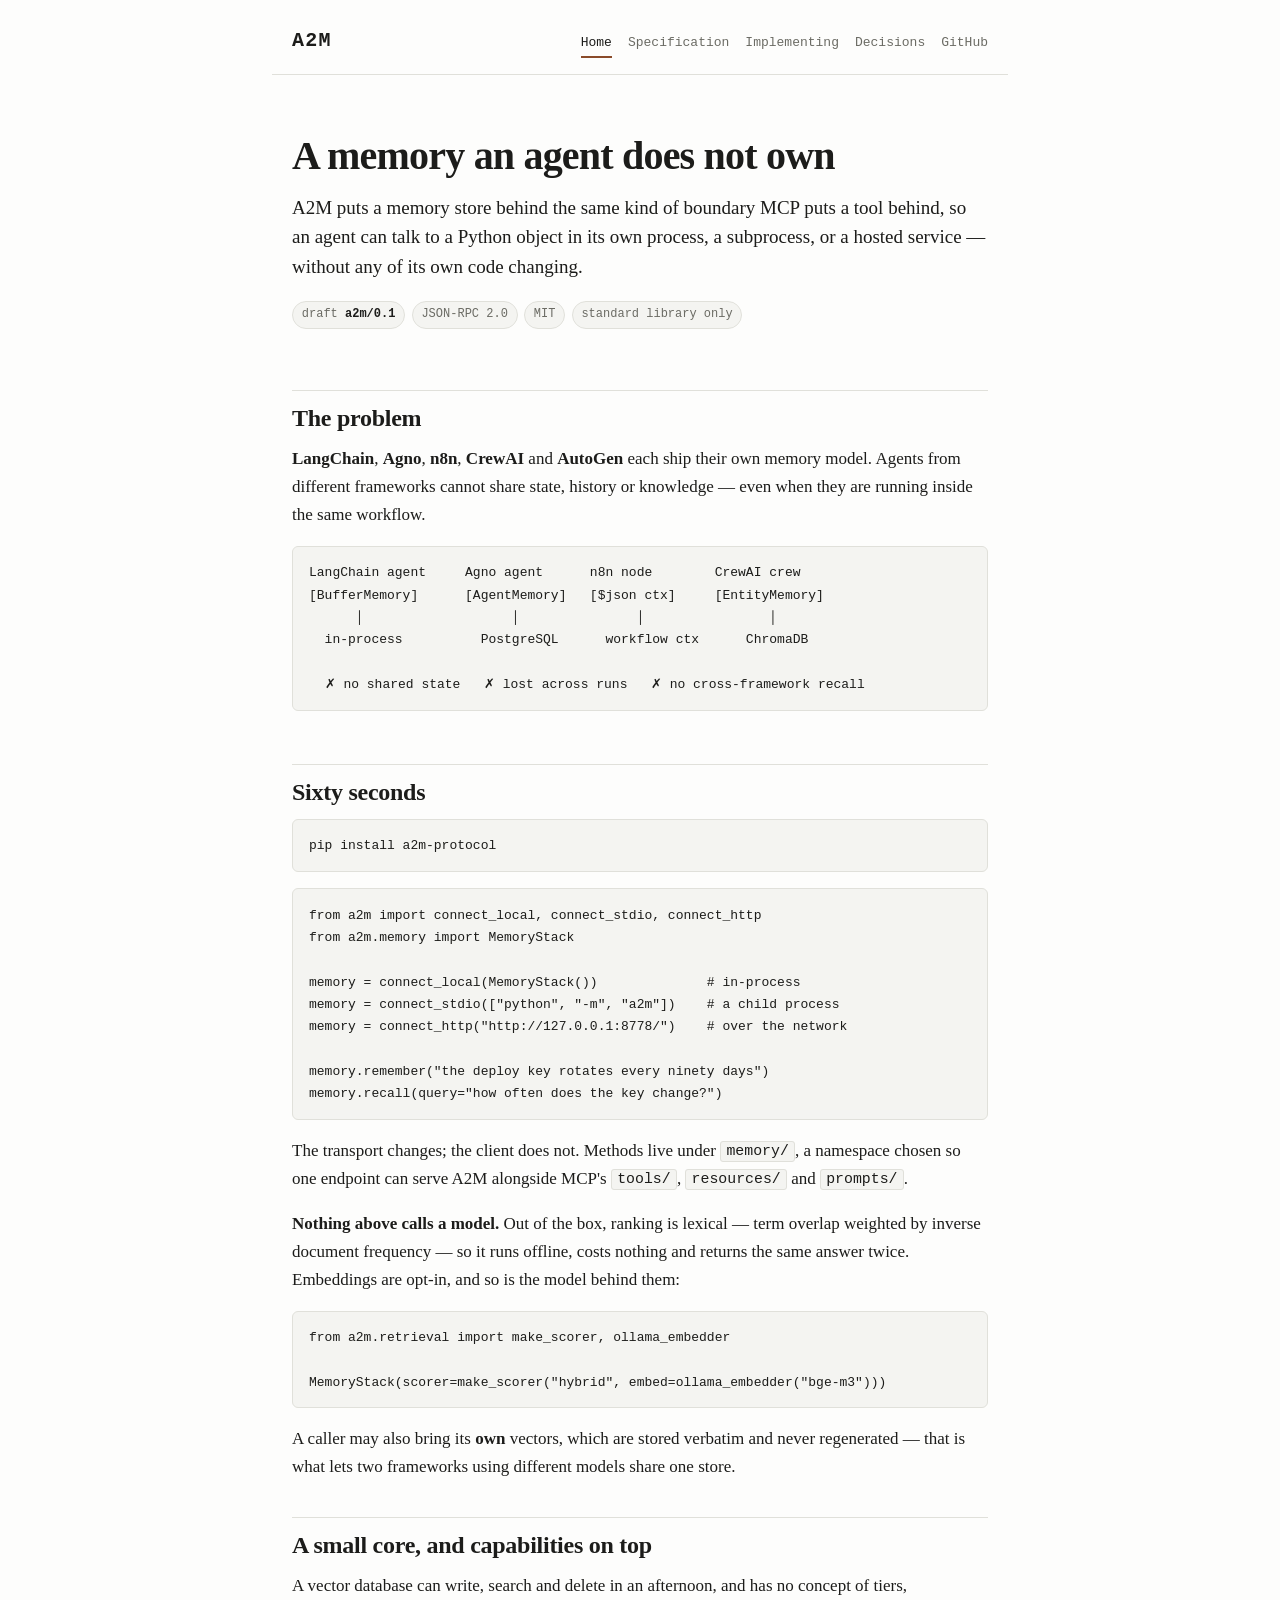
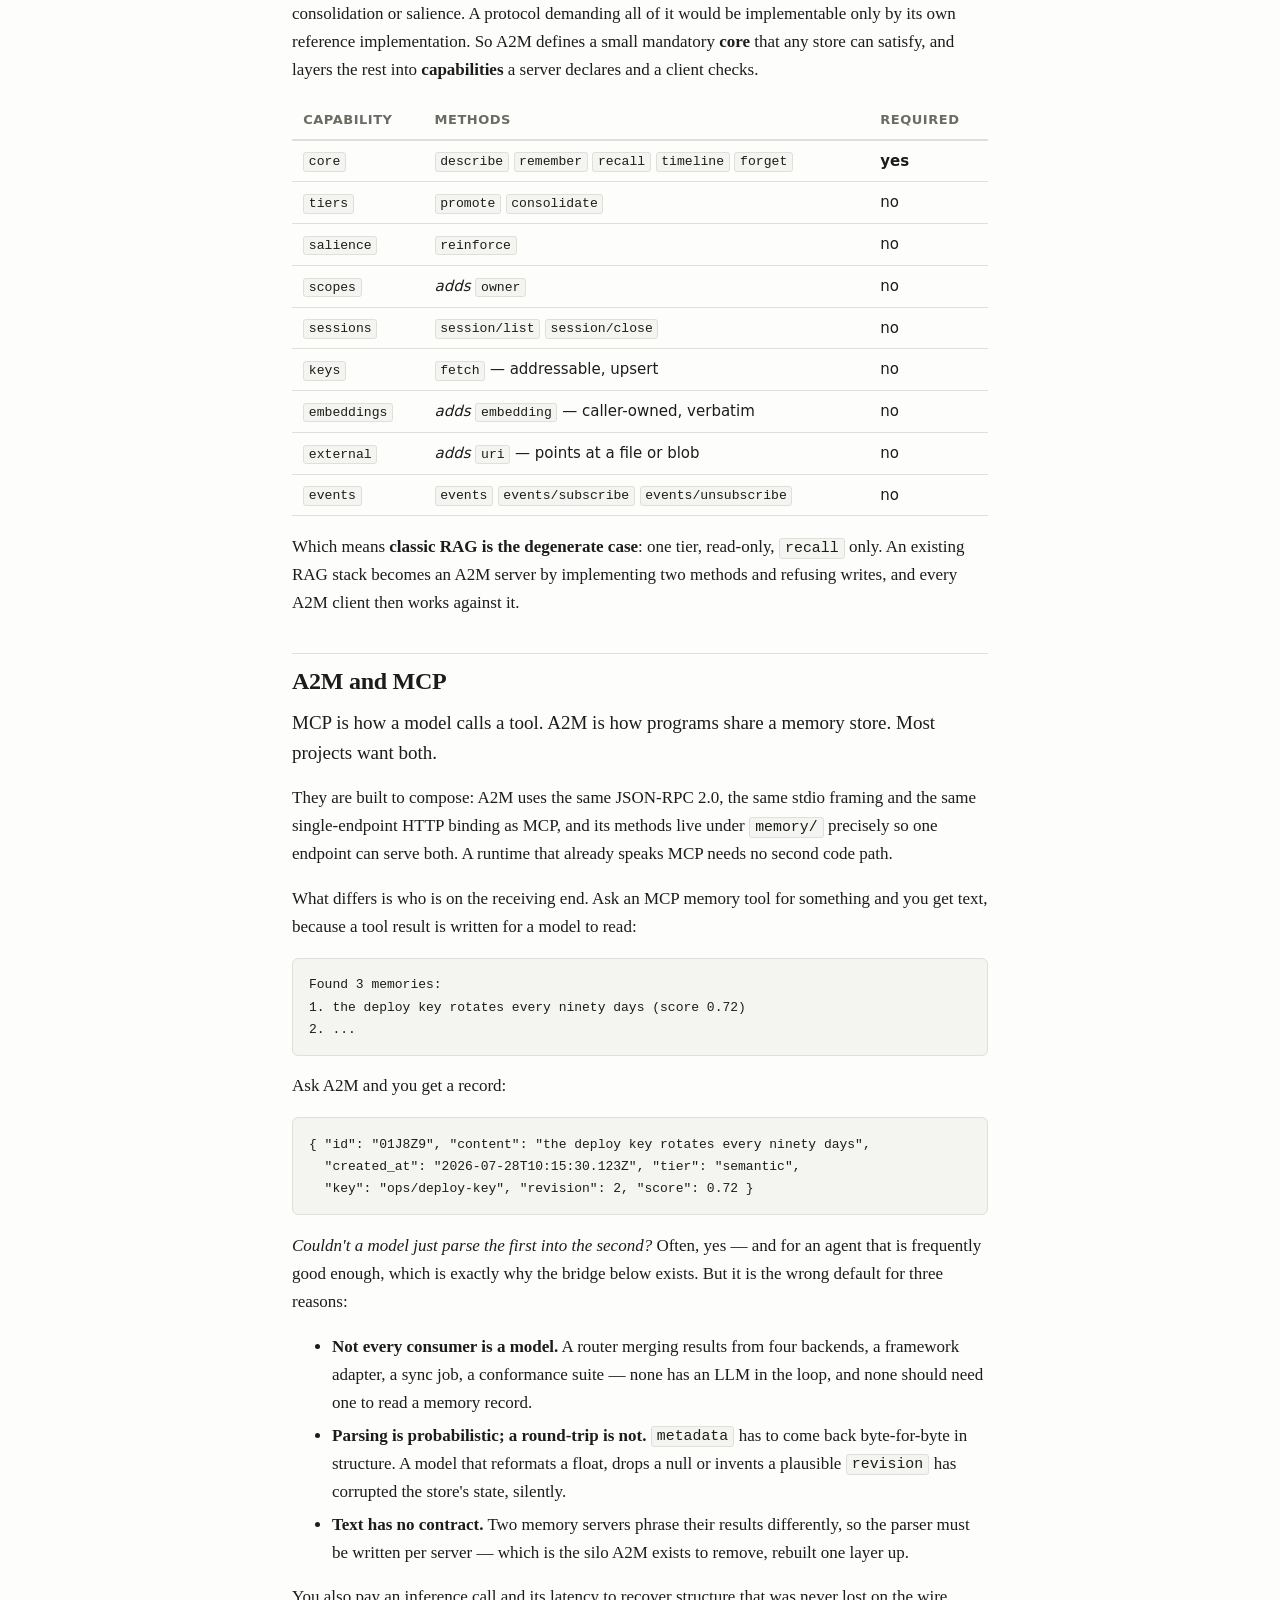
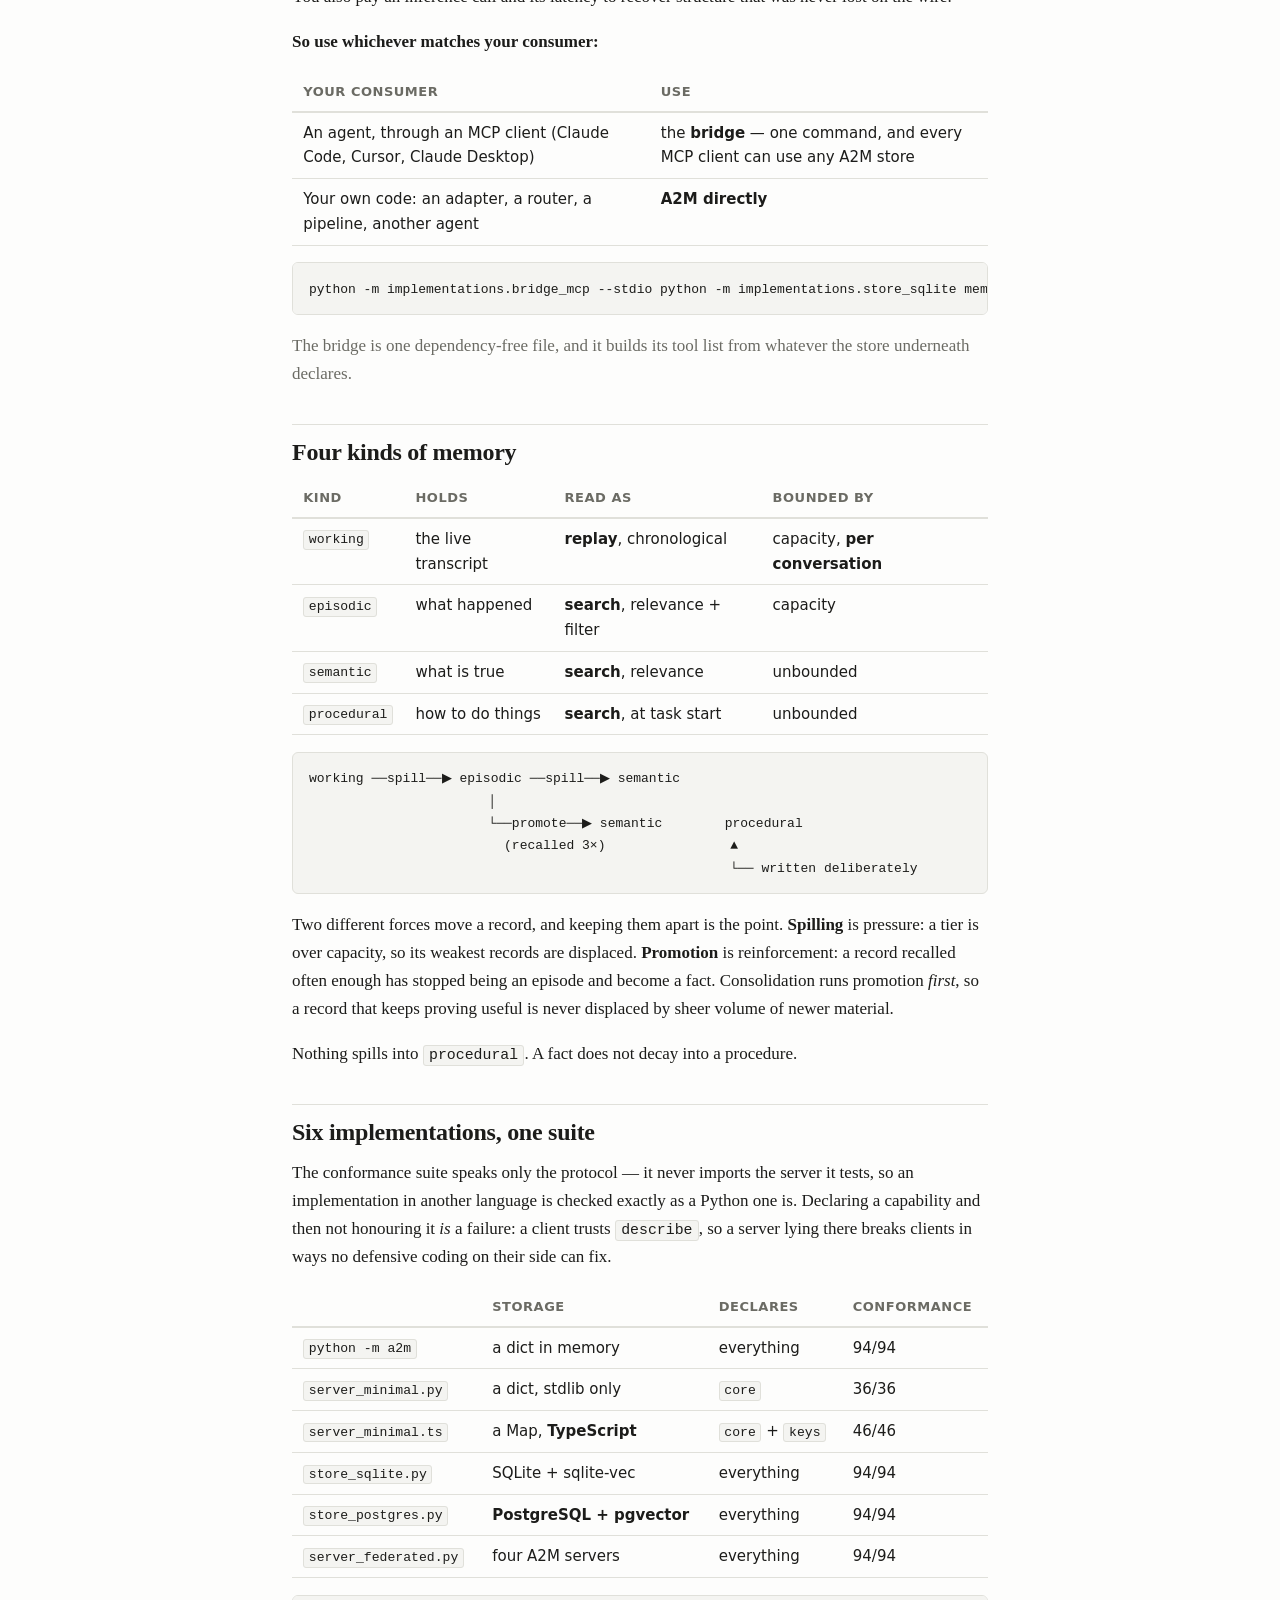
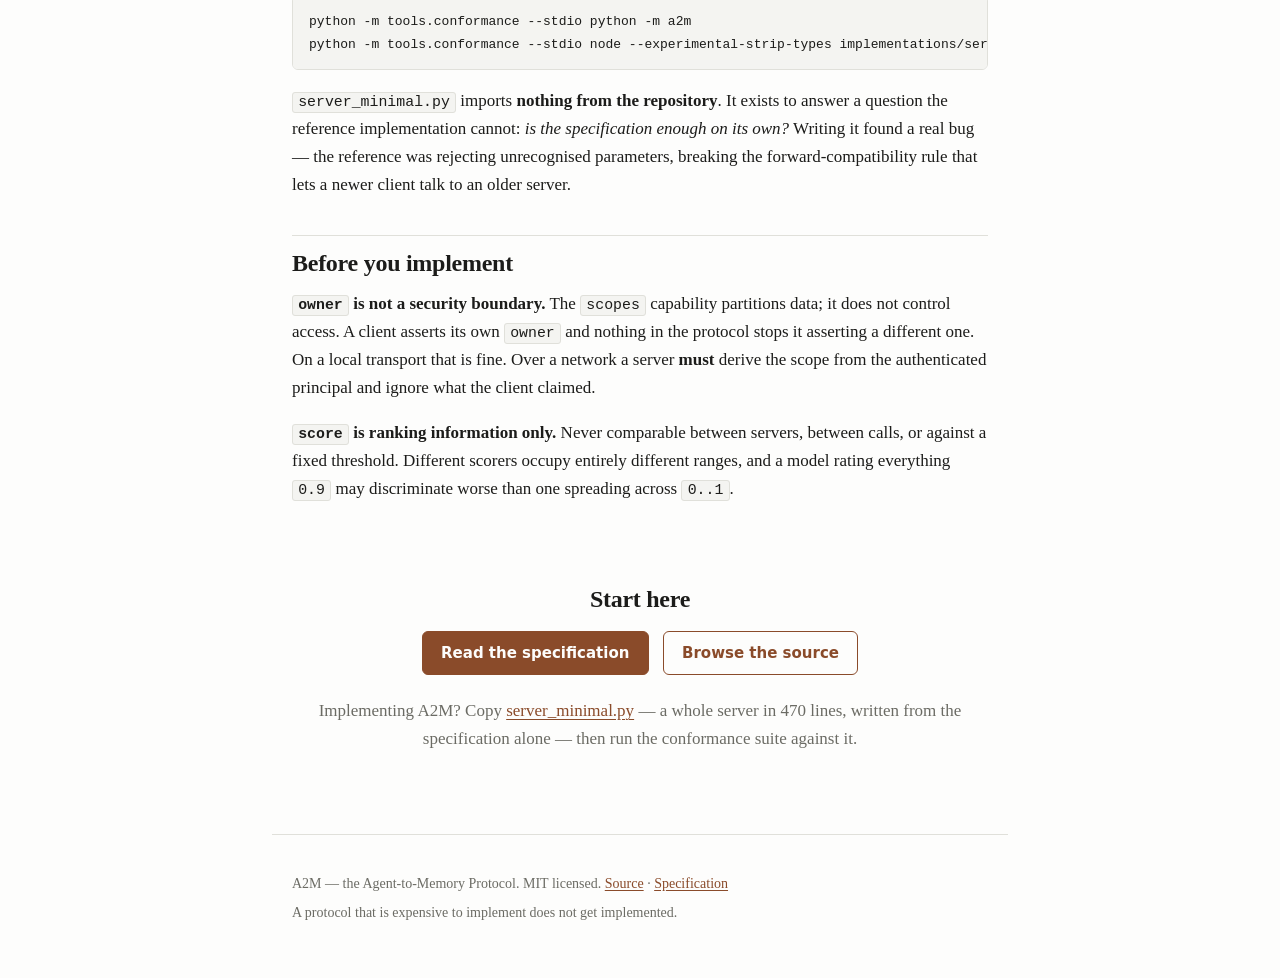
==== www/index.html @ d840d884 "Add the summarize capability: on-demand distillation that never deletes A store already rewrites rec" ====
<!doctype html>
<html lang="en">
<head>
<meta charset="utf-8">
<meta name="viewport" content="width=device-width, initial-scale=1">
<title>A2M — the Agent-to-Memory Protocol</title>
<meta name="description" content="An open protocol that lets agents from any framework share one memory store. JSON-RPC 2.0, in-process, stdio or HTTP. Standard library only.">
<meta property="og:title" content="A2M — the Agent-to-Memory Protocol">
<meta property="og:description" content="LangChain, Agno, n8n, CrewAI and AutoGen each ship their own memory model. A2M is one interface they can all read and write through.">
<meta property="og:type" content="website">
<link rel="stylesheet" href="style.css">
<link rel="icon" href="data:image/svg+xml,<svg xmlns='http://www.w3.org/2000/svg' viewBox='0 0 100 100'><text y='.9em' font-size='90'>&#129504;</text></svg>">
</head>
<body>
<header>
<a class="wordmark" href="index.html">A2M</a>
<nav>
<a href="index.html" class="here">Home</a>
<a href="spec.html">Specification</a>
<a href="implementing.html">Implementing</a>
<a href="decisions.html">Decisions</a>
<a href="https://github.com/dibenedetto/a2m-protocol">GitHub</a>
</nav>
</header>

<main>

<section class="hero">
<h1>A memory an agent does not own</h1>
<p class="lead">
A2M puts a memory store behind the same kind of boundary MCP puts a tool behind,
so an agent can talk to a Python object in its own process, a subprocess, or a
hosted service — without any of its own code changing.
</p>
<p class="badges">
<span class="badge">draft <strong>a2m/0.1</strong></span>
<span class="badge">JSON-RPC 2.0</span>
<span class="badge">MIT</span>
<span class="badge">standard library only</span>
</p>
</section>

<section>
<h2>The problem</h2>
<p>
<strong>LangChain</strong>, <strong>Agno</strong>, <strong>n8n</strong>,
<strong>CrewAI</strong> and <strong>AutoGen</strong> each ship their own memory
model. Agents from different frameworks cannot share state, history or
knowledge — even when they are running inside the same workflow.
</p>
<div class="scroll">
<pre><code>LangChain agent     Agno agent      n8n node        CrewAI crew
[BufferMemory]      [AgentMemory]   [$json ctx]     [EntityMemory]
      │                   │               │                │
  in-process          PostgreSQL      workflow ctx      ChromaDB

  ✗ no shared state   ✗ lost across runs   ✗ no cross-framework recall</code></pre>
</div>
</section>

<section>
<h2>Sixty seconds</h2>
<pre><code class="language-bash">pip install a2m-protocol</code></pre>
<pre><code class="language-python">from a2m import connect_local, connect_stdio, connect_http
from a2m.memory import MemoryStack

memory = connect_local(MemoryStack())              # in-process
memory = connect_stdio(["python", "-m", "a2m"])    # a child process
memory = connect_http("http://127.0.0.1:8778/")    # over the network

memory.remember("the deploy key rotates every ninety days")
memory.recall(query="how often does the key change?")</code></pre>
<p>
The transport changes; the client does not. Methods live under
<code>memory/</code>, a namespace chosen so one endpoint can serve A2M alongside
MCP's <code>tools/</code>, <code>resources/</code> and <code>prompts/</code>.
</p>
<p>
<strong>Nothing above calls a model.</strong> Out of the box, ranking is lexical
— term overlap weighted by inverse document frequency — so it runs offline,
costs nothing and returns the same answer twice. Embeddings are opt-in, and so
is the model behind them:
</p>
<pre><code class="language-python">from a2m.retrieval import make_scorer, ollama_embedder

MemoryStack(scorer=make_scorer("hybrid", embed=ollama_embedder("bge-m3")))</code></pre>
<p>
A caller may also bring its <strong>own</strong> vectors, which are stored
verbatim and never regenerated — that is what lets two frameworks using
different models share one store.
</p>
</section>

<section>
<h2>A small core, and capabilities on top</h2>
<p>
A vector database can write, search and delete in an afternoon, and has no
concept of tiers, consolidation or salience. A protocol demanding all of it
would be implementable only by its own reference implementation. So A2M defines
a small mandatory <strong>core</strong> that any store can satisfy, and layers
the rest into <strong>capabilities</strong> a server declares and a client
checks.
</p>
<div class="scroll">
<table>
<thead><tr><th>Capability</th><th>Methods</th><th>Required</th></tr></thead>
<tbody>
<tr><td><code>core</code></td><td><code>describe</code> <code>remember</code> <code>recall</code> <code>timeline</code> <code>forget</code></td><td><strong>yes</strong></td></tr>
<tr><td><code>tiers</code></td><td><code>promote</code> <code>consolidate</code></td><td>no</td></tr>
<tr><td><code>salience</code></td><td><code>reinforce</code></td><td>no</td></tr>
<tr><td><code>scopes</code></td><td><em>adds</em> <code>owner</code></td><td>no</td></tr>
<tr><td><code>sessions</code></td><td><code>session/list</code> <code>session/close</code></td><td>no</td></tr>
<tr><td><code>keys</code></td><td><code>fetch</code> — addressable, upsert</td><td>no</td></tr>
<tr><td><code>embeddings</code></td><td><em>adds</em> <code>embedding</code> — caller-owned, verbatim</td><td>no</td></tr>
<tr><td><code>external</code></td><td><em>adds</em> <code>uri</code> — points at a file or blob</td><td>no</td></tr>
<tr><td><code>events</code></td><td><code>events</code> <code>events/subscribe</code> <code>events/unsubscribe</code></td><td>no</td></tr>
</tbody>
</table>
</div>
<p>
Which means <strong>classic RAG is the degenerate case</strong>: one tier,
read-only, <code>recall</code> only. An existing RAG stack becomes an A2M server
by implementing two methods and refusing writes, and every A2M client then works
against it.
</p>
</section>

<section>
<h2>A2M and MCP</h2>
<p class="lead">
MCP is how a model calls a tool. A2M is how programs share a memory store. Most
projects want both.
</p>
<p>
They are built to compose: A2M uses the same JSON-RPC 2.0, the same stdio
framing and the same single-endpoint HTTP binding as MCP, and its methods live
under <code>memory/</code> precisely so one endpoint can serve both. A runtime
that already speaks MCP needs no second code path.
</p>
<p>
What differs is who is on the receiving end. Ask an MCP memory tool for
something and you get text, because a tool result is written for a model to
read:
</p>
<pre><code>Found 3 memories:
1. the deploy key rotates every ninety days (score 0.72)
2. ...</code></pre>
<p>Ask A2M and you get a record:</p>
<pre><code class="language-json">{ "id": "01J8Z9", "content": "the deploy key rotates every ninety days",
  "created_at": "2026-07-28T10:15:30.123Z", "tier": "semantic",
  "key": "ops/deploy-key", "revision": 2, "score": 0.72 }</code></pre>
<p>
<em>Couldn't a model just parse the first into the second?</em> Often, yes — and
for an agent that is frequently good enough, which is exactly why the bridge
below exists. But it is the wrong default for three reasons:
</p>
<ul>
<li><strong>Not every consumer is a model.</strong> A router merging results from
four backends, a framework adapter, a sync job, a conformance suite — none has an
LLM in the loop, and none should need one to read a memory record.</li>
<li><strong>Parsing is probabilistic; a round-trip is not.</strong>
<code>metadata</code> has to come back byte-for-byte in structure. A model that
reformats a float, drops a null or invents a plausible <code>revision</code> has
corrupted the store's state, silently.</li>
<li><strong>Text has no contract.</strong> Two memory servers phrase their
results differently, so the parser must be written per server — which is the silo
A2M exists to remove, rebuilt one layer up.</li>
</ul>
<p>
You also pay an inference call and its latency to recover structure that was
never lost on the wire.
</p>
<p><strong>So use whichever matches your consumer:</strong></p>
<div class="scroll">
<table>
<thead><tr><th>Your consumer</th><th>Use</th></tr></thead>
<tbody>
<tr><td>An agent, through an MCP client (Claude Code, Cursor, Claude Desktop)</td><td>the <strong>bridge</strong> — one command, and every MCP client can use any A2M store</td></tr>
<tr><td>Your own code: an adapter, a router, a pipeline, another agent</td><td><strong>A2M directly</strong></td></tr>
</tbody>
</table>
</div>
<pre><code class="language-bash">python -m implementations.bridge_mcp --stdio python -m implementations.store_sqlite memory.db</code></pre>
<p class="muted">
The bridge is one dependency-free file, and it builds its tool list from
whatever the store underneath declares.
</p>
</section>

<section>
<h2>Four kinds of memory</h2>
<div class="scroll">
<table>
<thead><tr><th>Kind</th><th>Holds</th><th>Read as</th><th>Bounded by</th></tr></thead>
<tbody>
<tr><td><code>working</code></td><td>the live transcript</td><td><strong>replay</strong>, chronological</td><td>capacity, <strong>per conversation</strong></td></tr>
<tr><td><code>episodic</code></td><td>what happened</td><td><strong>search</strong>, relevance + filter</td><td>capacity</td></tr>
<tr><td><code>semantic</code></td><td>what is true</td><td><strong>search</strong>, relevance</td><td>unbounded</td></tr>
<tr><td><code>procedural</code></td><td>how to do things</td><td><strong>search</strong>, at task start</td><td>unbounded</td></tr>
</tbody>
</table>
</div>
<pre><code>working ──spill──▶ episodic ──spill──▶ semantic
                       │
                       └──promote──▶ semantic        procedural
                         (recalled 3×)                ▲
                                                      └── written deliberately</code></pre>
<p>
Two different forces move a record, and keeping them apart is the point.
<strong>Spilling</strong> is pressure: a tier is over capacity, so its weakest
records are displaced. <strong>Promotion</strong> is reinforcement: a record
recalled often enough has stopped being an episode and become a fact.
Consolidation runs promotion <em>first</em>, so a record that keeps proving
useful is never displaced by sheer volume of newer material.
</p>
<p>
Nothing spills into <code>procedural</code>. A fact does not decay into a
procedure.
</p>
</section>

<section>
<h2>Six implementations, one suite</h2>
<p>
The conformance suite speaks only the protocol — it never imports the server it
tests, so an implementation in another language is checked exactly as a Python
one is. Declaring a capability and then not honouring it <em>is</em> a failure:
a client trusts <code>describe</code>, so a server lying there breaks clients in
ways no defensive coding on their side can fix.
</p>
<div class="scroll">
<table>
<thead><tr><th></th><th>storage</th><th>declares</th><th>conformance</th></tr></thead>
<tbody>
<tr><td><code>python -m a2m</code></td><td>a dict in memory</td><td>everything</td><td>94/94</td></tr>
<tr><td><code>server_minimal.py</code></td><td>a dict, stdlib only</td><td><code>core</code></td><td>36/36</td></tr>
<tr><td><code>server_minimal.ts</code></td><td>a Map, <strong>TypeScript</strong></td><td><code>core</code> + <code>keys</code></td><td>46/46</td></tr>
<tr><td><code>store_sqlite.py</code></td><td>SQLite + sqlite-vec</td><td>everything</td><td>94/94</td></tr>
<tr><td><code>store_postgres.py</code></td><td><strong>PostgreSQL + pgvector</strong></td><td>everything</td><td>94/94</td></tr>
<tr><td><code>server_federated.py</code></td><td>four A2M servers</td><td>everything</td><td>94/94</td></tr>
</tbody>
</table>
</div>
<pre><code class="language-bash">python -m tools.conformance --stdio python -m a2m
python -m tools.conformance --stdio node --experimental-strip-types implementations/server_minimal.ts</code></pre>
<p>
<code>server_minimal.py</code> imports <strong>nothing from the
repository</strong>. It exists to answer a question the reference implementation
cannot: <em>is the specification enough on its own?</em> Writing it found a real
bug — the reference was rejecting unrecognised parameters, breaking the
forward-compatibility rule that lets a newer client talk to an older server.
</p>
</section>

<section>
<h2>Before you implement</h2>
<p>
<strong><code>owner</code> is not a security boundary.</strong> The
<code>scopes</code> capability partitions data; it does not control access. A
client asserts its own <code>owner</code> and nothing in the protocol stops it
asserting a different one. On a local transport that is fine. Over a network a
server <strong>must</strong> derive the scope from the authenticated principal
and ignore what the client claimed.
</p>
<p>
<strong><code>score</code> is ranking information only.</strong> Never
comparable between servers, between calls, or against a fixed threshold.
Different scorers occupy entirely different ranges, and a model rating
everything <code>0.9</code> may discriminate worse than one spreading across
<code>0..1</code>.
</p>
</section>

<section class="cta">
<h2>Start here</h2>
<p>
<a class="button" href="spec.html">Read the specification</a>
<a class="button secondary" href="https://github.com/dibenedetto/a2m-protocol">Browse the source</a>
</p>
<p class="muted">
Implementing A2M? Copy
<a href="https://github.com/dibenedetto/a2m-protocol/blob/main/implementations/server_minimal.py">server_minimal.py</a>
— a whole server in 470 lines, written from the specification alone — then run
the conformance suite against it.
</p>
</section>

</main>

<footer>
<p>A2M — the Agent-to-Memory Protocol. MIT licensed.
<a href="https://github.com/dibenedetto/a2m-protocol">Source</a> ·
<a href="spec.html">Specification</a></p>
<p class="muted">A protocol that is expensive to implement does not get implemented.</p>
</footer>
</body>
</html>
---- www/style.css ----
/* A2M — one stylesheet, no framework, no build step.
   Light and dark both first-class: the reader's system preference decides. */

:root {
	--bg        : #fdfdfc;
	--surface   : #f4f4f1;
	--text      : #1c1c1a;
	--muted     : #6b6b64;
	--rule      : #e0e0da;
	--accent    : #8a4b2a;
	--accent-bg : #f6ede6;
	--code-bg   : #f4f4f1;
	--measure   : 46rem;
}

@media (prefers-color-scheme: dark) {
	:root {
		--bg        : #14140f;
		--surface   : #1e1e1a;
		--text      : #e8e6df;
		--muted     : #9a978c;
		--rule      : #33322c;
		--accent    : #e0a077;
		--accent-bg : #2a201a;
		--code-bg   : #1a1a16;
	}
}

* { box-sizing: border-box; }

html { -webkit-text-size-adjust: 100%; }

body {
	margin           : 0;
	background       : var(--bg);
	color            : var(--text);
	font-family      : ui-serif, Georgia, "Iowan Old Style", "Times New Roman", serif;
	font-size        : 1.0625rem;
	line-height      : 1.65;
	overflow-wrap    : break-word;
}

/* ---------------------------------------------------------------- chrome */

header {
	display          : flex;
	flex-wrap        : wrap;
	gap              : 0.5rem 1.5rem;
	align-items      : baseline;
	justify-content  : space-between;
	max-width        : var(--measure);
	margin           : 0 auto;
	padding          : 1.5rem 1.25rem 1rem;
	border-bottom    : 1px solid var(--rule);
}

.wordmark {
	font-family      : ui-monospace, SFMono-Regular, "SF Mono", Menlo, Consolas, monospace;
	font-size        : 1.25rem;
	font-weight      : 700;
	letter-spacing   : 0.06em;
	color            : var(--text);
	text-decoration  : none;
}

header nav {
	display          : flex;
	flex-wrap        : wrap;
	gap              : 0 1rem;
	font-family      : ui-monospace, SFMono-Regular, "SF Mono", Menlo, Consolas, monospace;
	font-size        : 0.8125rem;
}

header nav a {
	color            : var(--muted);
	text-decoration  : none;
	padding-bottom   : 0.15rem;
	border-bottom    : 2px solid transparent;
}

header nav a:hover  { color: var(--text); }
header nav a.here   { color: var(--text); border-bottom-color: var(--accent); }

main {
	max-width        : var(--measure);
	margin           : 0 auto;
	padding          : 2rem 1.25rem 4rem;
}

footer {
	max-width        : var(--measure);
	margin           : 0 auto;
	padding          : 2rem 1.25rem 3rem;
	border-top       : 1px solid var(--rule);
	font-size        : 0.875rem;
	color            : var(--muted);
}

footer p { margin: 0.35rem 0; }

/* ------------------------------------------------------------- typography */

h1, h2, h3, h4, h5, h6 {
	line-height      : 1.25;
	font-weight      : 650;
	margin           : 2.25rem 0 0.75rem;
	letter-spacing   : -0.011em;
}

h1 { font-size: 2.125rem; margin-top: 0.5rem; letter-spacing: -0.02em; }
h2 { font-size: 1.5rem;  padding-top: 0.75rem; border-top: 1px solid var(--rule); }
h3 { font-size: 1.1875rem; }
h4, h5, h6 { font-size: 1.0625rem; }

/* The specification opens with an h1 and then h2s; a rule above the very first
   one would sit immediately under the page title. */
main > h2:first-of-type { border-top: none; padding-top: 0; }

p, ul, ol, blockquote, pre, .scroll { margin: 0 0 1.05rem; }

a { color: var(--accent); text-decoration-thickness: 1px; text-underline-offset: 0.15em; }
a:hover { text-decoration-thickness: 2px; }

strong { font-weight: 650; }

.muted { color: var(--muted); }

/* An unobtrusive per-heading anchor, revealed on hover. */
.anchor {
	float            : left;
	width            : 1.1rem;
	margin-left      : -1.1rem;
	color            : var(--rule);
	text-decoration  : none;
	opacity          : 0;
	font-weight      : 400;
}

h1:hover .anchor, h2:hover .anchor, h3:hover .anchor,
h4:hover .anchor, h5:hover .anchor, h6:hover .anchor { opacity: 1; }

blockquote {
	margin           : 1.25rem 0;
	padding          : 0.6rem 1rem;
	background       : var(--accent-bg);
	border-left      : 3px solid var(--accent);
	border-radius    : 0 4px 4px 0;
}

blockquote p:last-child { margin-bottom: 0; }

hr { border: none; border-top: 1px solid var(--rule); margin: 2.5rem 0; }

li { margin: 0.3rem 0; }

/* -------------------------------------------------------------- code */

code, kbd, pre {
	font-family      : ui-monospace, SFMono-Regular, "SF Mono", Menlo, Consolas, monospace;
	font-size        : 0.875em;
}

code {
	background       : var(--code-bg);
	padding          : 0.1em 0.35em;
	border-radius    : 3px;
	border           : 1px solid var(--rule);
}

pre {
	background       : var(--code-bg);
	border           : 1px solid var(--rule);
	border-radius    : 6px;
	padding          : 0.9rem 1rem;
	overflow-x       : auto;
	line-height      : 1.5;
}

pre code {
	background       : none;
	border           : none;
	padding          : 0;
	font-size        : 0.8125rem;
	white-space      : pre;
}

/* ------------------------------------------------------------- tables */

/* Wide content scrolls inside its own box; the page never scrolls sideways. */
.scroll { overflow-x: auto; }

table {
	border-collapse  : collapse;
	width            : 100%;
	font-size        : 0.9375rem;
	font-family      : system-ui, -apple-system, "Segoe UI", sans-serif;
}

th, td {
	text-align       : left;
	padding          : 0.5rem 0.7rem;
	border-bottom    : 1px solid var(--rule);
	vertical-align   : top;
}

th {
	font-weight      : 600;
	font-size        : 0.8125rem;
	text-transform   : uppercase;
	letter-spacing   : 0.04em;
	color            : var(--muted);
	border-bottom    : 2px solid var(--rule);
	white-space      : nowrap;
}

tbody tr:hover { background: var(--surface); }

/* ---------------------------------------------------------- home page */

.hero { padding: 1rem 0 0.5rem; }

.hero h1 { font-size: 2.5rem; }

.lead {
	font-size        : 1.1875rem;
	line-height      : 1.55;
	color            : var(--text);
}

.badges { display: flex; flex-wrap: wrap; gap: 0.4rem; margin-top: 1.25rem; }

.badge {
	font-family      : ui-monospace, SFMono-Regular, "SF Mono", Menlo, Consolas, monospace;
	font-size        : 0.75rem;
	padding          : 0.2rem 0.55rem;
	border           : 1px solid var(--rule);
	border-radius    : 999px;
	background       : var(--surface);
	color            : var(--muted);
}

.badge strong { color: var(--text); font-weight: 600; }

section { margin-bottom: 1rem; }

.cta { text-align: center; padding-top: 1rem; }
.cta h2 { border-top: none; }

.button {
	display          : inline-block;
	margin           : 0.3rem;
	padding          : 0.55rem 1.15rem;
	border-radius    : 6px;
	background       : var(--accent);
	color            : var(--bg);
	font-family      : system-ui, -apple-system, "Segoe UI", sans-serif;
	font-size        : 0.9375rem;
	font-weight      : 600;
	text-decoration  : none;
	border           : 1px solid var(--accent);
}

.button:hover { opacity: 0.9; }

.button.secondary { background: transparent; color: var(--accent); }

@media (max-width: 34rem) {
	body     { font-size: 1rem; }
	.hero h1 { font-size: 1.875rem; }
	.lead    { font-size: 1.0625rem; }
	header   { padding-top: 1rem; }
}
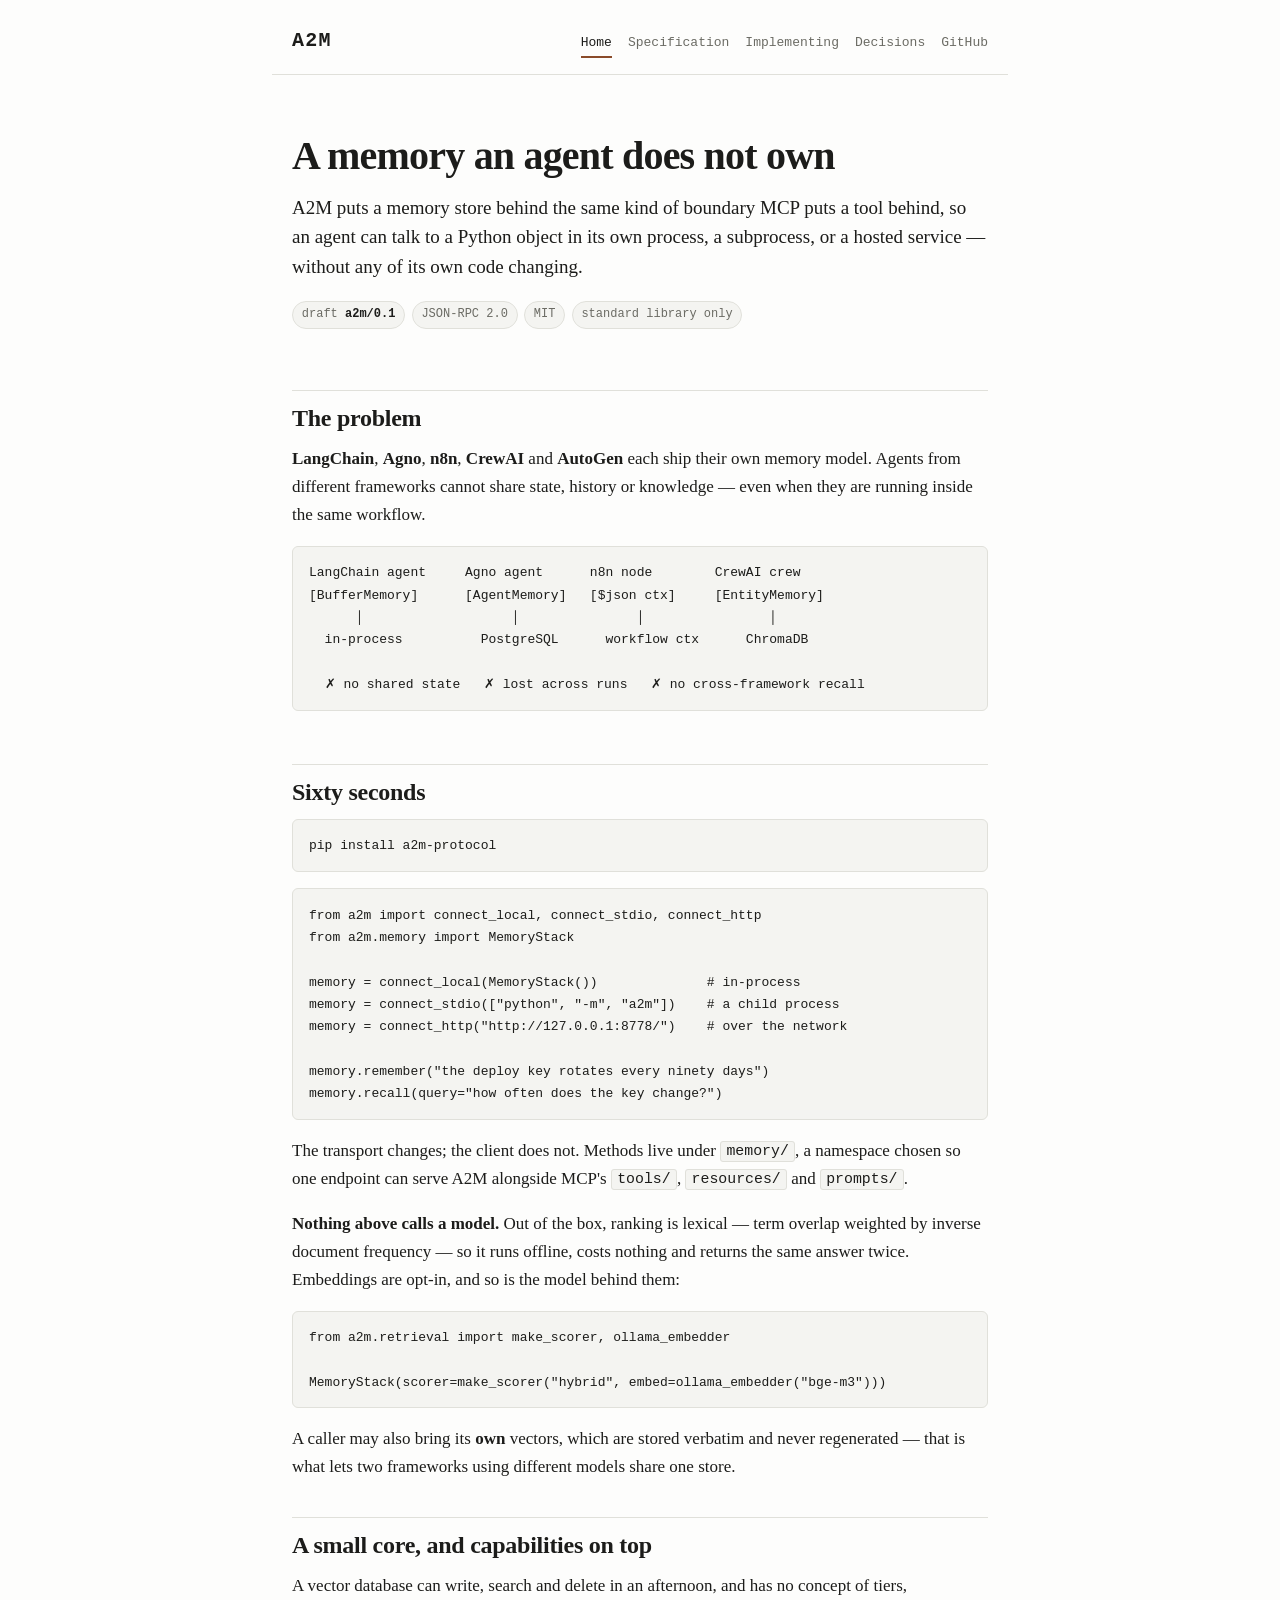
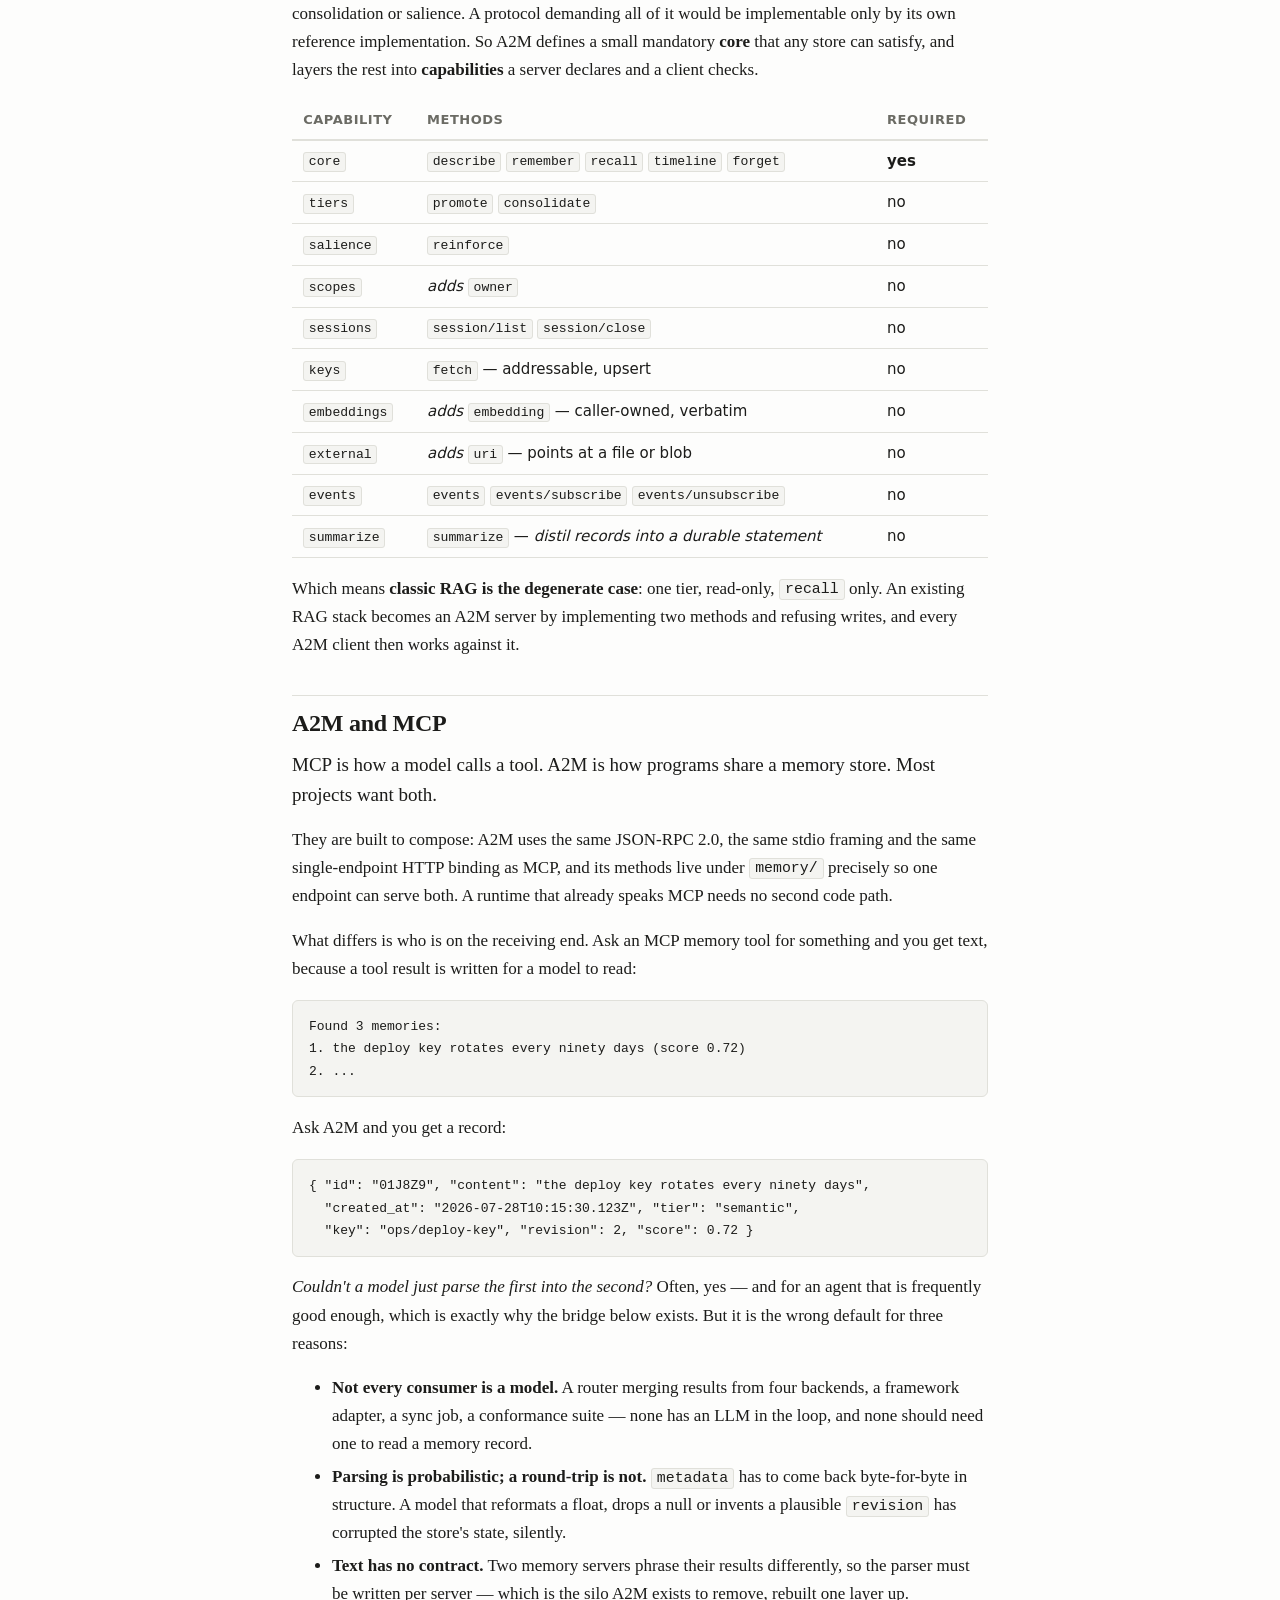
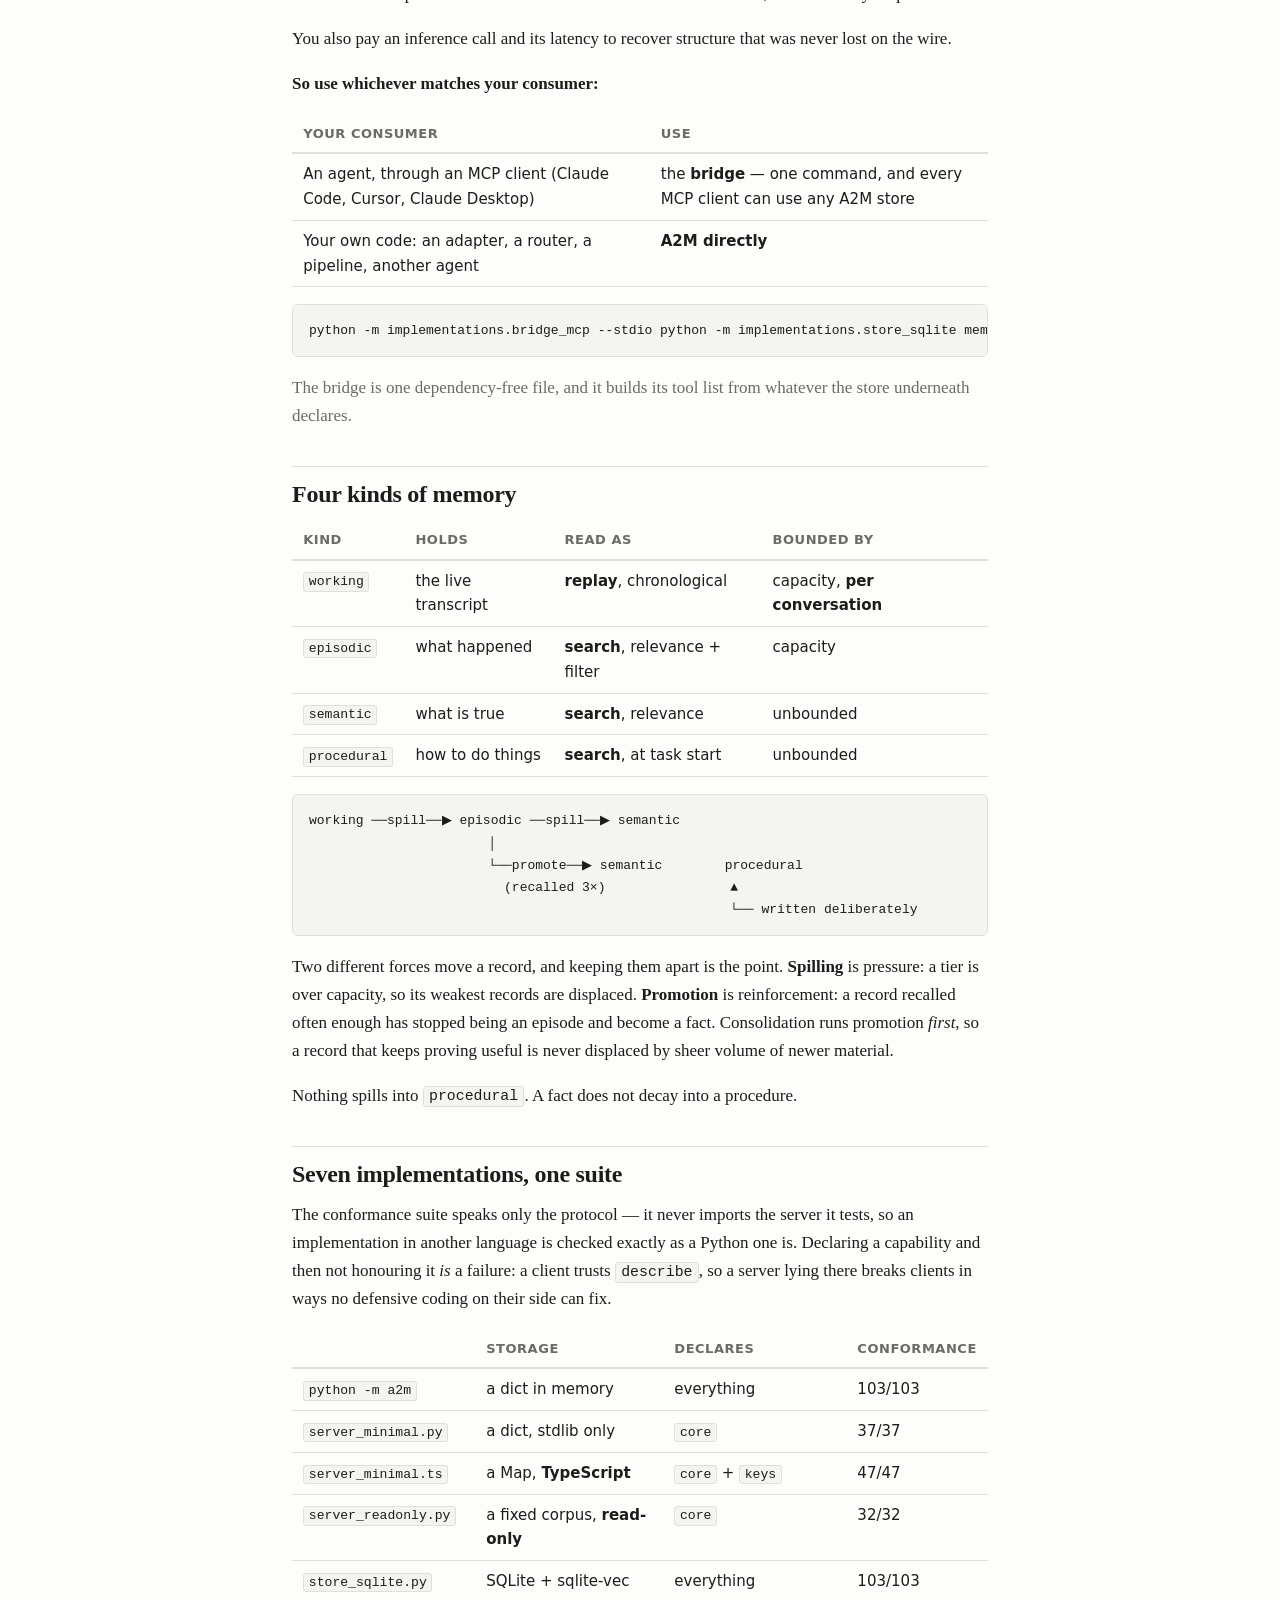
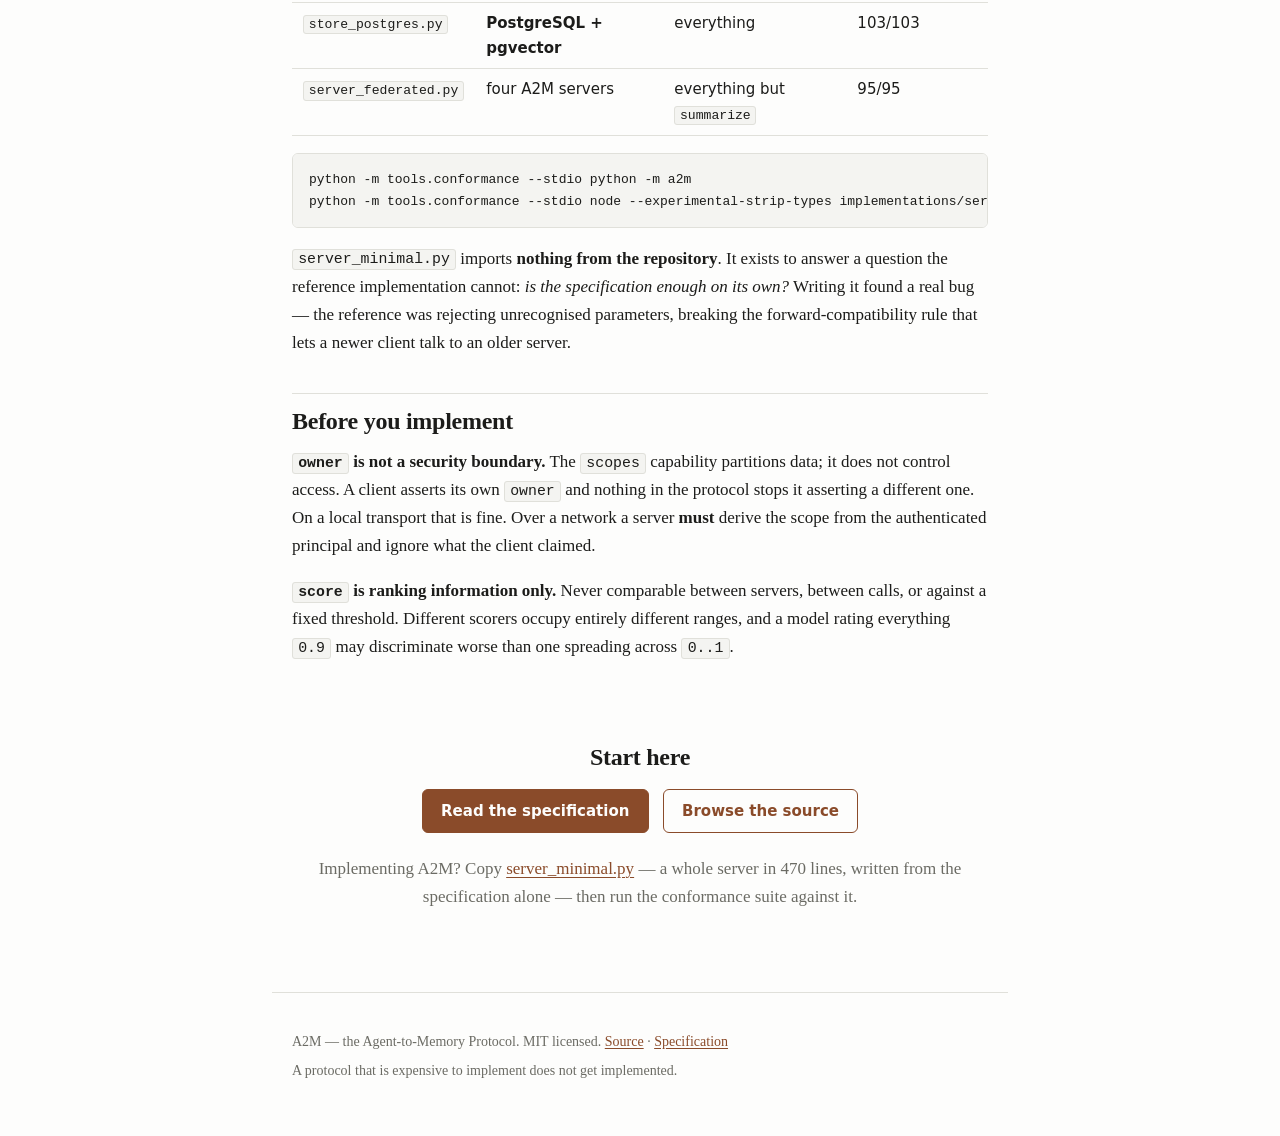
==== commit c583298d: "Extend the demo, add the LLM-wiki example, correct two README claims The demo is the first thing any" ====
--- a/www/index.html
+++ b/www/index.html
@@ -1,297 +1,299 @@
-<!doctype html>
-<html lang="en">
-<head>
-<meta charset="utf-8">
-<meta name="viewport" content="width=device-width, initial-scale=1">
-<title>A2M — the Agent-to-Memory Protocol</title>
-<meta name="description" content="An open protocol that lets agents from any framework share one memory store. JSON-RPC 2.0, in-process, stdio or HTTP. Standard library only.">
-<meta property="og:title" content="A2M — the Agent-to-Memory Protocol">
-<meta property="og:description" content="LangChain, Agno, n8n, CrewAI and AutoGen each ship their own memory model. A2M is one interface they can all read and write through.">
-<meta property="og:type" content="website">
-<link rel="stylesheet" href="style.css">
-<link rel="icon" href="data:image/svg+xml,<svg xmlns='http://www.w3.org/2000/svg' viewBox='0 0 100 100'><text y='.9em' font-size='90'>&#129504;</text></svg>">
-</head>
-<body>
-<header>
-<a class="wordmark" href="index.html">A2M</a>
-<nav>
-<a href="index.html" class="here">Home</a>
-<a href="spec.html">Specification</a>
-<a href="implementing.html">Implementing</a>
-<a href="decisions.html">Decisions</a>
-<a href="https://github.com/dibenedetto/a2m-protocol">GitHub</a>
-</nav>
-</header>
-
-<main>
-
-<section class="hero">
-<h1>A memory an agent does not own</h1>
-<p class="lead">
-A2M puts a memory store behind the same kind of boundary MCP puts a tool behind,
-so an agent can talk to a Python object in its own process, a subprocess, or a
-hosted service — without any of its own code changing.
-</p>
-<p class="badges">
-<span class="badge">draft <strong>a2m/0.1</strong></span>
-<span class="badge">JSON-RPC 2.0</span>
-<span class="badge">MIT</span>
-<span class="badge">standard library only</span>
-</p>
-</section>
-
-<section>
-<h2>The problem</h2>
-<p>
-<strong>LangChain</strong>, <strong>Agno</strong>, <strong>n8n</strong>,
-<strong>CrewAI</strong> and <strong>AutoGen</strong> each ship their own memory
-model. Agents from different frameworks cannot share state, history or
-knowledge — even when they are running inside the same workflow.
-</p>
-<div class="scroll">
-<pre><code>LangChain agent     Agno agent      n8n node        CrewAI crew
-[BufferMemory]      [AgentMemory]   [$json ctx]     [EntityMemory]
-      │                   │               │                │
-  in-process          PostgreSQL      workflow ctx      ChromaDB
-
-  ✗ no shared state   ✗ lost across runs   ✗ no cross-framework recall</code></pre>
-</div>
-</section>
-
-<section>
-<h2>Sixty seconds</h2>
-<pre><code class="language-bash">pip install a2m-protocol</code></pre>
-<pre><code class="language-python">from a2m import connect_local, connect_stdio, connect_http
-from a2m.memory import MemoryStack
-
-memory = connect_local(MemoryStack())              # in-process
-memory = connect_stdio(["python", "-m", "a2m"])    # a child process
-memory = connect_http("http://127.0.0.1:8778/")    # over the network
-
-memory.remember("the deploy key rotates every ninety days")
-memory.recall(query="how often does the key change?")</code></pre>
-<p>
-The transport changes; the client does not. Methods live under
-<code>memory/</code>, a namespace chosen so one endpoint can serve A2M alongside
-MCP's <code>tools/</code>, <code>resources/</code> and <code>prompts/</code>.
-</p>
-<p>
-<strong>Nothing above calls a model.</strong> Out of the box, ranking is lexical
-— term overlap weighted by inverse document frequency — so it runs offline,
-costs nothing and returns the same answer twice. Embeddings are opt-in, and so
-is the model behind them:
-</p>
-<pre><code class="language-python">from a2m.retrieval import make_scorer, ollama_embedder
-
-MemoryStack(scorer=make_scorer("hybrid", embed=ollama_embedder("bge-m3")))</code></pre>
-<p>
-A caller may also bring its <strong>own</strong> vectors, which are stored
-verbatim and never regenerated — that is what lets two frameworks using
-different models share one store.
-</p>
-</section>
-
-<section>
-<h2>A small core, and capabilities on top</h2>
-<p>
-A vector database can write, search and delete in an afternoon, and has no
-concept of tiers, consolidation or salience. A protocol demanding all of it
-would be implementable only by its own reference implementation. So A2M defines
-a small mandatory <strong>core</strong> that any store can satisfy, and layers
-the rest into <strong>capabilities</strong> a server declares and a client
-checks.
-</p>
-<div class="scroll">
-<table>
-<thead><tr><th>Capability</th><th>Methods</th><th>Required</th></tr></thead>
-<tbody>
-<tr><td><code>core</code></td><td><code>describe</code> <code>remember</code> <code>recall</code> <code>timeline</code> <code>forget</code></td><td><strong>yes</strong></td></tr>
-<tr><td><code>tiers</code></td><td><code>promote</code> <code>consolidate</code></td><td>no</td></tr>
-<tr><td><code>salience</code></td><td><code>reinforce</code></td><td>no</td></tr>
-<tr><td><code>scopes</code></td><td><em>adds</em> <code>owner</code></td><td>no</td></tr>
-<tr><td><code>sessions</code></td><td><code>session/list</code> <code>session/close</code></td><td>no</td></tr>
-<tr><td><code>keys</code></td><td><code>fetch</code> — addressable, upsert</td><td>no</td></tr>
-<tr><td><code>embeddings</code></td><td><em>adds</em> <code>embedding</code> — caller-owned, verbatim</td><td>no</td></tr>
-<tr><td><code>external</code></td><td><em>adds</em> <code>uri</code> — points at a file or blob</td><td>no</td></tr>
-<tr><td><code>events</code></td><td><code>events</code> <code>events/subscribe</code> <code>events/unsubscribe</code></td><td>no</td></tr>
-</tbody>
-</table>
-</div>
-<p>
-Which means <strong>classic RAG is the degenerate case</strong>: one tier,
-read-only, <code>recall</code> only. An existing RAG stack becomes an A2M server
-by implementing two methods and refusing writes, and every A2M client then works
-against it.
-</p>
-</section>
-
-<section>
-<h2>A2M and MCP</h2>
-<p class="lead">
-MCP is how a model calls a tool. A2M is how programs share a memory store. Most
-projects want both.
-</p>
-<p>
-They are built to compose: A2M uses the same JSON-RPC 2.0, the same stdio
-framing and the same single-endpoint HTTP binding as MCP, and its methods live
-under <code>memory/</code> precisely so one endpoint can serve both. A runtime
-that already speaks MCP needs no second code path.
-</p>
-<p>
-What differs is who is on the receiving end. Ask an MCP memory tool for
-something and you get text, because a tool result is written for a model to
-read:
-</p>
-<pre><code>Found 3 memories:
-1. the deploy key rotates every ninety days (score 0.72)
-2. ...</code></pre>
-<p>Ask A2M and you get a record:</p>
-<pre><code class="language-json">{ "id": "01J8Z9", "content": "the deploy key rotates every ninety days",
-  "created_at": "2026-07-28T10:15:30.123Z", "tier": "semantic",
-  "key": "ops/deploy-key", "revision": 2, "score": 0.72 }</code></pre>
-<p>
-<em>Couldn't a model just parse the first into the second?</em> Often, yes — and
-for an agent that is frequently good enough, which is exactly why the bridge
-below exists. But it is the wrong default for three reasons:
-</p>
-<ul>
-<li><strong>Not every consumer is a model.</strong> A router merging results from
-four backends, a framework adapter, a sync job, a conformance suite — none has an
-LLM in the loop, and none should need one to read a memory record.</li>
-<li><strong>Parsing is probabilistic; a round-trip is not.</strong>
-<code>metadata</code> has to come back byte-for-byte in structure. A model that
-reformats a float, drops a null or invents a plausible <code>revision</code> has
-corrupted the store's state, silently.</li>
-<li><strong>Text has no contract.</strong> Two memory servers phrase their
-results differently, so the parser must be written per server — which is the silo
-A2M exists to remove, rebuilt one layer up.</li>
-</ul>
-<p>
-You also pay an inference call and its latency to recover structure that was
-never lost on the wire.
-</p>
-<p><strong>So use whichever matches your consumer:</strong></p>
-<div class="scroll">
-<table>
-<thead><tr><th>Your consumer</th><th>Use</th></tr></thead>
-<tbody>
-<tr><td>An agent, through an MCP client (Claude Code, Cursor, Claude Desktop)</td><td>the <strong>bridge</strong> — one command, and every MCP client can use any A2M store</td></tr>
-<tr><td>Your own code: an adapter, a router, a pipeline, another agent</td><td><strong>A2M directly</strong></td></tr>
-</tbody>
-</table>
-</div>
-<pre><code class="language-bash">python -m implementations.bridge_mcp --stdio python -m implementations.store_sqlite memory.db</code></pre>
-<p class="muted">
-The bridge is one dependency-free file, and it builds its tool list from
-whatever the store underneath declares.
-</p>
-</section>
-
-<section>
-<h2>Four kinds of memory</h2>
-<div class="scroll">
-<table>
-<thead><tr><th>Kind</th><th>Holds</th><th>Read as</th><th>Bounded by</th></tr></thead>
-<tbody>
-<tr><td><code>working</code></td><td>the live transcript</td><td><strong>replay</strong>, chronological</td><td>capacity, <strong>per conversation</strong></td></tr>
-<tr><td><code>episodic</code></td><td>what happened</td><td><strong>search</strong>, relevance + filter</td><td>capacity</td></tr>
-<tr><td><code>semantic</code></td><td>what is true</td><td><strong>search</strong>, relevance</td><td>unbounded</td></tr>
-<tr><td><code>procedural</code></td><td>how to do things</td><td><strong>search</strong>, at task start</td><td>unbounded</td></tr>
-</tbody>
-</table>
-</div>
-<pre><code>working ──spill──▶ episodic ──spill──▶ semantic
-                       │
-                       └──promote──▶ semantic        procedural
-                         (recalled 3×)                ▲
-                                                      └── written deliberately</code></pre>
-<p>
-Two different forces move a record, and keeping them apart is the point.
-<strong>Spilling</strong> is pressure: a tier is over capacity, so its weakest
-records are displaced. <strong>Promotion</strong> is reinforcement: a record
-recalled often enough has stopped being an episode and become a fact.
-Consolidation runs promotion <em>first</em>, so a record that keeps proving
-useful is never displaced by sheer volume of newer material.
-</p>
-<p>
-Nothing spills into <code>procedural</code>. A fact does not decay into a
-procedure.
-</p>
-</section>
-
-<section>
-<h2>Six implementations, one suite</h2>
-<p>
-The conformance suite speaks only the protocol — it never imports the server it
-tests, so an implementation in another language is checked exactly as a Python
-one is. Declaring a capability and then not honouring it <em>is</em> a failure:
-a client trusts <code>describe</code>, so a server lying there breaks clients in
-ways no defensive coding on their side can fix.
-</p>
-<div class="scroll">
-<table>
-<thead><tr><th></th><th>storage</th><th>declares</th><th>conformance</th></tr></thead>
-<tbody>
-<tr><td><code>python -m a2m</code></td><td>a dict in memory</td><td>everything</td><td>94/94</td></tr>
-<tr><td><code>server_minimal.py</code></td><td>a dict, stdlib only</td><td><code>core</code></td><td>36/36</td></tr>
-<tr><td><code>server_minimal.ts</code></td><td>a Map, <strong>TypeScript</strong></td><td><code>core</code> + <code>keys</code></td><td>46/46</td></tr>
-<tr><td><code>store_sqlite.py</code></td><td>SQLite + sqlite-vec</td><td>everything</td><td>94/94</td></tr>
-<tr><td><code>store_postgres.py</code></td><td><strong>PostgreSQL + pgvector</strong></td><td>everything</td><td>94/94</td></tr>
-<tr><td><code>server_federated.py</code></td><td>four A2M servers</td><td>everything</td><td>94/94</td></tr>
-</tbody>
-</table>
-</div>
-<pre><code class="language-bash">python -m tools.conformance --stdio python -m a2m
-python -m tools.conformance --stdio node --experimental-strip-types implementations/server_minimal.ts</code></pre>
-<p>
-<code>server_minimal.py</code> imports <strong>nothing from the
-repository</strong>. It exists to answer a question the reference implementation
-cannot: <em>is the specification enough on its own?</em> Writing it found a real
-bug — the reference was rejecting unrecognised parameters, breaking the
-forward-compatibility rule that lets a newer client talk to an older server.
-</p>
-</section>
-
-<section>
-<h2>Before you implement</h2>
-<p>
-<strong><code>owner</code> is not a security boundary.</strong> The
-<code>scopes</code> capability partitions data; it does not control access. A
-client asserts its own <code>owner</code> and nothing in the protocol stops it
-asserting a different one. On a local transport that is fine. Over a network a
-server <strong>must</strong> derive the scope from the authenticated principal
-and ignore what the client claimed.
-</p>
-<p>
-<strong><code>score</code> is ranking information only.</strong> Never
-comparable between servers, between calls, or against a fixed threshold.
-Different scorers occupy entirely different ranges, and a model rating
-everything <code>0.9</code> may discriminate worse than one spreading across
-<code>0..1</code>.
-</p>
-</section>
-
-<section class="cta">
-<h2>Start here</h2>
-<p>
-<a class="button" href="spec.html">Read the specification</a>
-<a class="button secondary" href="https://github.com/dibenedetto/a2m-protocol">Browse the source</a>
-</p>
-<p class="muted">
-Implementing A2M? Copy
-<a href="https://github.com/dibenedetto/a2m-protocol/blob/main/implementations/server_minimal.py">server_minimal.py</a>
-— a whole server in 470 lines, written from the specification alone — then run
-the conformance suite against it.
-</p>
-</section>
-
-</main>
-
-<footer>
-<p>A2M — the Agent-to-Memory Protocol. MIT licensed.
-<a href="https://github.com/dibenedetto/a2m-protocol">Source</a> ·
-<a href="spec.html">Specification</a></p>
-<p class="muted">A protocol that is expensive to implement does not get implemented.</p>
-</footer>
-</body>
-</html>
+<!doctype html>
+<html lang="en">
+<head>
+<meta charset="utf-8">
+<meta name="viewport" content="width=device-width, initial-scale=1">
+<title>A2M — the Agent-to-Memory Protocol</title>
+<meta name="description" content="An open protocol that lets agents from any framework share one memory store. JSON-RPC 2.0, in-process, stdio or HTTP. Standard library only.">
+<meta property="og:title" content="A2M — the Agent-to-Memory Protocol">
+<meta property="og:description" content="LangChain, Agno, n8n, CrewAI and AutoGen each ship their own memory model. A2M is one interface they can all read and write through.">
+<meta property="og:type" content="website">
+<link rel="stylesheet" href="style.css">
+<link rel="icon" href="data:image/svg+xml,<svg xmlns='http://www.w3.org/2000/svg' viewBox='0 0 100 100'><text y='.9em' font-size='90'>&#129504;</text></svg>">
+</head>
+<body>
+<header>
+<a class="wordmark" href="index.html">A2M</a>
+<nav>
+<a href="index.html" class="here">Home</a>
+<a href="spec.html">Specification</a>
+<a href="implementing.html">Implementing</a>
+<a href="decisions.html">Decisions</a>
+<a href="https://github.com/dibenedetto/a2m-protocol">GitHub</a>
+</nav>
+</header>
+
+<main>
+
+<section class="hero">
+<h1>A memory an agent does not own</h1>
+<p class="lead">
+A2M puts a memory store behind the same kind of boundary MCP puts a tool behind,
+so an agent can talk to a Python object in its own process, a subprocess, or a
+hosted service — without any of its own code changing.
+</p>
+<p class="badges">
+<span class="badge">draft <strong>a2m/0.1</strong></span>
+<span class="badge">JSON-RPC 2.0</span>
+<span class="badge">MIT</span>
+<span class="badge">standard library only</span>
+</p>
+</section>
+
+<section>
+<h2>The problem</h2>
+<p>
+<strong>LangChain</strong>, <strong>Agno</strong>, <strong>n8n</strong>,
+<strong>CrewAI</strong> and <strong>AutoGen</strong> each ship their own memory
+model. Agents from different frameworks cannot share state, history or
+knowledge — even when they are running inside the same workflow.
+</p>
+<div class="scroll">
+<pre><code>LangChain agent     Agno agent      n8n node        CrewAI crew
+[BufferMemory]      [AgentMemory]   [$json ctx]     [EntityMemory]
+      │                   │               │                │
+  in-process          PostgreSQL      workflow ctx      ChromaDB
+
+  ✗ no shared state   ✗ lost across runs   ✗ no cross-framework recall</code></pre>
+</div>
+</section>
+
+<section>
+<h2>Sixty seconds</h2>
+<pre><code class="language-bash">pip install a2m-protocol</code></pre>
+<pre><code class="language-python">from a2m import connect_local, connect_stdio, connect_http
+from a2m.memory import MemoryStack
+
+memory = connect_local(MemoryStack())              # in-process
+memory = connect_stdio(["python", "-m", "a2m"])    # a child process
+memory = connect_http("http://127.0.0.1:8778/")    # over the network
+
+memory.remember("the deploy key rotates every ninety days")
+memory.recall(query="how often does the key change?")</code></pre>
+<p>
+The transport changes; the client does not. Methods live under
+<code>memory/</code>, a namespace chosen so one endpoint can serve A2M alongside
+MCP's <code>tools/</code>, <code>resources/</code> and <code>prompts/</code>.
+</p>
+<p>
+<strong>Nothing above calls a model.</strong> Out of the box, ranking is lexical
+— term overlap weighted by inverse document frequency — so it runs offline,
+costs nothing and returns the same answer twice. Embeddings are opt-in, and so
+is the model behind them:
+</p>
+<pre><code class="language-python">from a2m.retrieval import make_scorer, ollama_embedder
+
+MemoryStack(scorer=make_scorer("hybrid", embed=ollama_embedder("bge-m3")))</code></pre>
+<p>
+A caller may also bring its <strong>own</strong> vectors, which are stored
+verbatim and never regenerated — that is what lets two frameworks using
+different models share one store.
+</p>
+</section>
+
+<section>
+<h2>A small core, and capabilities on top</h2>
+<p>
+A vector database can write, search and delete in an afternoon, and has no
+concept of tiers, consolidation or salience. A protocol demanding all of it
+would be implementable only by its own reference implementation. So A2M defines
+a small mandatory <strong>core</strong> that any store can satisfy, and layers
+the rest into <strong>capabilities</strong> a server declares and a client
+checks.
+</p>
+<div class="scroll">
+<table>
+<thead><tr><th>Capability</th><th>Methods</th><th>Required</th></tr></thead>
+<tbody>
+<tr><td><code>core</code></td><td><code>describe</code> <code>remember</code> <code>recall</code> <code>timeline</code> <code>forget</code></td><td><strong>yes</strong></td></tr>
+<tr><td><code>tiers</code></td><td><code>promote</code> <code>consolidate</code></td><td>no</td></tr>
+<tr><td><code>salience</code></td><td><code>reinforce</code></td><td>no</td></tr>
+<tr><td><code>scopes</code></td><td><em>adds</em> <code>owner</code></td><td>no</td></tr>
+<tr><td><code>sessions</code></td><td><code>session/list</code> <code>session/close</code></td><td>no</td></tr>
+<tr><td><code>keys</code></td><td><code>fetch</code> — addressable, upsert</td><td>no</td></tr>
+<tr><td><code>embeddings</code></td><td><em>adds</em> <code>embedding</code> — caller-owned, verbatim</td><td>no</td></tr>
+<tr><td><code>external</code></td><td><em>adds</em> <code>uri</code> — points at a file or blob</td><td>no</td></tr>
+<tr><td><code>events</code></td><td><code>events</code> <code>events/subscribe</code> <code>events/unsubscribe</code></td><td>no</td></tr>
+<tr><td><code>summarize</code></td><td><code>summarize</code> — <em>distil records into a durable statement</em></td><td>no</td></tr>
+</tbody>
+</table>
+</div>
+<p>
+Which means <strong>classic RAG is the degenerate case</strong>: one tier,
+read-only, <code>recall</code> only. An existing RAG stack becomes an A2M server
+by implementing two methods and refusing writes, and every A2M client then works
+against it.
+</p>
+</section>
+
+<section>
+<h2>A2M and MCP</h2>
+<p class="lead">
+MCP is how a model calls a tool. A2M is how programs share a memory store. Most
+projects want both.
+</p>
+<p>
+They are built to compose: A2M uses the same JSON-RPC 2.0, the same stdio
+framing and the same single-endpoint HTTP binding as MCP, and its methods live
+under <code>memory/</code> precisely so one endpoint can serve both. A runtime
+that already speaks MCP needs no second code path.
+</p>
+<p>
+What differs is who is on the receiving end. Ask an MCP memory tool for
+something and you get text, because a tool result is written for a model to
+read:
+</p>
+<pre><code>Found 3 memories:
+1. the deploy key rotates every ninety days (score 0.72)
+2. ...</code></pre>
+<p>Ask A2M and you get a record:</p>
+<pre><code class="language-json">{ "id": "01J8Z9", "content": "the deploy key rotates every ninety days",
+  "created_at": "2026-07-28T10:15:30.123Z", "tier": "semantic",
+  "key": "ops/deploy-key", "revision": 2, "score": 0.72 }</code></pre>
+<p>
+<em>Couldn't a model just parse the first into the second?</em> Often, yes — and
+for an agent that is frequently good enough, which is exactly why the bridge
+below exists. But it is the wrong default for three reasons:
+</p>
+<ul>
+<li><strong>Not every consumer is a model.</strong> A router merging results from
+four backends, a framework adapter, a sync job, a conformance suite — none has an
+LLM in the loop, and none should need one to read a memory record.</li>
+<li><strong>Parsing is probabilistic; a round-trip is not.</strong>
+<code>metadata</code> has to come back byte-for-byte in structure. A model that
+reformats a float, drops a null or invents a plausible <code>revision</code> has
+corrupted the store's state, silently.</li>
+<li><strong>Text has no contract.</strong> Two memory servers phrase their
+results differently, so the parser must be written per server — which is the silo
+A2M exists to remove, rebuilt one layer up.</li>
+</ul>
+<p>
+You also pay an inference call and its latency to recover structure that was
+never lost on the wire.
+</p>
+<p><strong>So use whichever matches your consumer:</strong></p>
+<div class="scroll">
+<table>
+<thead><tr><th>Your consumer</th><th>Use</th></tr></thead>
+<tbody>
+<tr><td>An agent, through an MCP client (Claude Code, Cursor, Claude Desktop)</td><td>the <strong>bridge</strong> — one command, and every MCP client can use any A2M store</td></tr>
+<tr><td>Your own code: an adapter, a router, a pipeline, another agent</td><td><strong>A2M directly</strong></td></tr>
+</tbody>
+</table>
+</div>
+<pre><code class="language-bash">python -m implementations.bridge_mcp --stdio python -m implementations.store_sqlite memory.db</code></pre>
+<p class="muted">
+The bridge is one dependency-free file, and it builds its tool list from
+whatever the store underneath declares.
+</p>
+</section>
+
+<section>
+<h2>Four kinds of memory</h2>
+<div class="scroll">
+<table>
+<thead><tr><th>Kind</th><th>Holds</th><th>Read as</th><th>Bounded by</th></tr></thead>
+<tbody>
+<tr><td><code>working</code></td><td>the live transcript</td><td><strong>replay</strong>, chronological</td><td>capacity, <strong>per conversation</strong></td></tr>
+<tr><td><code>episodic</code></td><td>what happened</td><td><strong>search</strong>, relevance + filter</td><td>capacity</td></tr>
+<tr><td><code>semantic</code></td><td>what is true</td><td><strong>search</strong>, relevance</td><td>unbounded</td></tr>
+<tr><td><code>procedural</code></td><td>how to do things</td><td><strong>search</strong>, at task start</td><td>unbounded</td></tr>
+</tbody>
+</table>
+</div>
+<pre><code>working ──spill──▶ episodic ──spill──▶ semantic
+                       │
+                       └──promote──▶ semantic        procedural
+                         (recalled 3×)                ▲
+                                                      └── written deliberately</code></pre>
+<p>
+Two different forces move a record, and keeping them apart is the point.
+<strong>Spilling</strong> is pressure: a tier is over capacity, so its weakest
+records are displaced. <strong>Promotion</strong> is reinforcement: a record
+recalled often enough has stopped being an episode and become a fact.
+Consolidation runs promotion <em>first</em>, so a record that keeps proving
+useful is never displaced by sheer volume of newer material.
+</p>
+<p>
+Nothing spills into <code>procedural</code>. A fact does not decay into a
+procedure.
+</p>
+</section>
+
+<section>
+<h2>Seven implementations, one suite</h2>
+<p>
+The conformance suite speaks only the protocol — it never imports the server it
+tests, so an implementation in another language is checked exactly as a Python
+one is. Declaring a capability and then not honouring it <em>is</em> a failure:
+a client trusts <code>describe</code>, so a server lying there breaks clients in
+ways no defensive coding on their side can fix.
+</p>
+<div class="scroll">
+<table>
+<thead><tr><th></th><th>storage</th><th>declares</th><th>conformance</th></tr></thead>
+<tbody>
+<tr><td><code>python -m a2m</code></td><td>a dict in memory</td><td>everything</td><td>103/103</td></tr>
+<tr><td><code>server_minimal.py</code></td><td>a dict, stdlib only</td><td><code>core</code></td><td>37/37</td></tr>
+<tr><td><code>server_minimal.ts</code></td><td>a Map, <strong>TypeScript</strong></td><td><code>core</code> + <code>keys</code></td><td>47/47</td></tr>
+<tr><td><code>server_readonly.py</code></td><td>a fixed corpus, <strong>read-only</strong></td><td><code>core</code></td><td>32/32</td></tr>
+<tr><td><code>store_sqlite.py</code></td><td>SQLite + sqlite-vec</td><td>everything</td><td>103/103</td></tr>
+<tr><td><code>store_postgres.py</code></td><td><strong>PostgreSQL + pgvector</strong></td><td>everything</td><td>103/103</td></tr>
+<tr><td><code>server_federated.py</code></td><td>four A2M servers</td><td>everything but <code>summarize</code></td><td>95/95</td></tr>
+</tbody>
+</table>
+</div>
+<pre><code class="language-bash">python -m tools.conformance --stdio python -m a2m
+python -m tools.conformance --stdio node --experimental-strip-types implementations/server_minimal.ts</code></pre>
+<p>
+<code>server_minimal.py</code> imports <strong>nothing from the
+repository</strong>. It exists to answer a question the reference implementation
+cannot: <em>is the specification enough on its own?</em> Writing it found a real
+bug — the reference was rejecting unrecognised parameters, breaking the
+forward-compatibility rule that lets a newer client talk to an older server.
+</p>
+</section>
+
+<section>
+<h2>Before you implement</h2>
+<p>
+<strong><code>owner</code> is not a security boundary.</strong> The
+<code>scopes</code> capability partitions data; it does not control access. A
+client asserts its own <code>owner</code> and nothing in the protocol stops it
+asserting a different one. On a local transport that is fine. Over a network a
+server <strong>must</strong> derive the scope from the authenticated principal
+and ignore what the client claimed.
+</p>
+<p>
+<strong><code>score</code> is ranking information only.</strong> Never
+comparable between servers, between calls, or against a fixed threshold.
+Different scorers occupy entirely different ranges, and a model rating
+everything <code>0.9</code> may discriminate worse than one spreading across
+<code>0..1</code>.
+</p>
+</section>
+
+<section class="cta">
+<h2>Start here</h2>
+<p>
+<a class="button" href="spec.html">Read the specification</a>
+<a class="button secondary" href="https://github.com/dibenedetto/a2m-protocol">Browse the source</a>
+</p>
+<p class="muted">
+Implementing A2M? Copy
+<a href="https://github.com/dibenedetto/a2m-protocol/blob/main/implementations/server_minimal.py">server_minimal.py</a>
+— a whole server in 470 lines, written from the specification alone — then run
+the conformance suite against it.
+</p>
+</section>
+
+</main>
+
+<footer>
+<p>A2M — the Agent-to-Memory Protocol. MIT licensed.
+<a href="https://github.com/dibenedetto/a2m-protocol">Source</a> ·
+<a href="spec.html">Specification</a></p>
+<p class="muted">A protocol that is expensive to implement does not get implemented.</p>
+</footer>
+</body>
+</html>
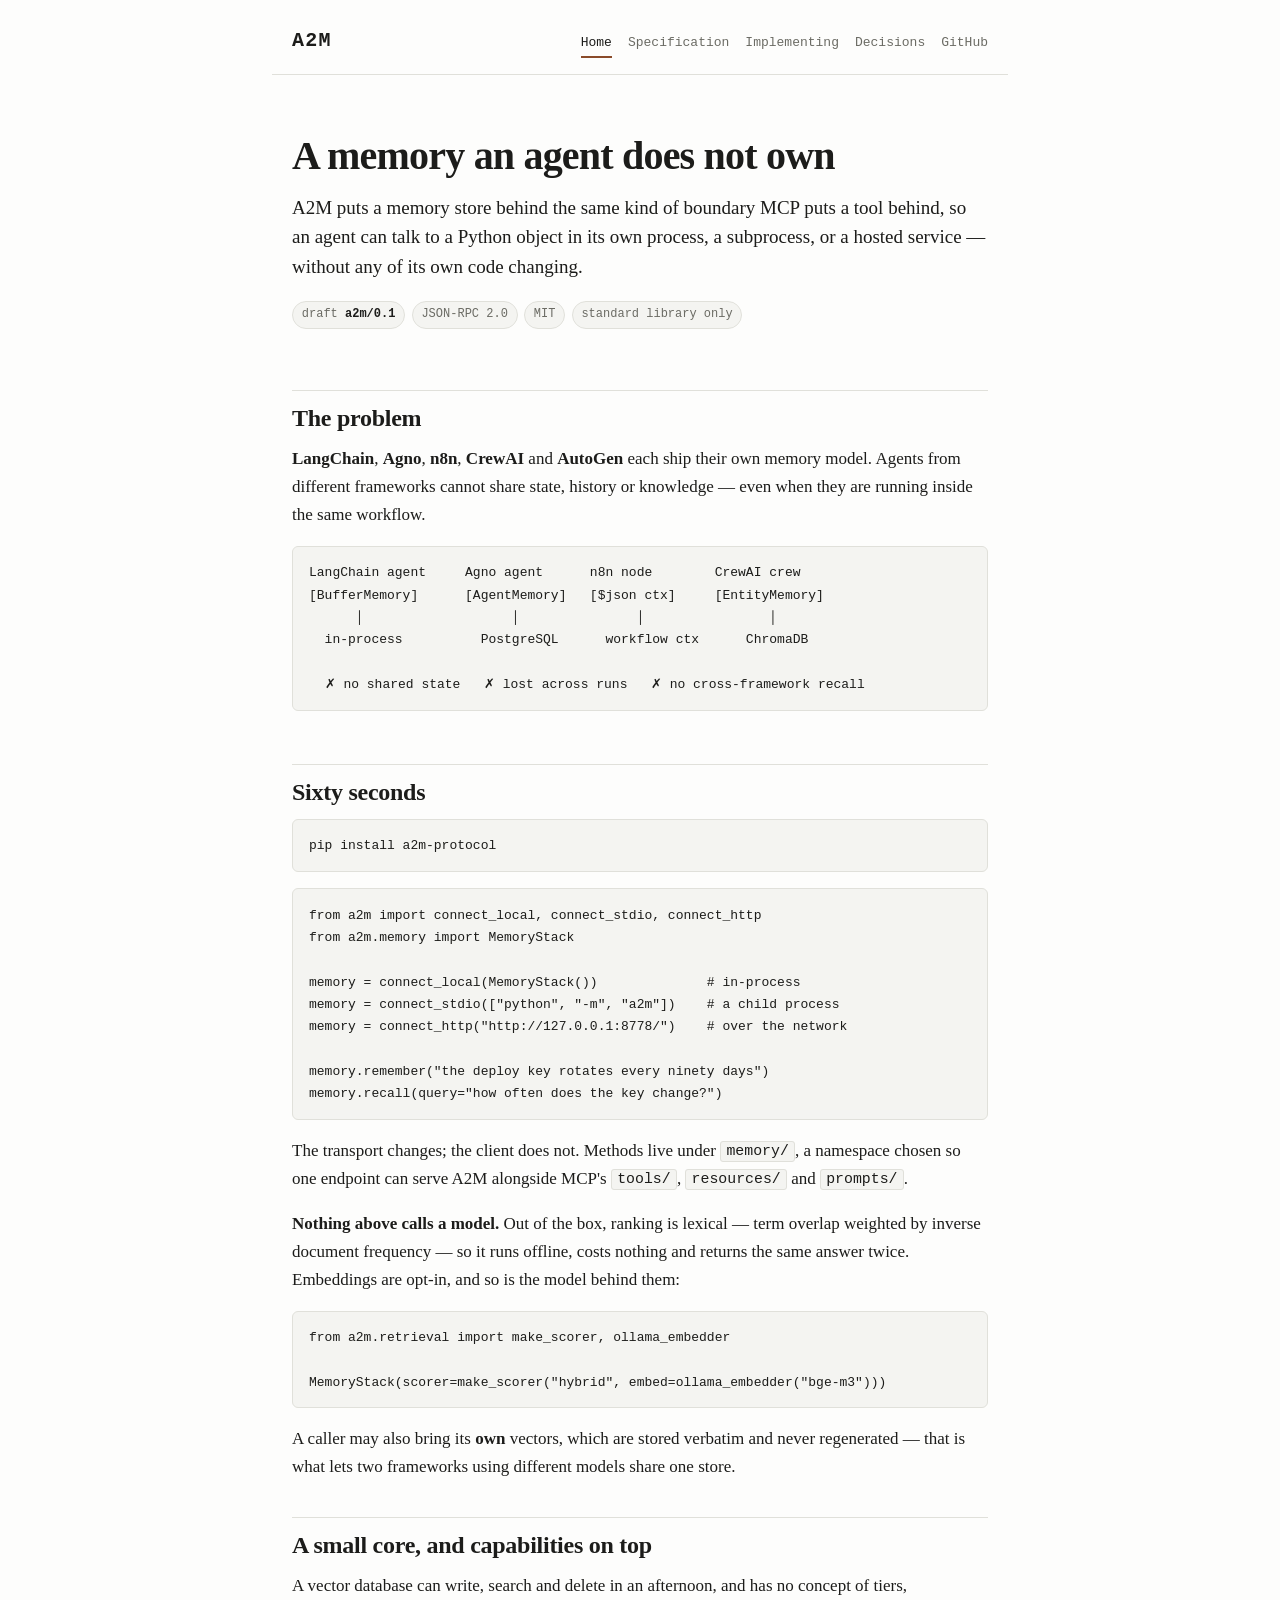
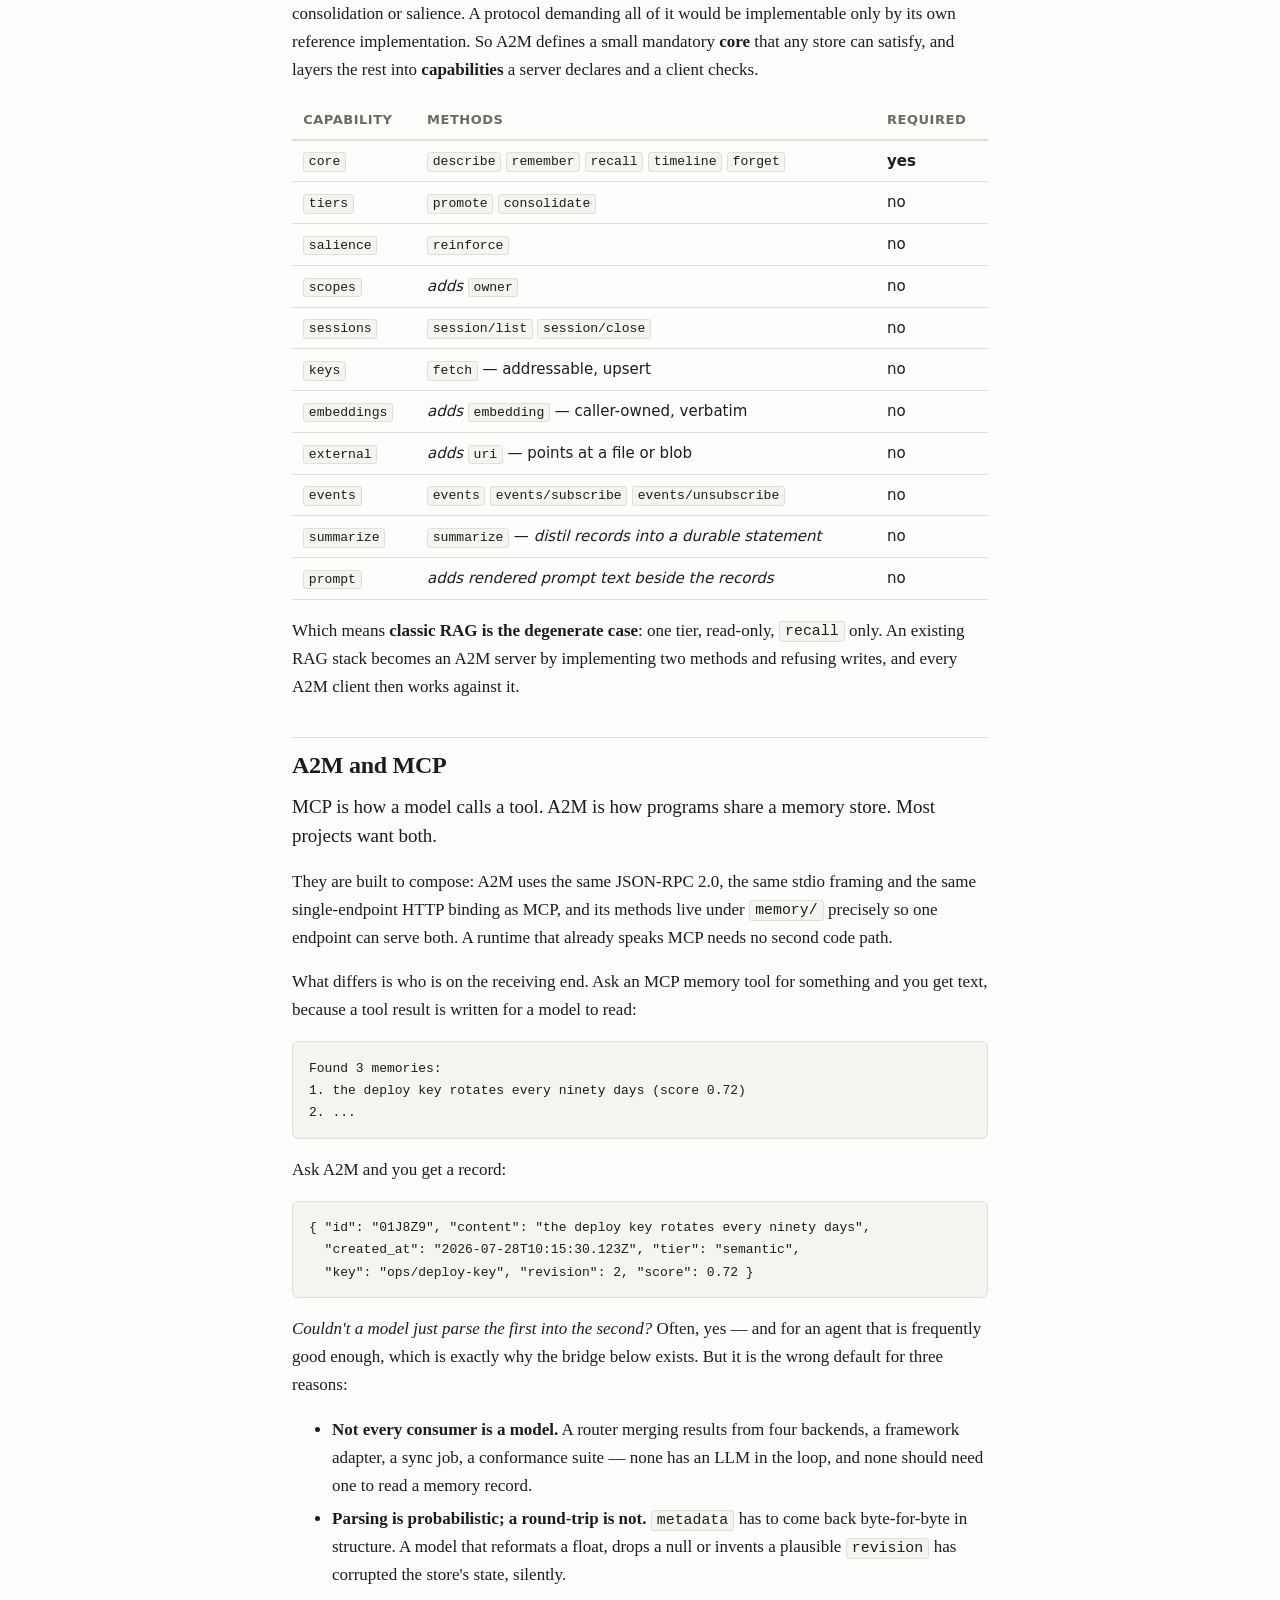
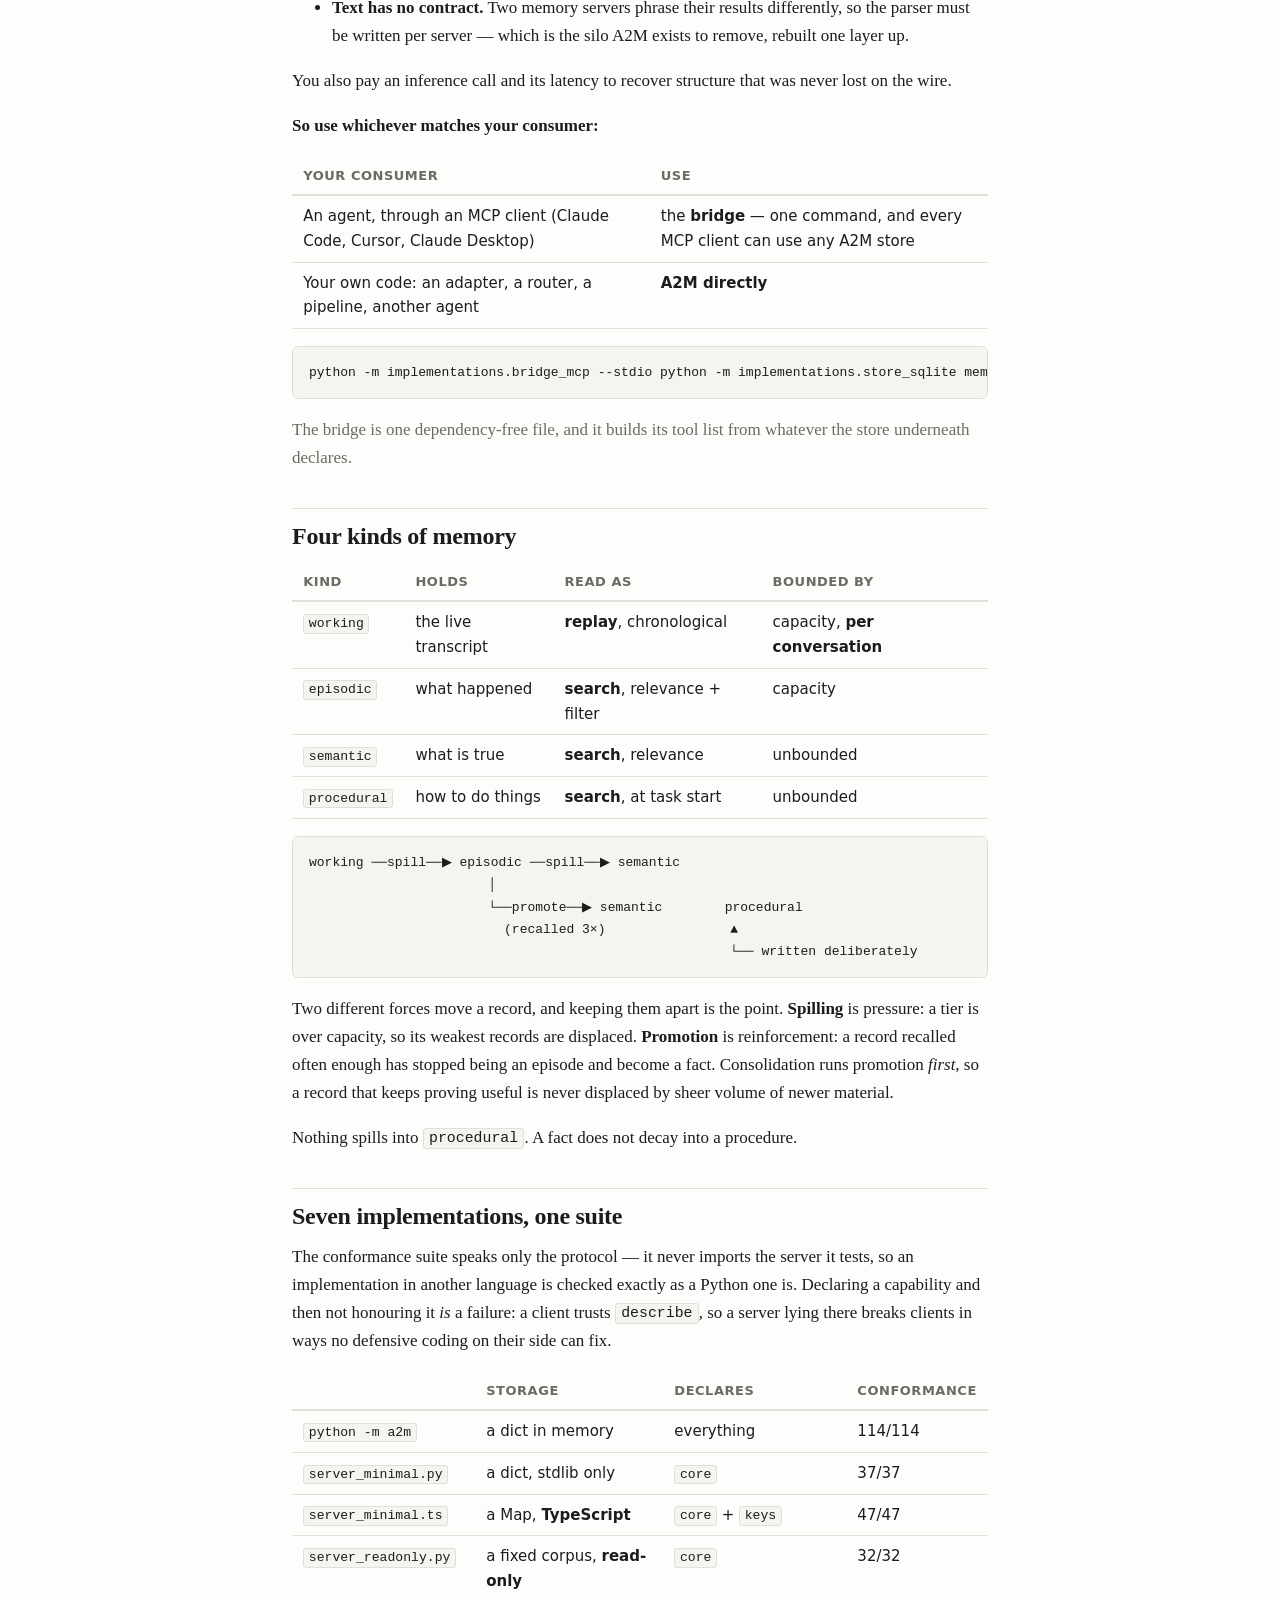
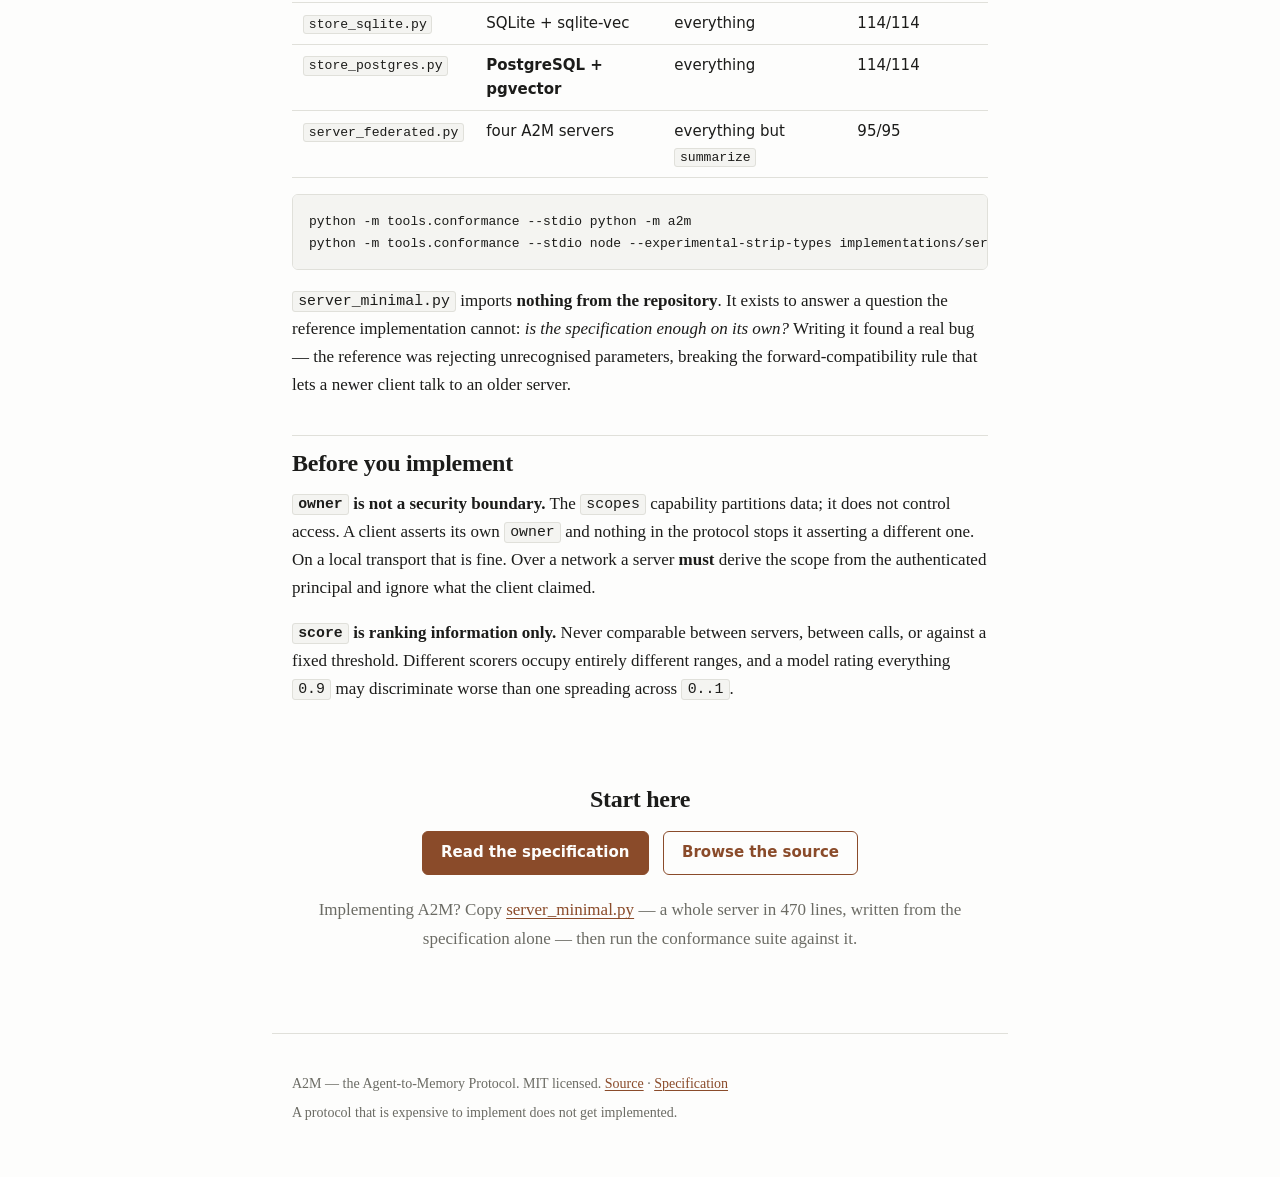
==== commit 53cbc116: "Test framework interop for real, and render prompts in the protocol Two gaps, both named by Marco, b" ====
--- a/www/index.html
+++ b/www/index.html
@@ -115,6 +115,7 @@
 <tr><td><code>external</code></td><td><em>adds</em> <code>uri</code> — points at a file or blob</td><td>no</td></tr>
 <tr><td><code>events</code></td><td><code>events</code> <code>events/subscribe</code> <code>events/unsubscribe</code></td><td>no</td></tr>
 <tr><td><code>summarize</code></td><td><code>summarize</code> — <em>distil records into a durable statement</em></td><td>no</td></tr>
+<tr><td><code>prompt</code></td><td><em>adds rendered prompt text beside the records</em></td><td>no</td></tr>
 </tbody>
 </table>
 </div>
@@ -233,12 +234,12 @@
 <table>
 <thead><tr><th></th><th>storage</th><th>declares</th><th>conformance</th></tr></thead>
 <tbody>
-<tr><td><code>python -m a2m</code></td><td>a dict in memory</td><td>everything</td><td>103/103</td></tr>
+<tr><td><code>python -m a2m</code></td><td>a dict in memory</td><td>everything</td><td>114/114</td></tr>
 <tr><td><code>server_minimal.py</code></td><td>a dict, stdlib only</td><td><code>core</code></td><td>37/37</td></tr>
 <tr><td><code>server_minimal.ts</code></td><td>a Map, <strong>TypeScript</strong></td><td><code>core</code> + <code>keys</code></td><td>47/47</td></tr>
 <tr><td><code>server_readonly.py</code></td><td>a fixed corpus, <strong>read-only</strong></td><td><code>core</code></td><td>32/32</td></tr>
-<tr><td><code>store_sqlite.py</code></td><td>SQLite + sqlite-vec</td><td>everything</td><td>103/103</td></tr>
-<tr><td><code>store_postgres.py</code></td><td><strong>PostgreSQL + pgvector</strong></td><td>everything</td><td>103/103</td></tr>
+<tr><td><code>store_sqlite.py</code></td><td>SQLite + sqlite-vec</td><td>everything</td><td>114/114</td></tr>
+<tr><td><code>store_postgres.py</code></td><td><strong>PostgreSQL + pgvector</strong></td><td>everything</td><td>114/114</td></tr>
 <tr><td><code>server_federated.py</code></td><td>four A2M servers</td><td>everything but <code>summarize</code></td><td>95/95</td></tr>
 </tbody>
 </table>
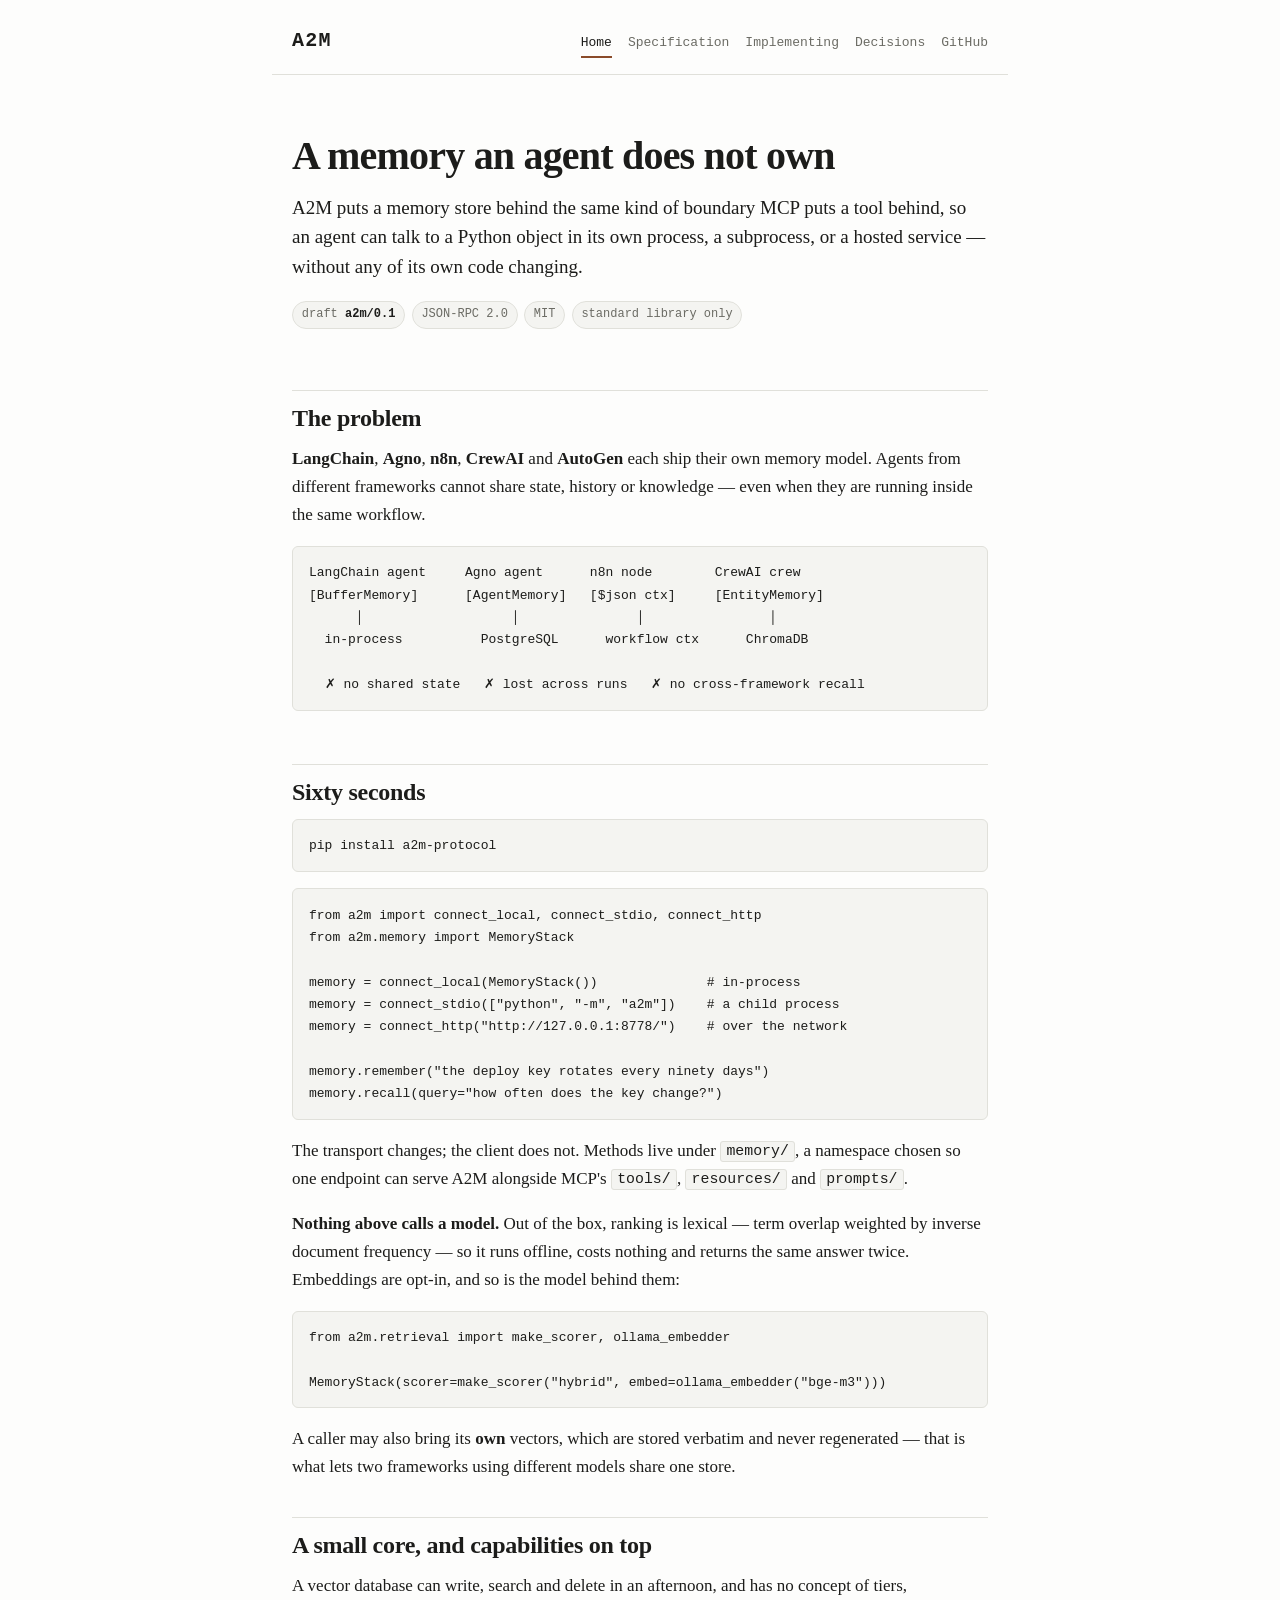
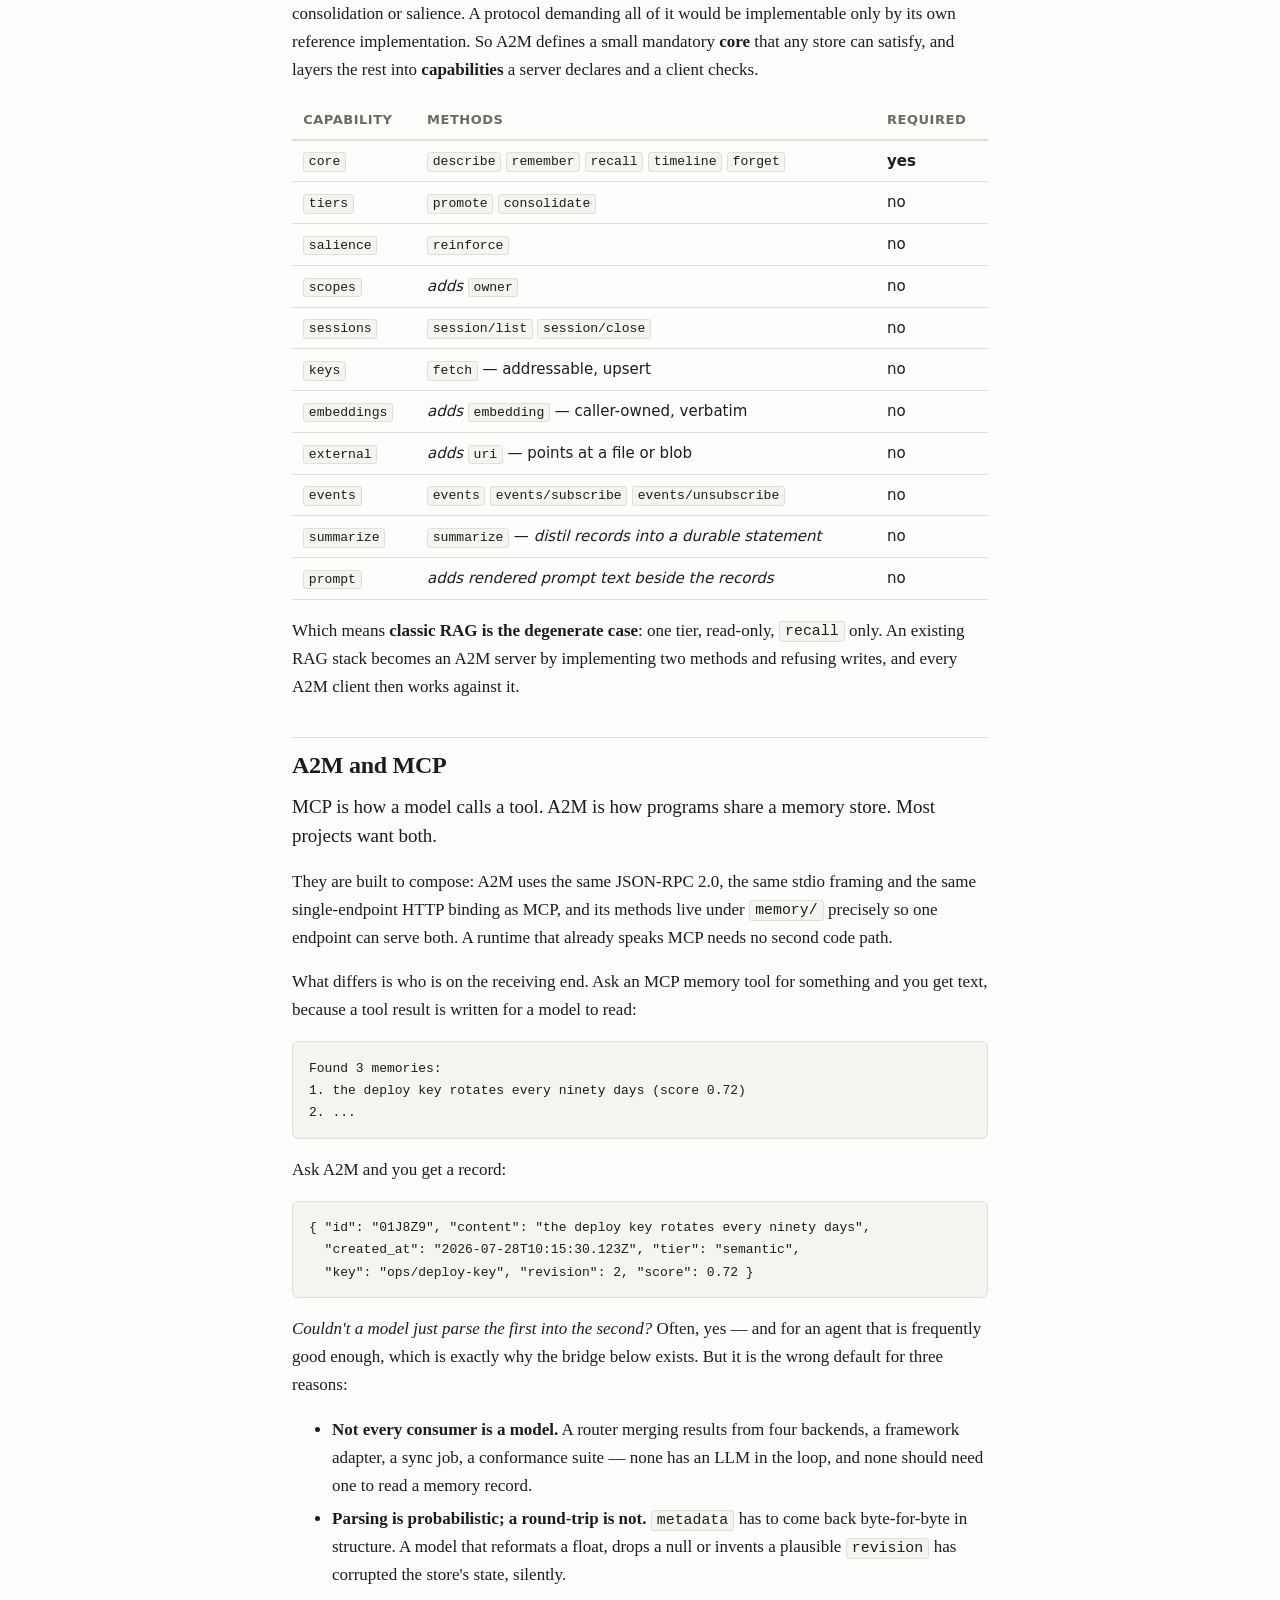
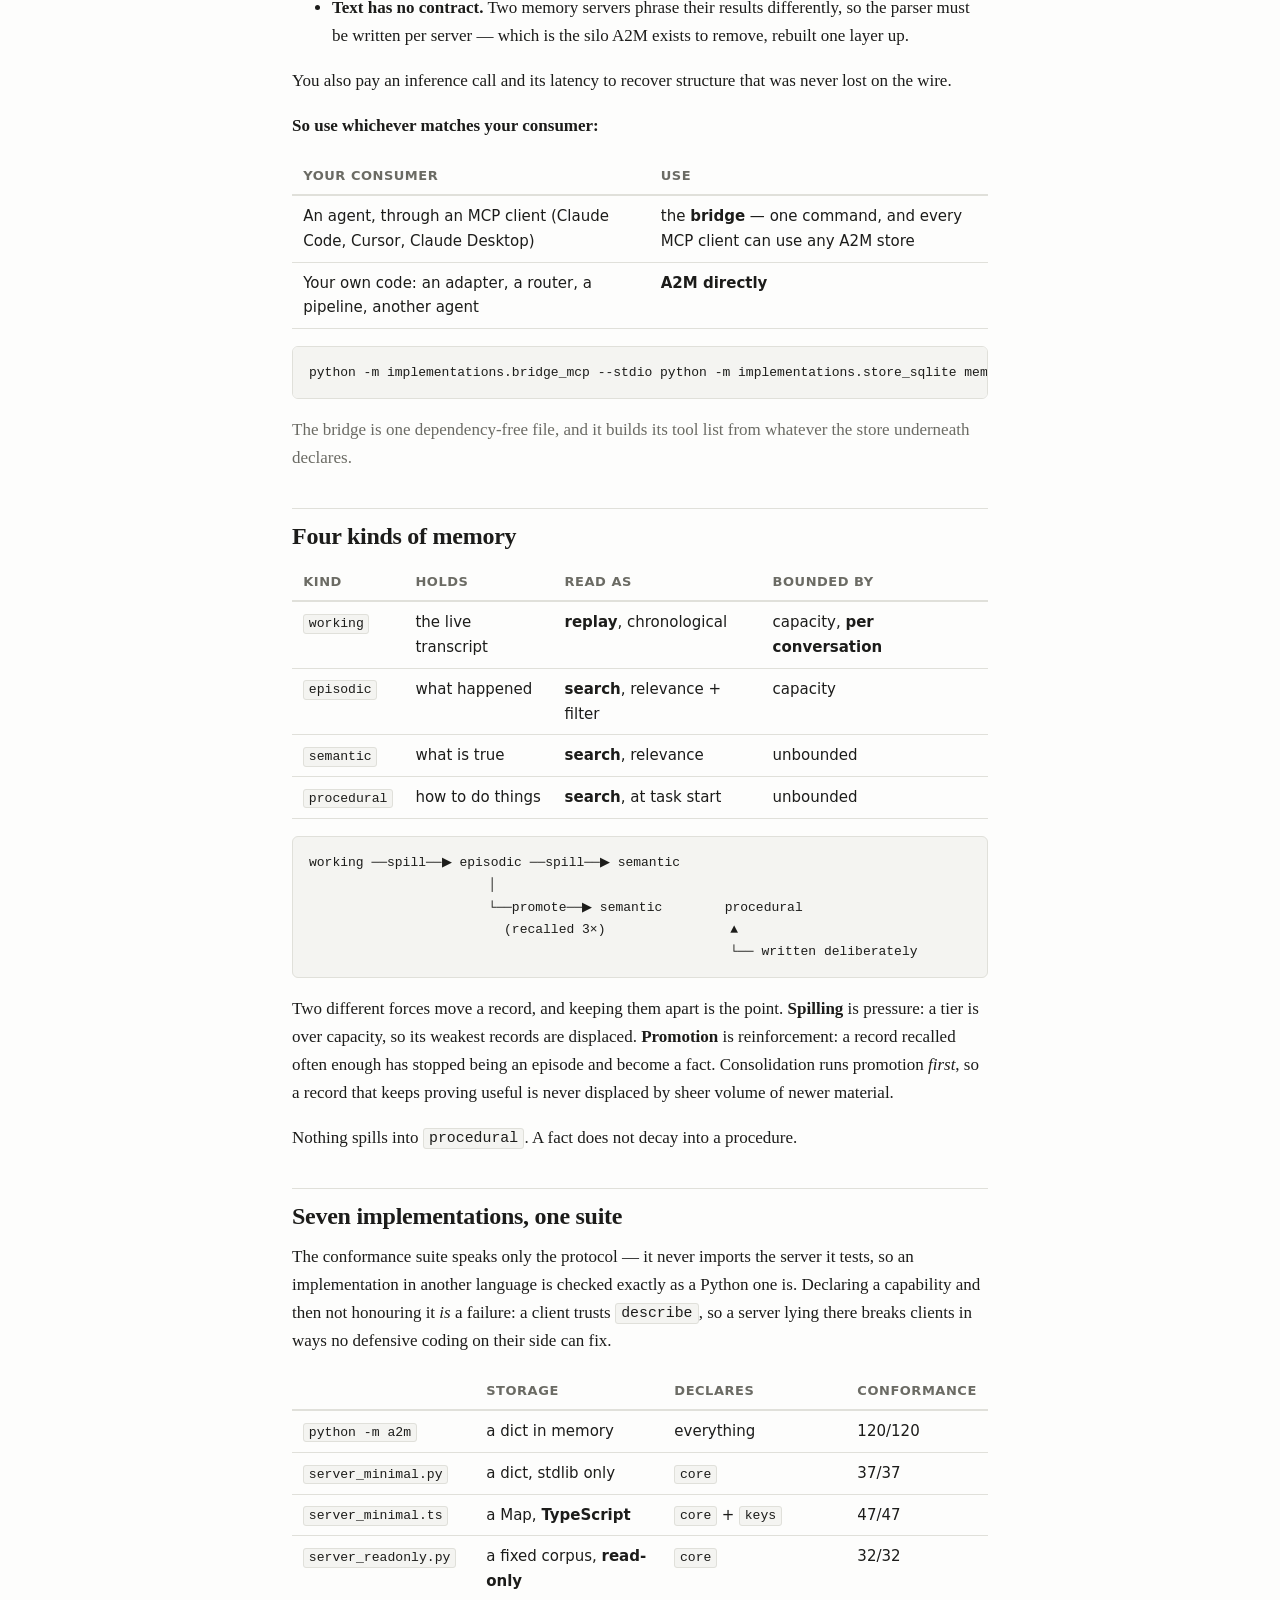
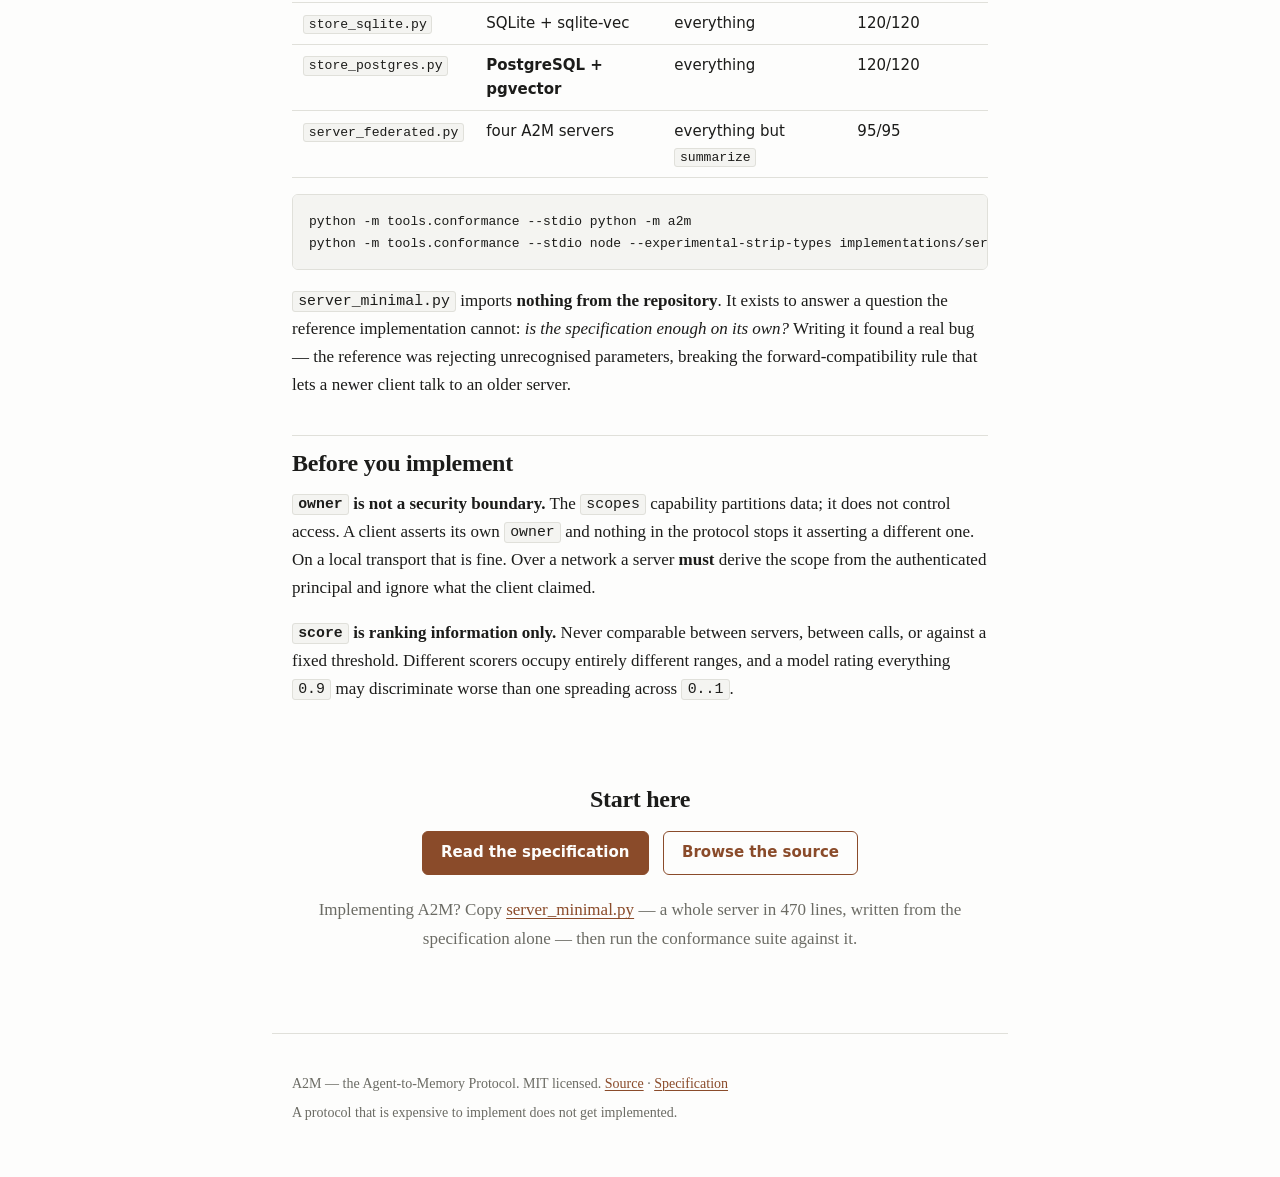
==== commit 91caaf40: "Separate how a prompt is built from what it looks like Marco's point: the prompt capability should s" ====
--- a/www/index.html
+++ b/www/index.html
@@ -234,12 +234,12 @@
 <table>
 <thead><tr><th></th><th>storage</th><th>declares</th><th>conformance</th></tr></thead>
 <tbody>
-<tr><td><code>python -m a2m</code></td><td>a dict in memory</td><td>everything</td><td>114/114</td></tr>
+<tr><td><code>python -m a2m</code></td><td>a dict in memory</td><td>everything</td><td>120/120</td></tr>
 <tr><td><code>server_minimal.py</code></td><td>a dict, stdlib only</td><td><code>core</code></td><td>37/37</td></tr>
 <tr><td><code>server_minimal.ts</code></td><td>a Map, <strong>TypeScript</strong></td><td><code>core</code> + <code>keys</code></td><td>47/47</td></tr>
 <tr><td><code>server_readonly.py</code></td><td>a fixed corpus, <strong>read-only</strong></td><td><code>core</code></td><td>32/32</td></tr>
-<tr><td><code>store_sqlite.py</code></td><td>SQLite + sqlite-vec</td><td>everything</td><td>114/114</td></tr>
-<tr><td><code>store_postgres.py</code></td><td><strong>PostgreSQL + pgvector</strong></td><td>everything</td><td>114/114</td></tr>
+<tr><td><code>store_sqlite.py</code></td><td>SQLite + sqlite-vec</td><td>everything</td><td>120/120</td></tr>
+<tr><td><code>store_postgres.py</code></td><td><strong>PostgreSQL + pgvector</strong></td><td>everything</td><td>120/120</td></tr>
 <tr><td><code>server_federated.py</code></td><td>four A2M servers</td><td>everything but <code>summarize</code></td><td>95/95</td></tr>
 </tbody>
 </table>
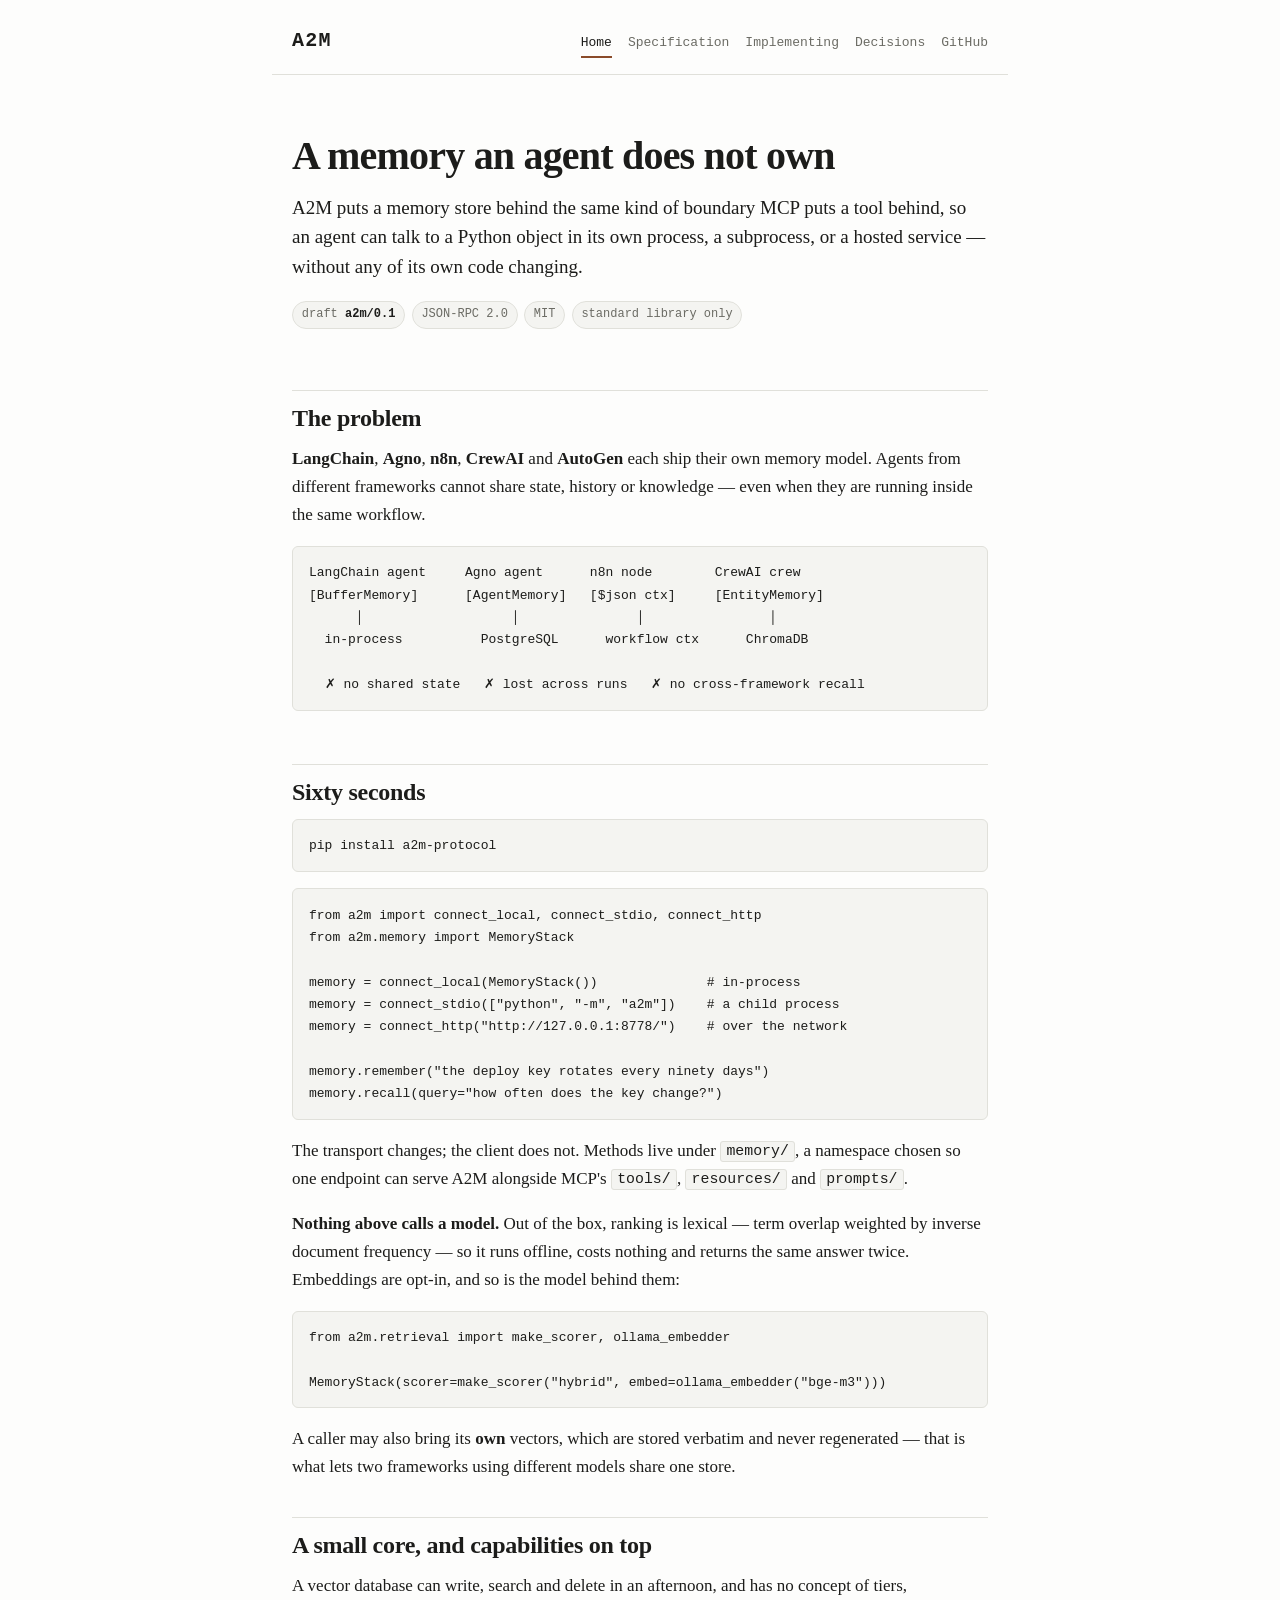
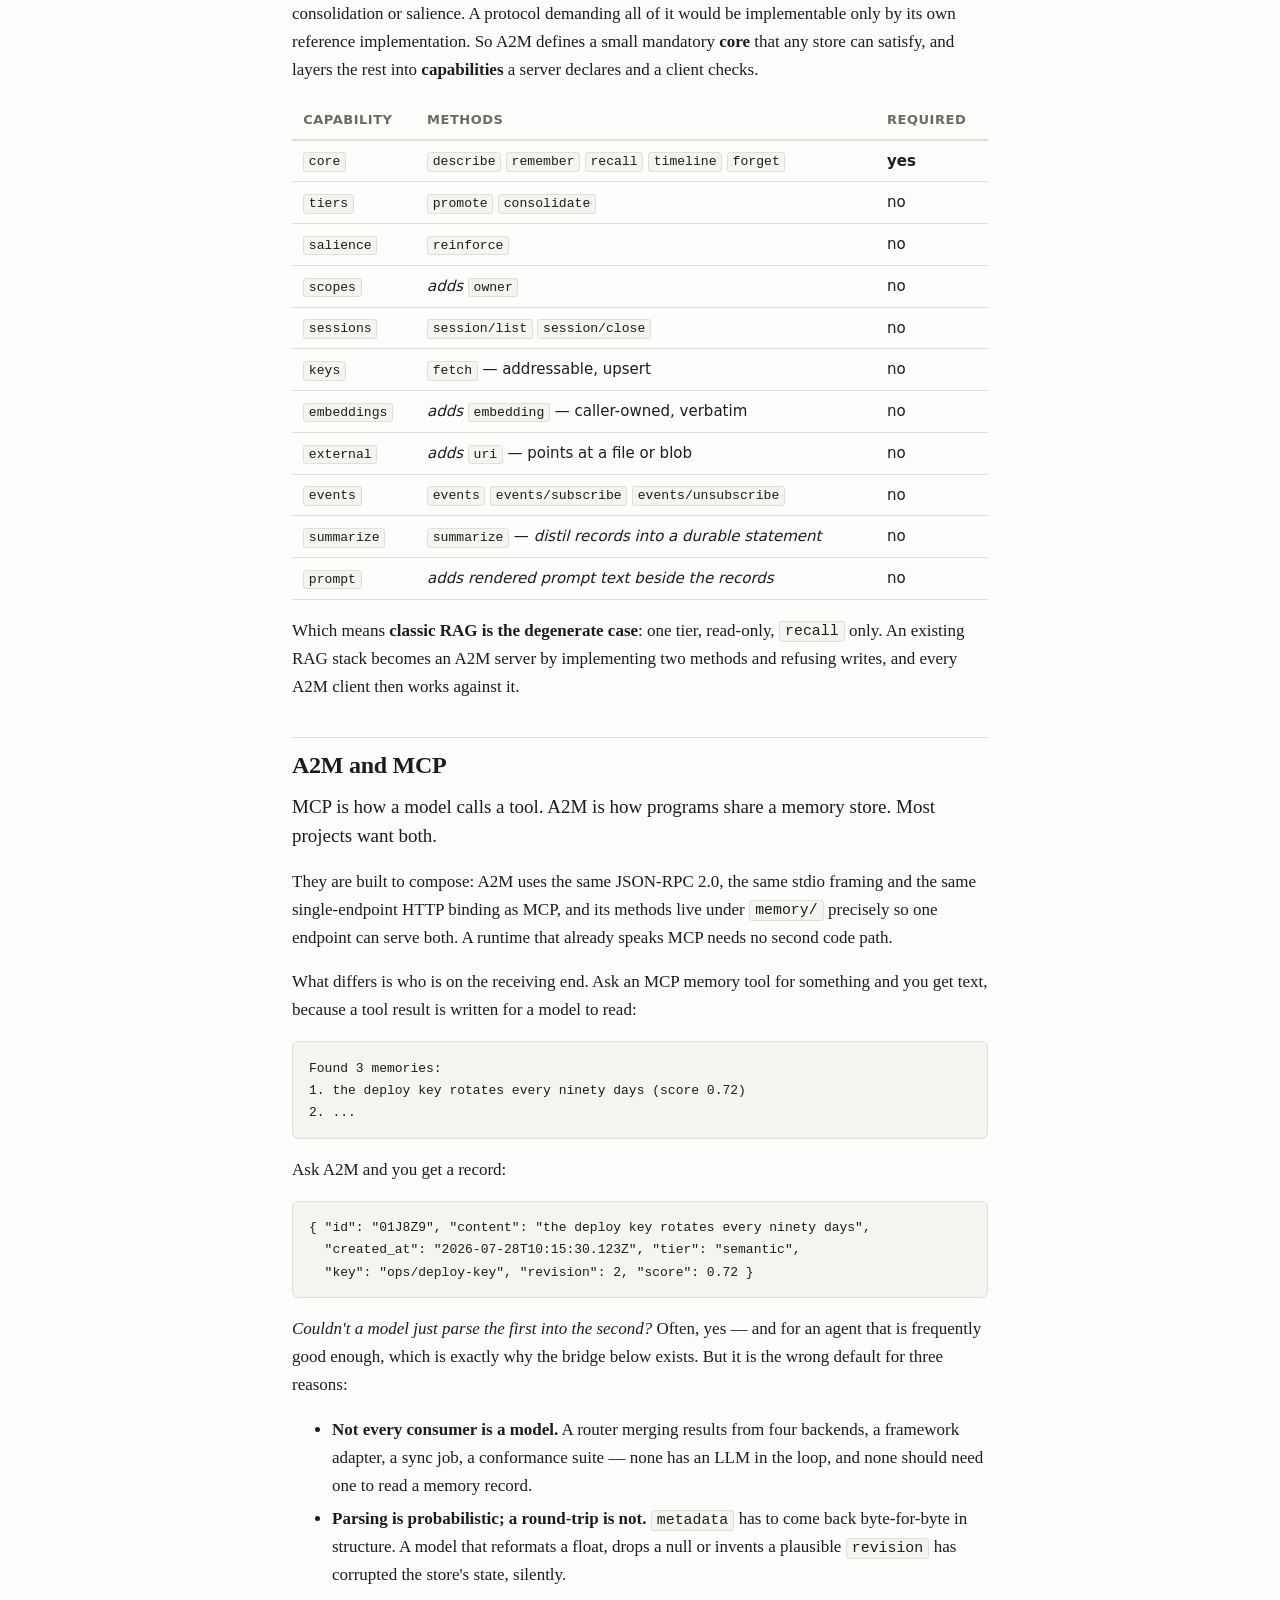
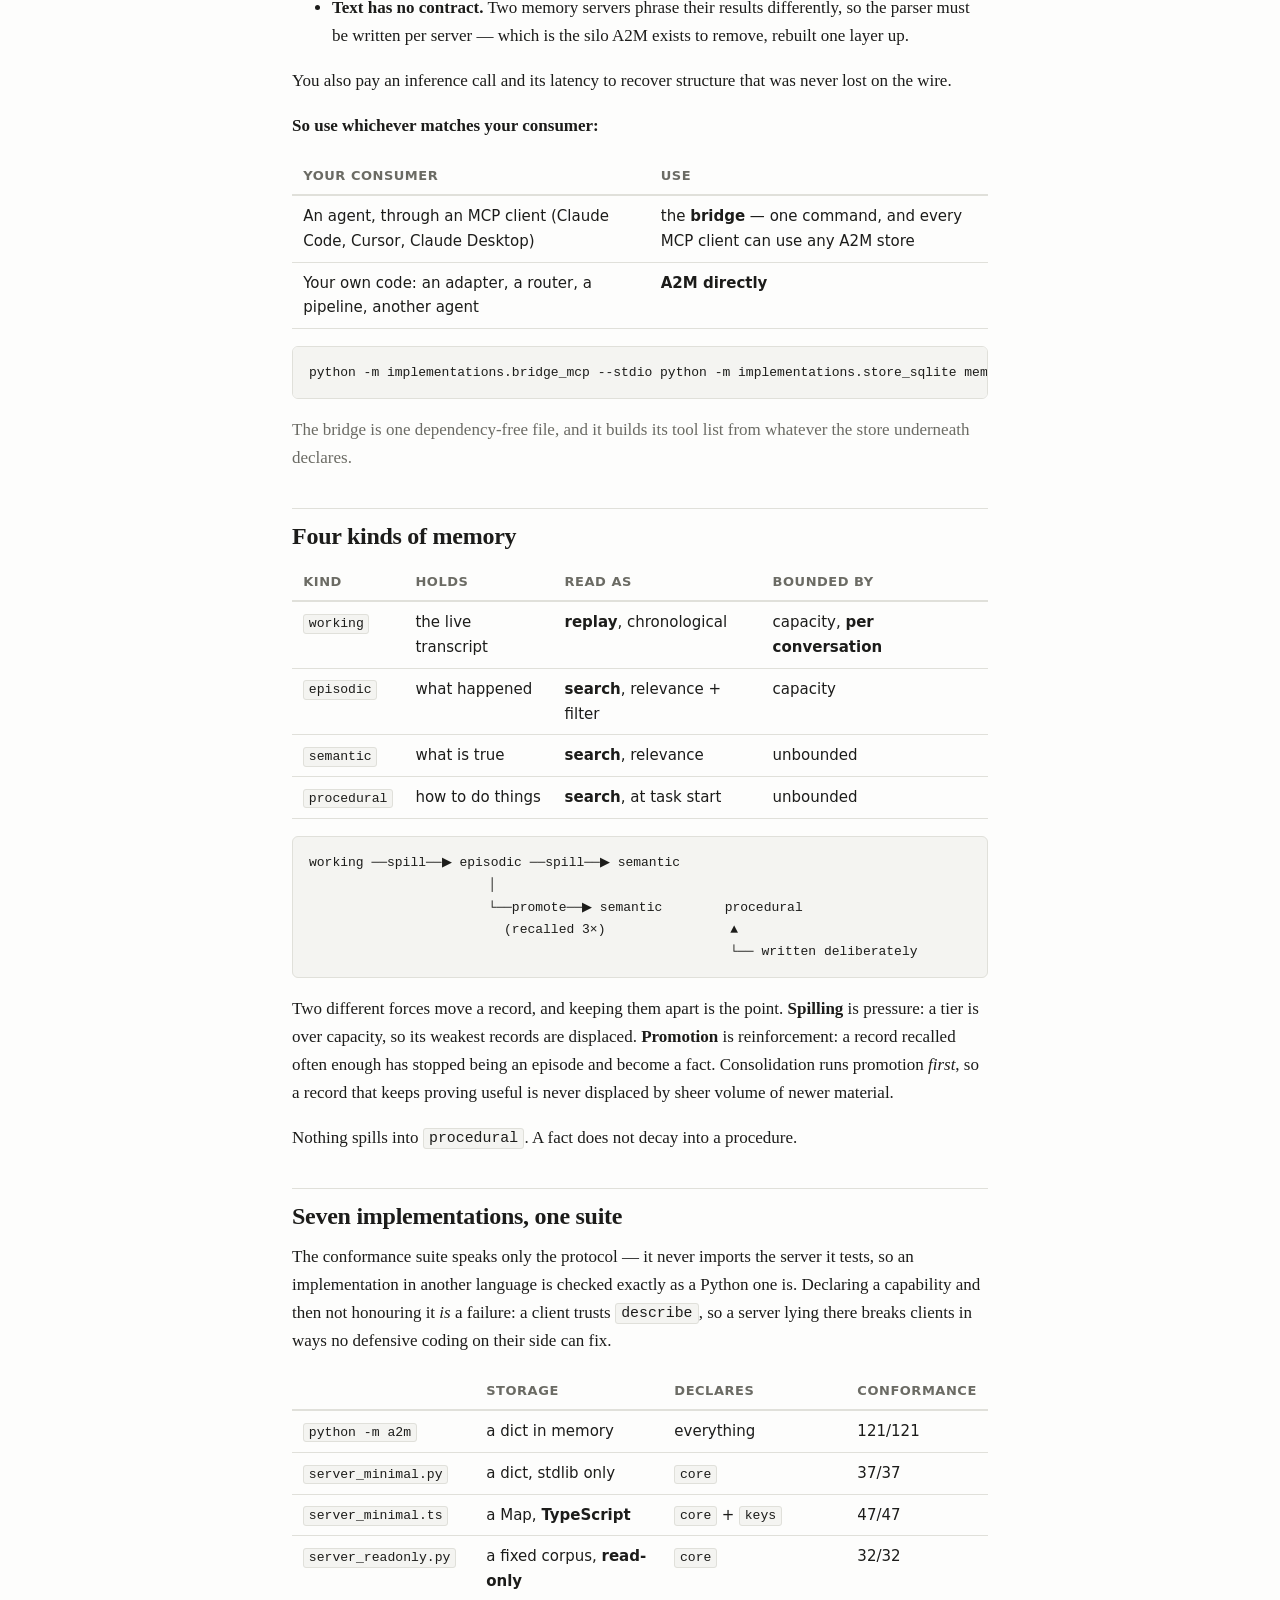
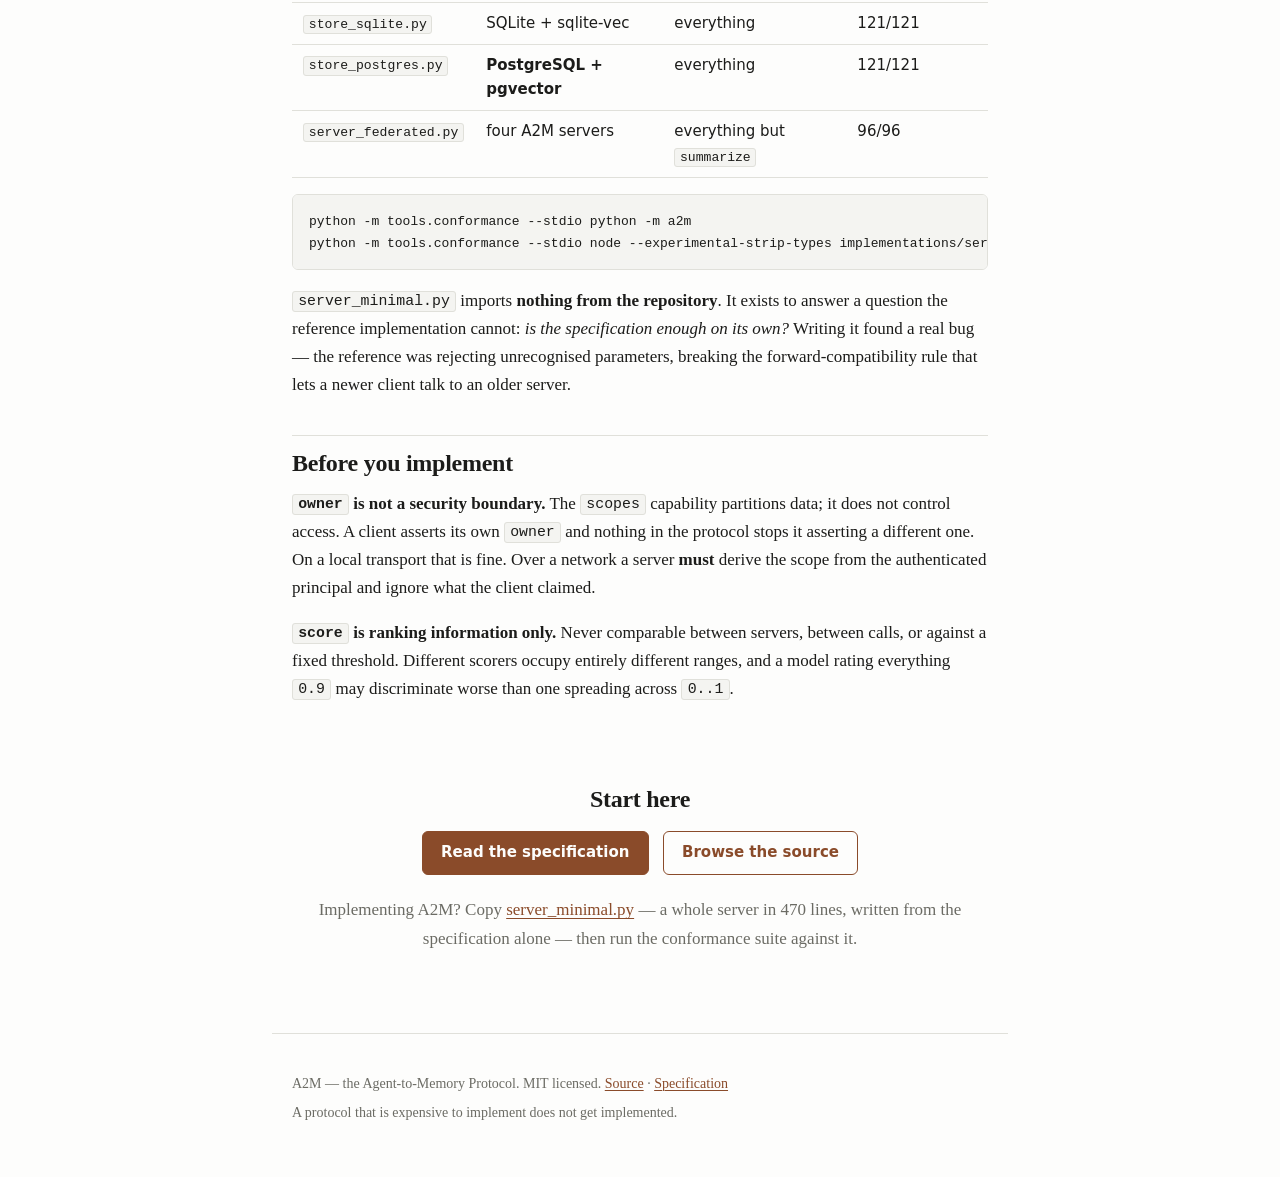
==== commit a21e7d3f: "Make the metric real: implement dot and l2, and check the declared one `describe.embeddings.metric` " ====
--- a/www/index.html
+++ b/www/index.html
@@ -234,13 +234,13 @@
 <table>
 <thead><tr><th></th><th>storage</th><th>declares</th><th>conformance</th></tr></thead>
 <tbody>
-<tr><td><code>python -m a2m</code></td><td>a dict in memory</td><td>everything</td><td>120/120</td></tr>
+<tr><td><code>python -m a2m</code></td><td>a dict in memory</td><td>everything</td><td>121/121</td></tr>
 <tr><td><code>server_minimal.py</code></td><td>a dict, stdlib only</td><td><code>core</code></td><td>37/37</td></tr>
 <tr><td><code>server_minimal.ts</code></td><td>a Map, <strong>TypeScript</strong></td><td><code>core</code> + <code>keys</code></td><td>47/47</td></tr>
 <tr><td><code>server_readonly.py</code></td><td>a fixed corpus, <strong>read-only</strong></td><td><code>core</code></td><td>32/32</td></tr>
-<tr><td><code>store_sqlite.py</code></td><td>SQLite + sqlite-vec</td><td>everything</td><td>120/120</td></tr>
-<tr><td><code>store_postgres.py</code></td><td><strong>PostgreSQL + pgvector</strong></td><td>everything</td><td>120/120</td></tr>
-<tr><td><code>server_federated.py</code></td><td>four A2M servers</td><td>everything but <code>summarize</code></td><td>95/95</td></tr>
+<tr><td><code>store_sqlite.py</code></td><td>SQLite + sqlite-vec</td><td>everything</td><td>121/121</td></tr>
+<tr><td><code>store_postgres.py</code></td><td><strong>PostgreSQL + pgvector</strong></td><td>everything</td><td>121/121</td></tr>
+<tr><td><code>server_federated.py</code></td><td>four A2M servers</td><td>everything but <code>summarize</code></td><td>96/96</td></tr>
 </tbody>
 </table>
 </div>
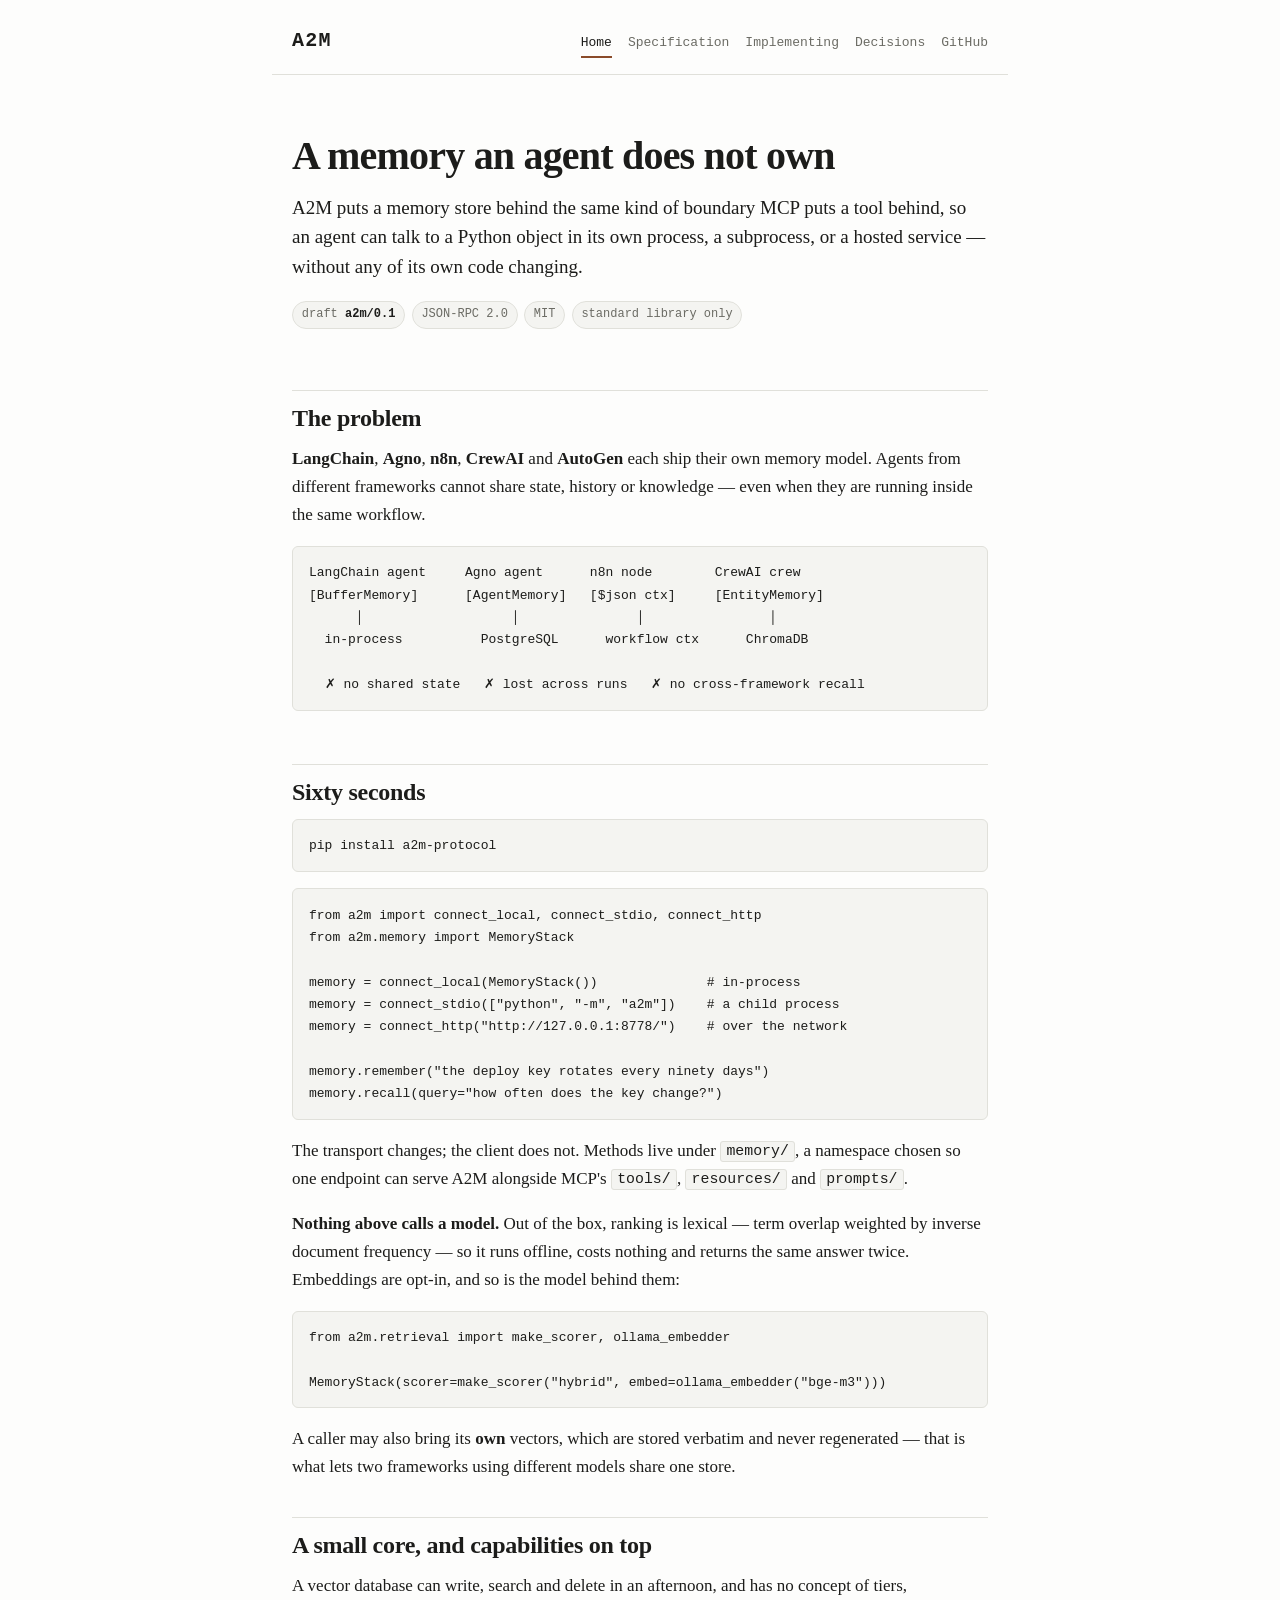
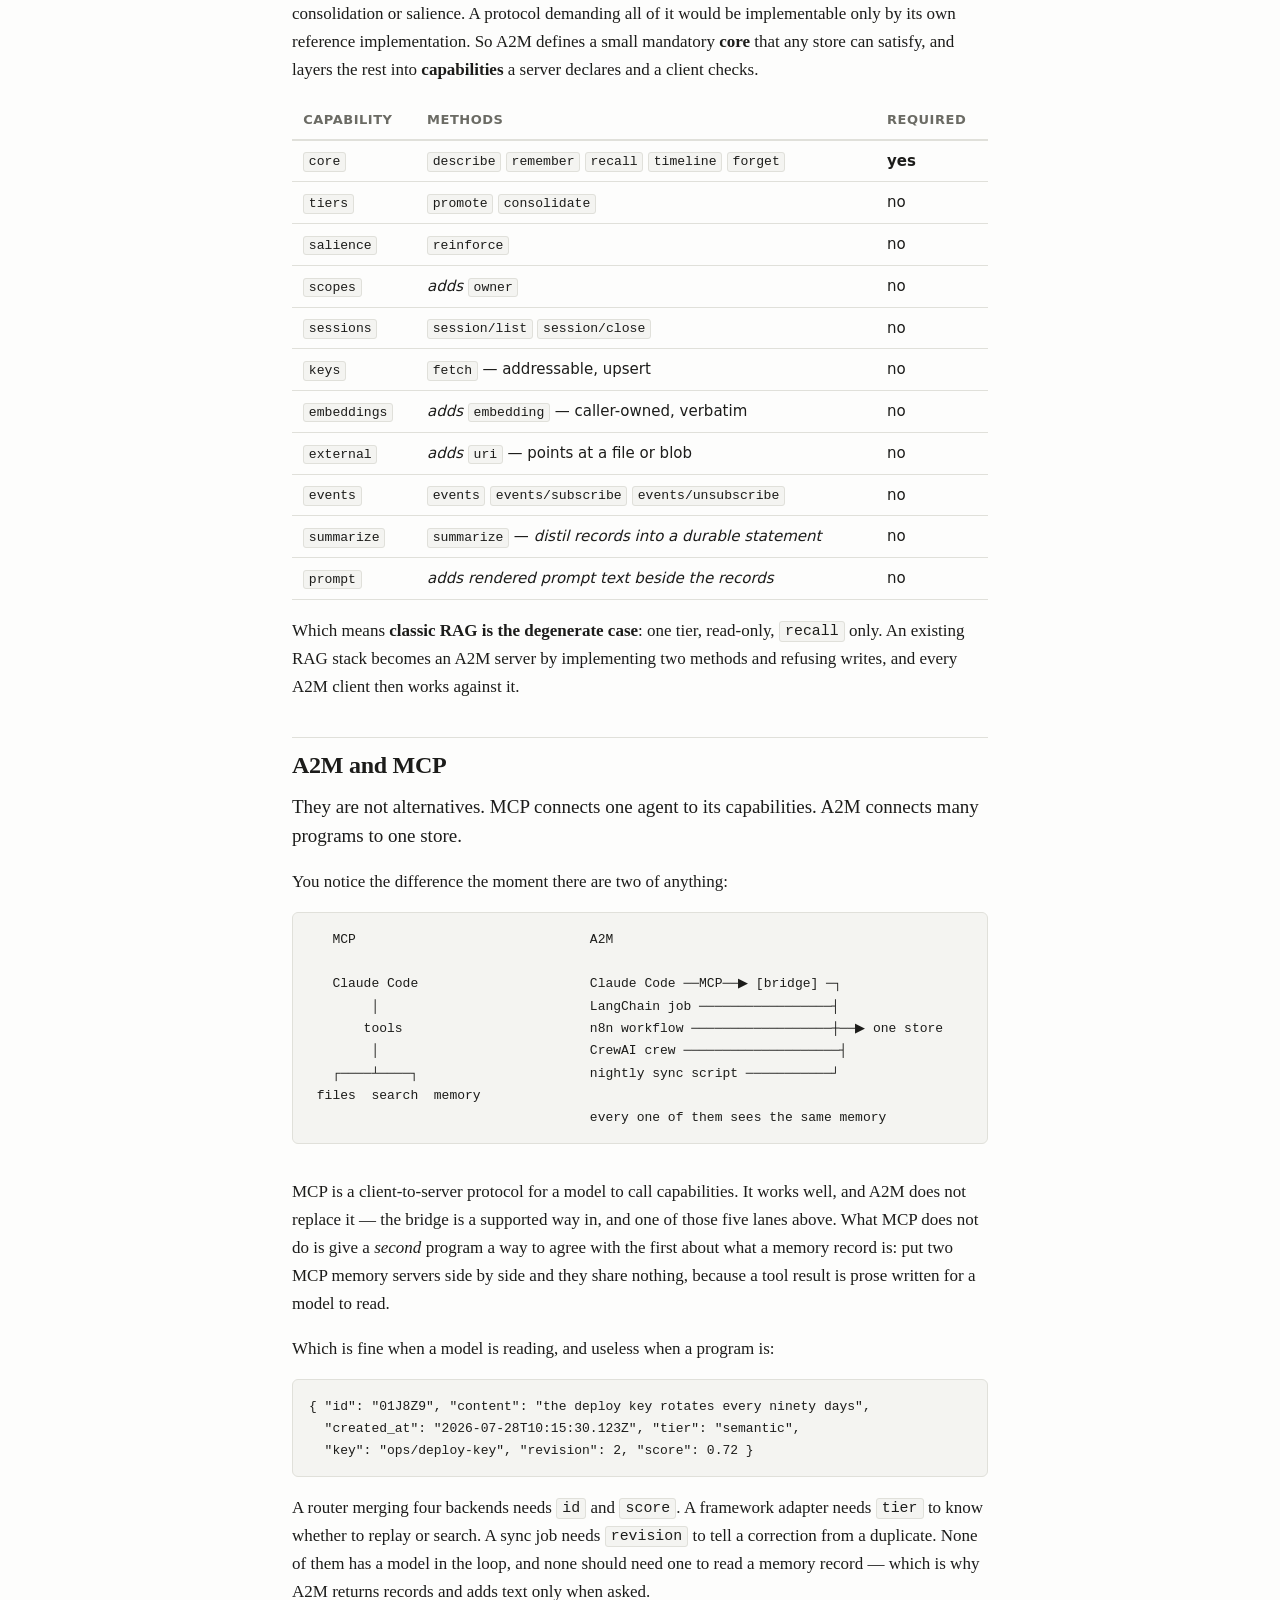
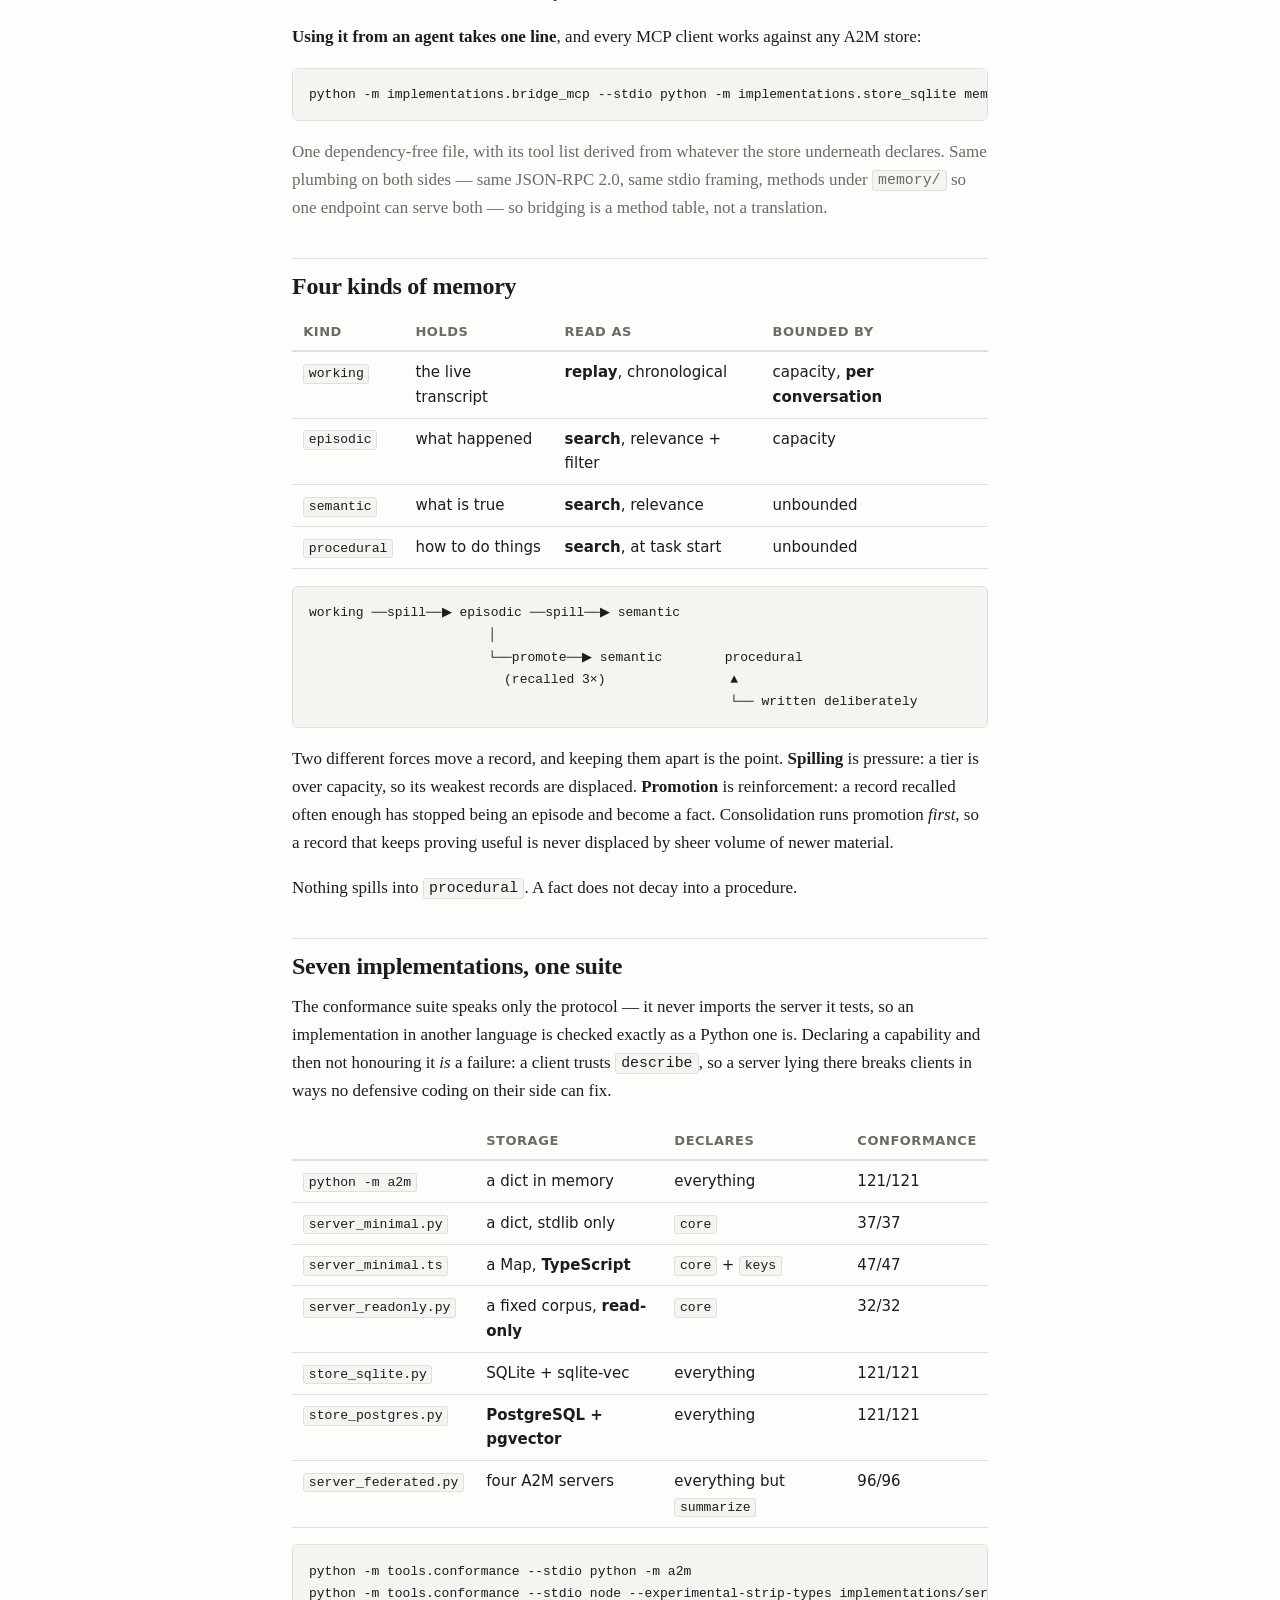
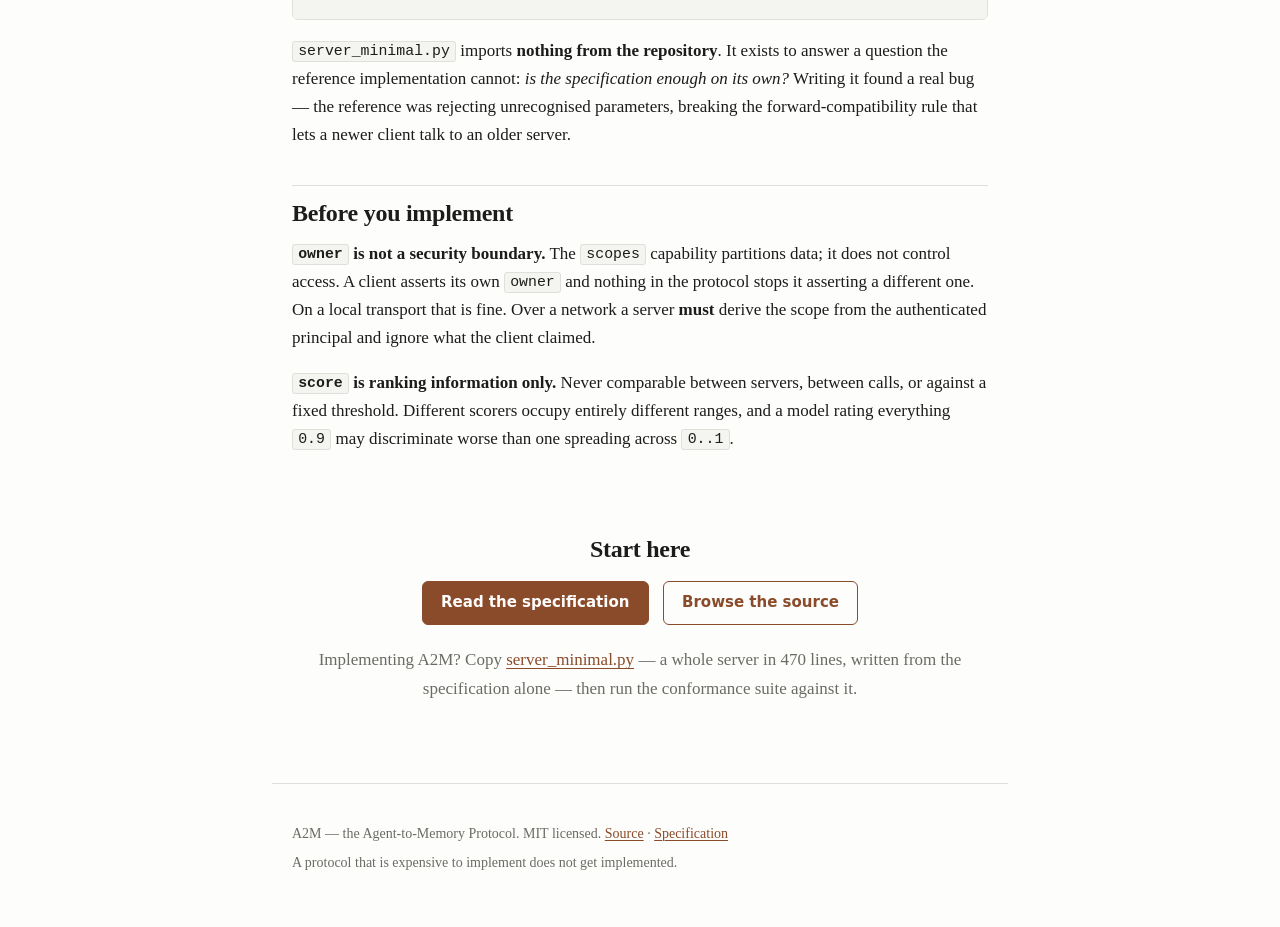
==== commit 3173613e: "Report the metric menu, cover Agno's other store, and reposition A2M-and-MCP Three issues Marco rais" ====
--- a/www/index.html
+++ b/www/index.html
@@ -130,62 +130,48 @@
 <section>
 <h2>A2M and MCP</h2>
 <p class="lead">
-MCP is how a model calls a tool. A2M is how programs share a memory store. Most
-projects want both.
-</p>
-<p>
-They are built to compose: A2M uses the same JSON-RPC 2.0, the same stdio
-framing and the same single-endpoint HTTP binding as MCP, and its methods live
-under <code>memory/</code> precisely so one endpoint can serve both. A runtime
-that already speaks MCP needs no second code path.
-</p>
-<p>
-What differs is who is on the receiving end. Ask an MCP memory tool for
-something and you get text, because a tool result is written for a model to
-read:
-</p>
-<pre><code>Found 3 memories:
-1. the deploy key rotates every ninety days (score 0.72)
-2. ...</code></pre>
-<p>Ask A2M and you get a record:</p>
+They are not alternatives. MCP connects one agent to its capabilities. A2M
+connects many programs to one store.
+</p>
+<p>You notice the difference the moment there are two of anything:</p>
+<div class="scroll">
+<pre><code>   MCP                              A2M
+
+   Claude Code                      Claude Code ──MCP──▶ [bridge] ─┐
+        │                           LangChain job ─────────────────┤
+       tools                        n8n workflow ──────────────────┼──▶ one store
+        │                           CrewAI crew ────────────────────┤
+   ┌────┴────┐                      nightly sync script ───────────┘
+ files  search  memory
+                                    every one of them sees the same memory</code></pre>
+</div>
+<p>
+MCP is a client-to-server protocol for a model to call capabilities. It works
+well, and A2M does not replace it — the bridge is a supported way in, and one of
+those five lanes above. What MCP does not do is give a <em>second</em> program a
+way to agree with the first about what a memory record is: put two MCP memory
+servers side by side and they share nothing, because a tool result is prose
+written for a model to read.
+</p>
+<p>Which is fine when a model is reading, and useless when a program is:</p>
 <pre><code class="language-json">{ "id": "01J8Z9", "content": "the deploy key rotates every ninety days",
   "created_at": "2026-07-28T10:15:30.123Z", "tier": "semantic",
   "key": "ops/deploy-key", "revision": 2, "score": 0.72 }</code></pre>
 <p>
-<em>Couldn't a model just parse the first into the second?</em> Often, yes — and
-for an agent that is frequently good enough, which is exactly why the bridge
-below exists. But it is the wrong default for three reasons:
-</p>
-<ul>
-<li><strong>Not every consumer is a model.</strong> A router merging results from
-four backends, a framework adapter, a sync job, a conformance suite — none has an
-LLM in the loop, and none should need one to read a memory record.</li>
-<li><strong>Parsing is probabilistic; a round-trip is not.</strong>
-<code>metadata</code> has to come back byte-for-byte in structure. A model that
-reformats a float, drops a null or invents a plausible <code>revision</code> has
-corrupted the store's state, silently.</li>
-<li><strong>Text has no contract.</strong> Two memory servers phrase their
-results differently, so the parser must be written per server — which is the silo
-A2M exists to remove, rebuilt one layer up.</li>
-</ul>
-<p>
-You also pay an inference call and its latency to recover structure that was
-never lost on the wire.
-</p>
-<p><strong>So use whichever matches your consumer:</strong></p>
-<div class="scroll">
-<table>
-<thead><tr><th>Your consumer</th><th>Use</th></tr></thead>
-<tbody>
-<tr><td>An agent, through an MCP client (Claude Code, Cursor, Claude Desktop)</td><td>the <strong>bridge</strong> — one command, and every MCP client can use any A2M store</td></tr>
-<tr><td>Your own code: an adapter, a router, a pipeline, another agent</td><td><strong>A2M directly</strong></td></tr>
-</tbody>
-</table>
-</div>
+A router merging four backends needs <code>id</code> and <code>score</code>. A
+framework adapter needs <code>tier</code> to know whether to replay or search. A
+sync job needs <code>revision</code> to tell a correction from a duplicate. None
+of them has a model in the loop, and none should need one to read a memory
+record — which is why A2M returns records and adds text only when asked.
+</p>
+<p><strong>Using it from an agent takes one line</strong>, and every MCP client
+works against any A2M store:</p>
 <pre><code class="language-bash">python -m implementations.bridge_mcp --stdio python -m implementations.store_sqlite memory.db</code></pre>
 <p class="muted">
-The bridge is one dependency-free file, and it builds its tool list from
-whatever the store underneath declares.
+One dependency-free file, with its tool list derived from whatever the store
+underneath declares. Same plumbing on both sides — same JSON-RPC 2.0, same stdio
+framing, methods under <code>memory/</code> so one endpoint can serve both — so
+bridging is a method table, not a translation.
 </p>
 </section>
 
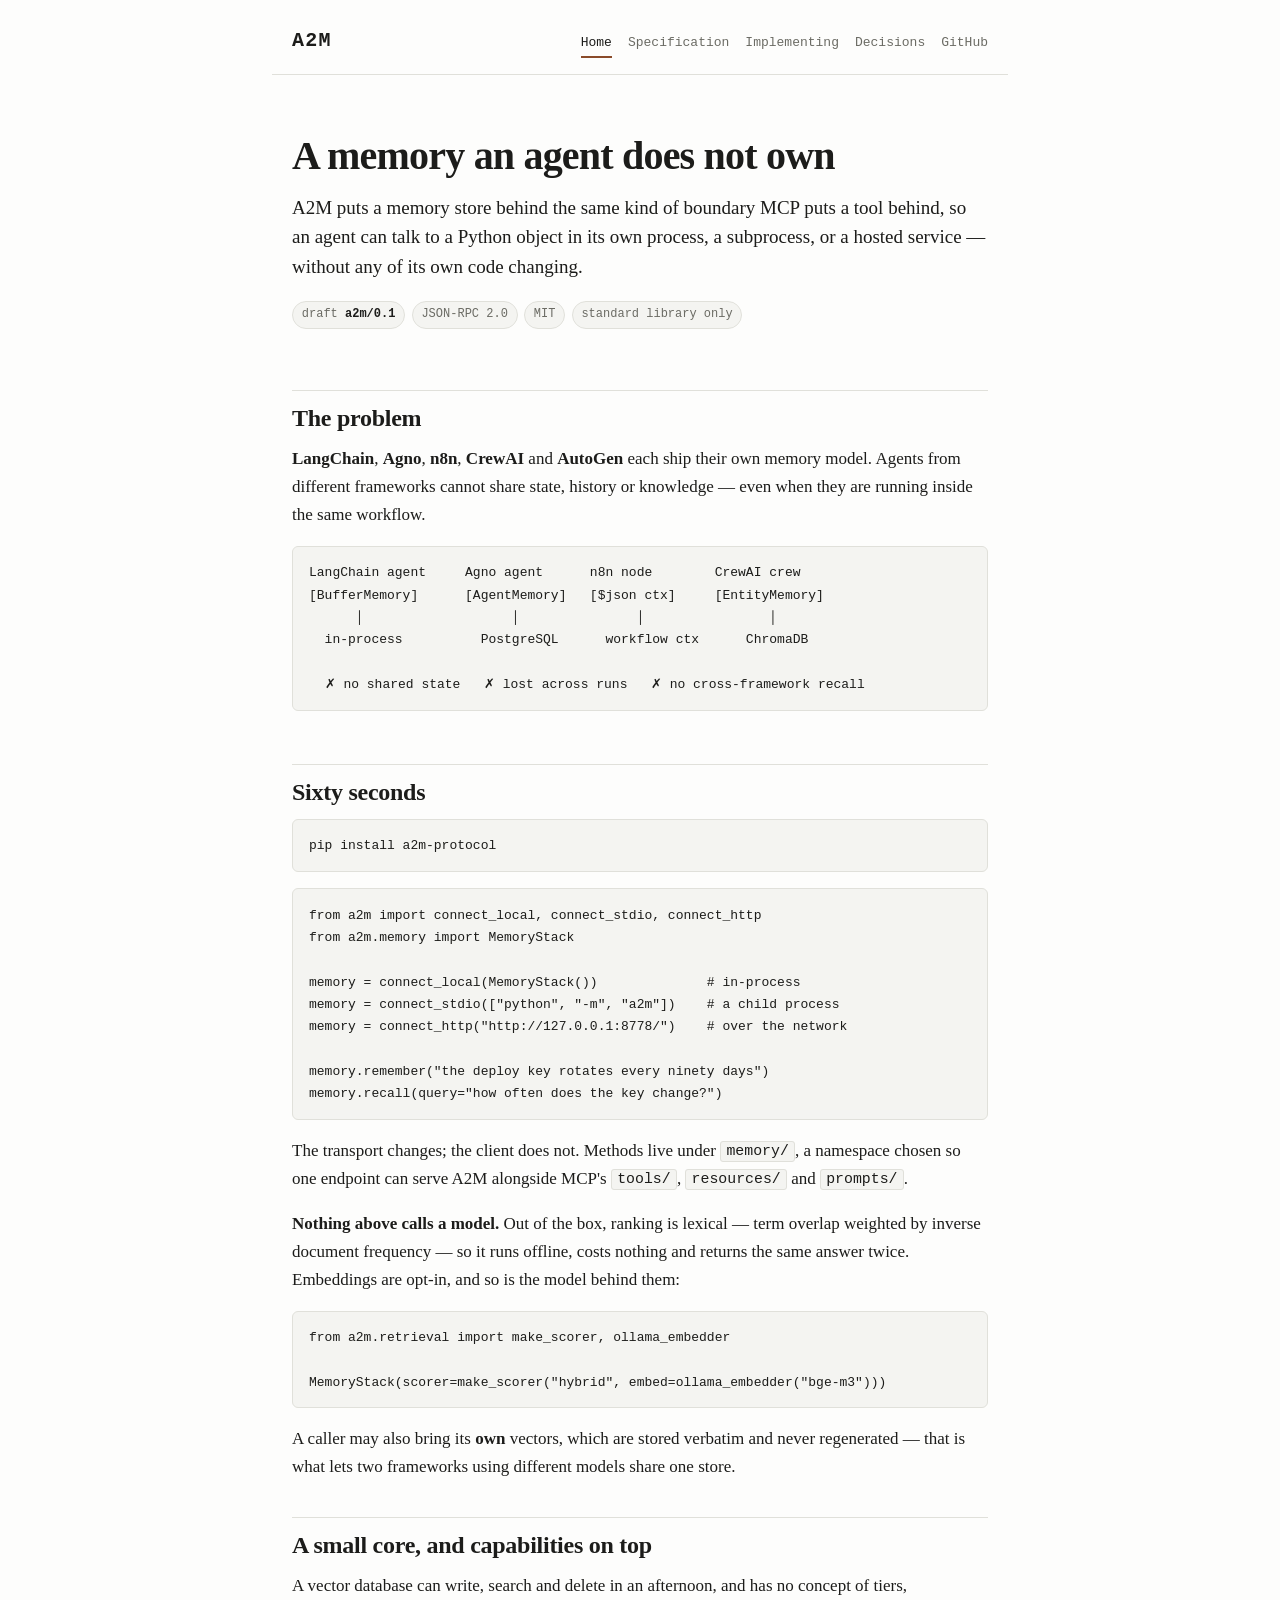
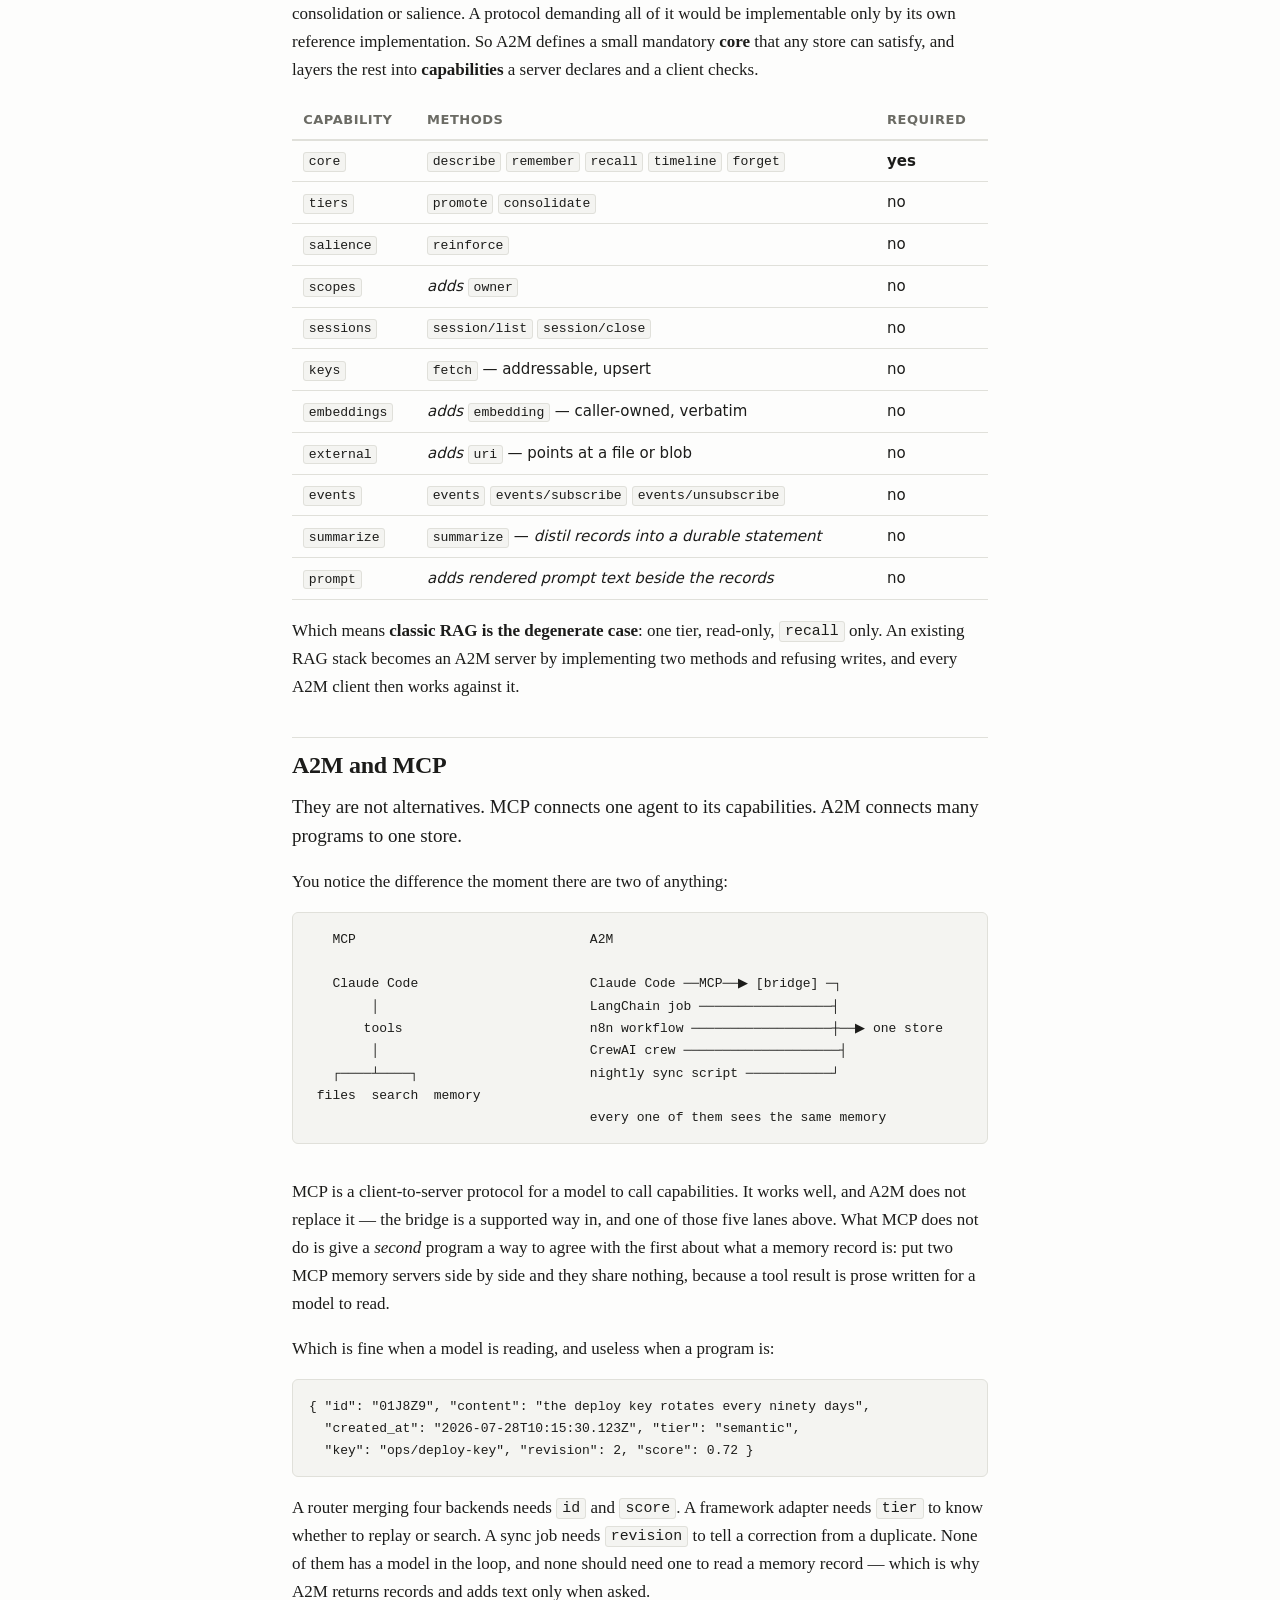
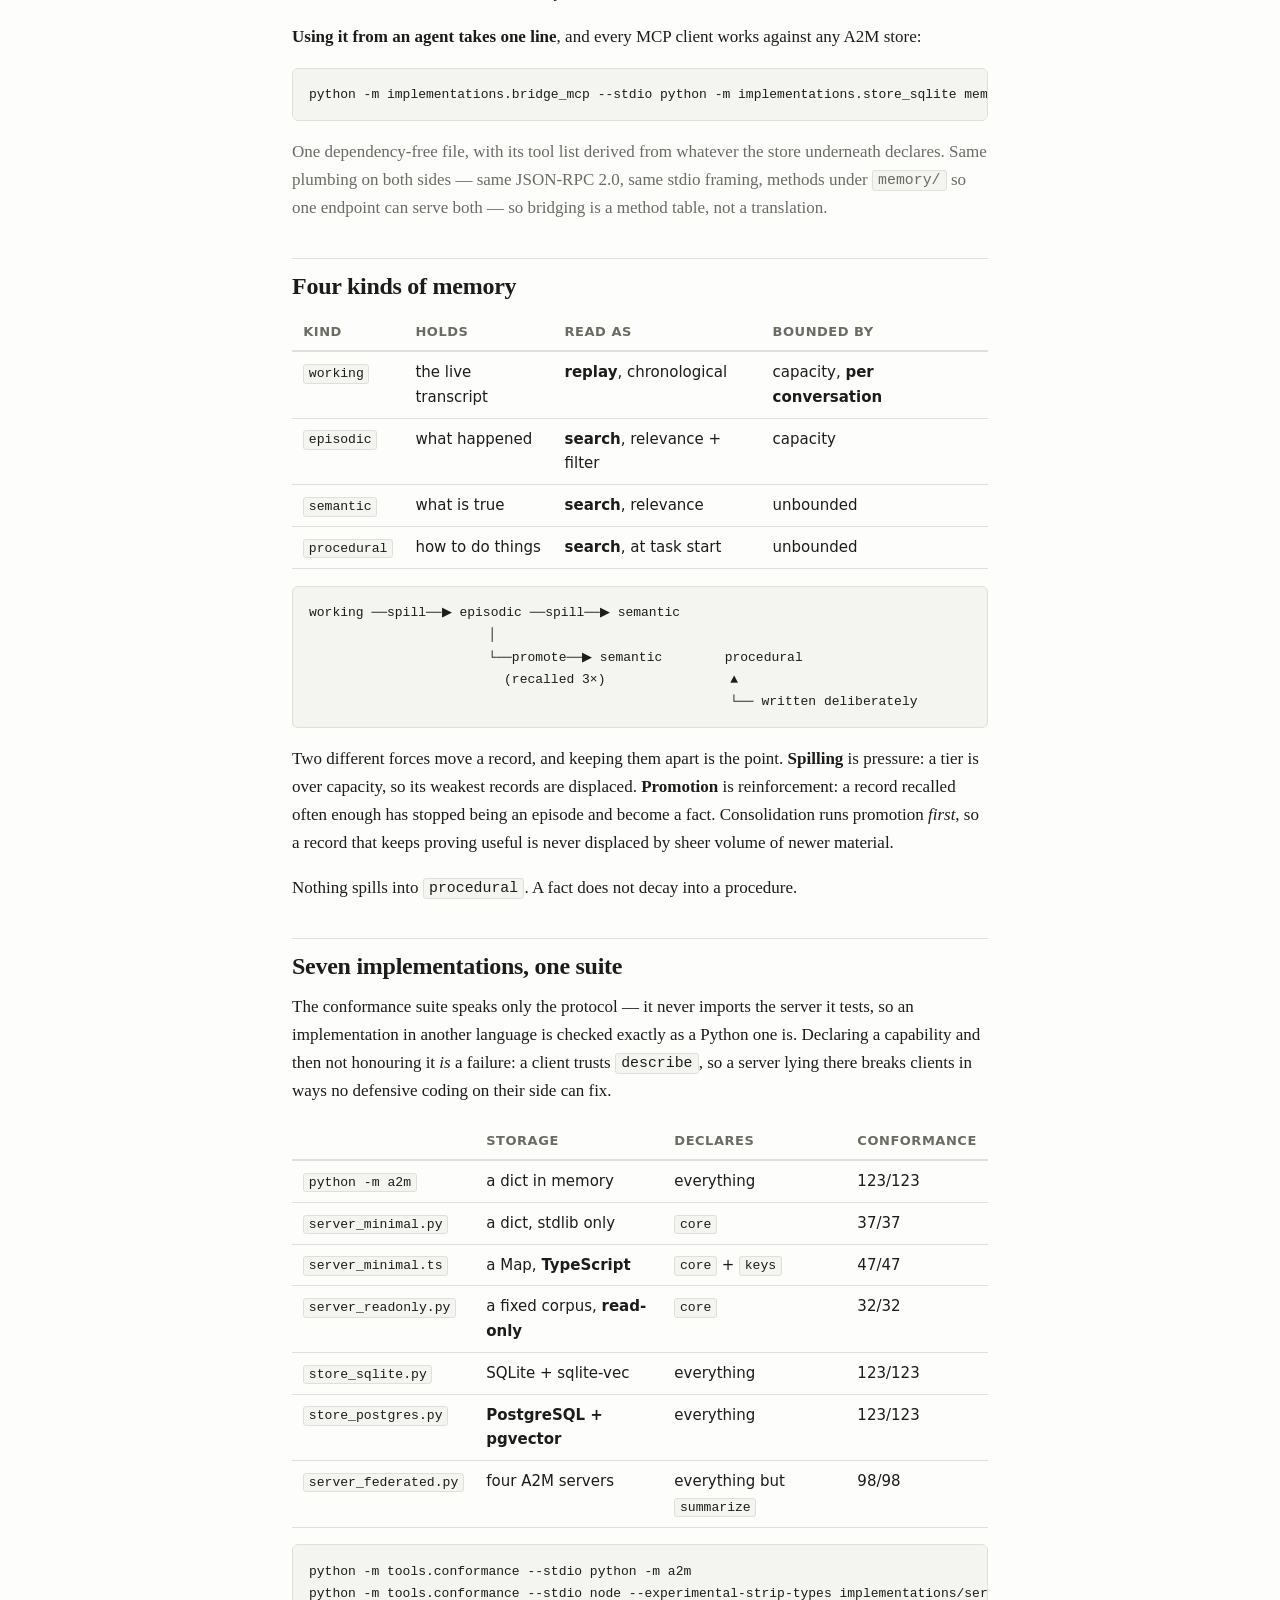
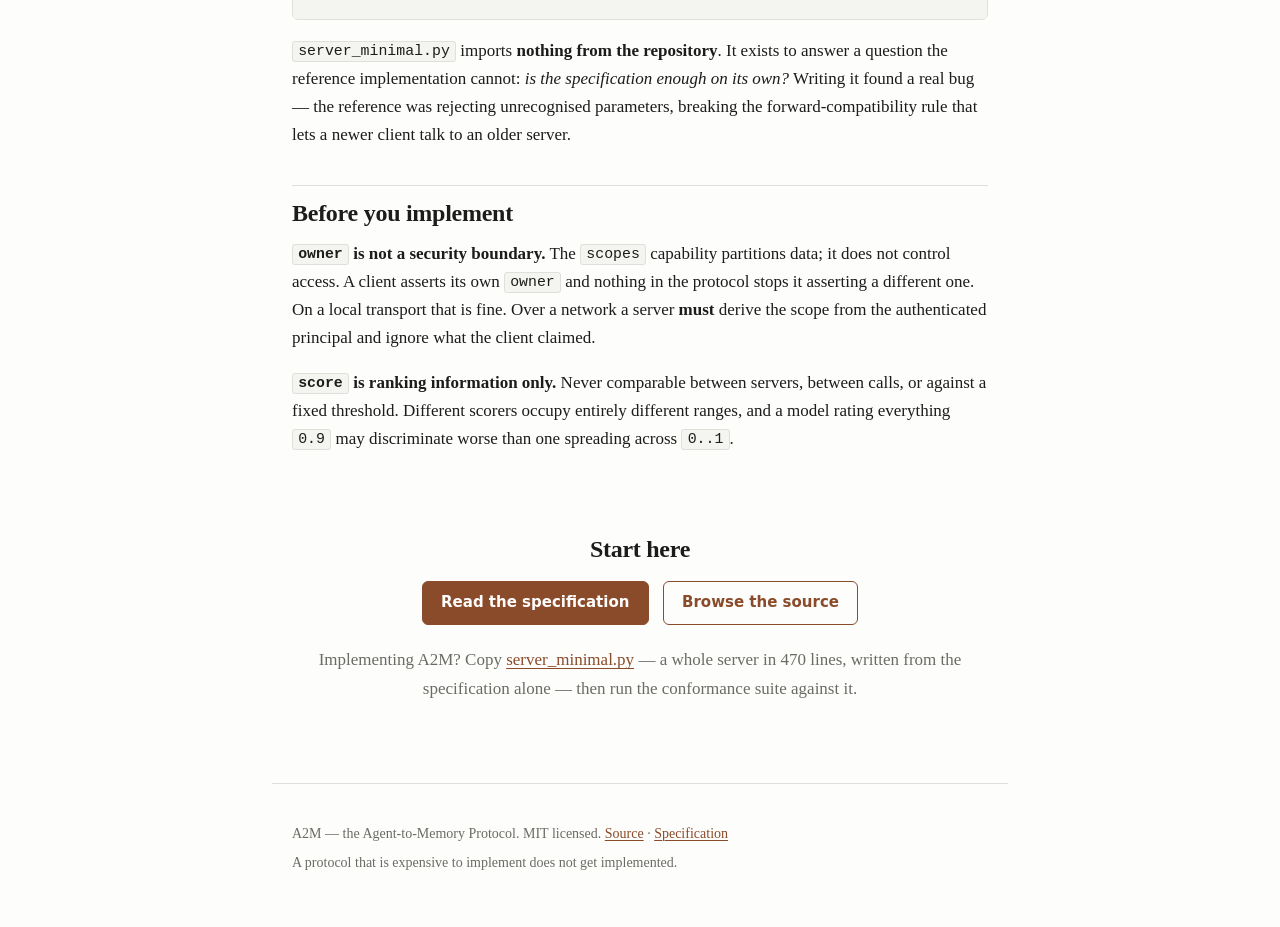
==== commit 6c242c4b: "Say that a document need not be text Marco: a corpus contains images, audio, video and 3D models, no" ====
--- a/www/index.html
+++ b/www/index.html
@@ -220,13 +220,13 @@
 <table>
 <thead><tr><th></th><th>storage</th><th>declares</th><th>conformance</th></tr></thead>
 <tbody>
-<tr><td><code>python -m a2m</code></td><td>a dict in memory</td><td>everything</td><td>121/121</td></tr>
+<tr><td><code>python -m a2m</code></td><td>a dict in memory</td><td>everything</td><td>123/123</td></tr>
 <tr><td><code>server_minimal.py</code></td><td>a dict, stdlib only</td><td><code>core</code></td><td>37/37</td></tr>
 <tr><td><code>server_minimal.ts</code></td><td>a Map, <strong>TypeScript</strong></td><td><code>core</code> + <code>keys</code></td><td>47/47</td></tr>
 <tr><td><code>server_readonly.py</code></td><td>a fixed corpus, <strong>read-only</strong></td><td><code>core</code></td><td>32/32</td></tr>
-<tr><td><code>store_sqlite.py</code></td><td>SQLite + sqlite-vec</td><td>everything</td><td>121/121</td></tr>
-<tr><td><code>store_postgres.py</code></td><td><strong>PostgreSQL + pgvector</strong></td><td>everything</td><td>121/121</td></tr>
-<tr><td><code>server_federated.py</code></td><td>four A2M servers</td><td>everything but <code>summarize</code></td><td>96/96</td></tr>
+<tr><td><code>store_sqlite.py</code></td><td>SQLite + sqlite-vec</td><td>everything</td><td>123/123</td></tr>
+<tr><td><code>store_postgres.py</code></td><td><strong>PostgreSQL + pgvector</strong></td><td>everything</td><td>123/123</td></tr>
+<tr><td><code>server_federated.py</code></td><td>four A2M servers</td><td>everything but <code>summarize</code></td><td>98/98</td></tr>
 </tbody>
 </table>
 </div>
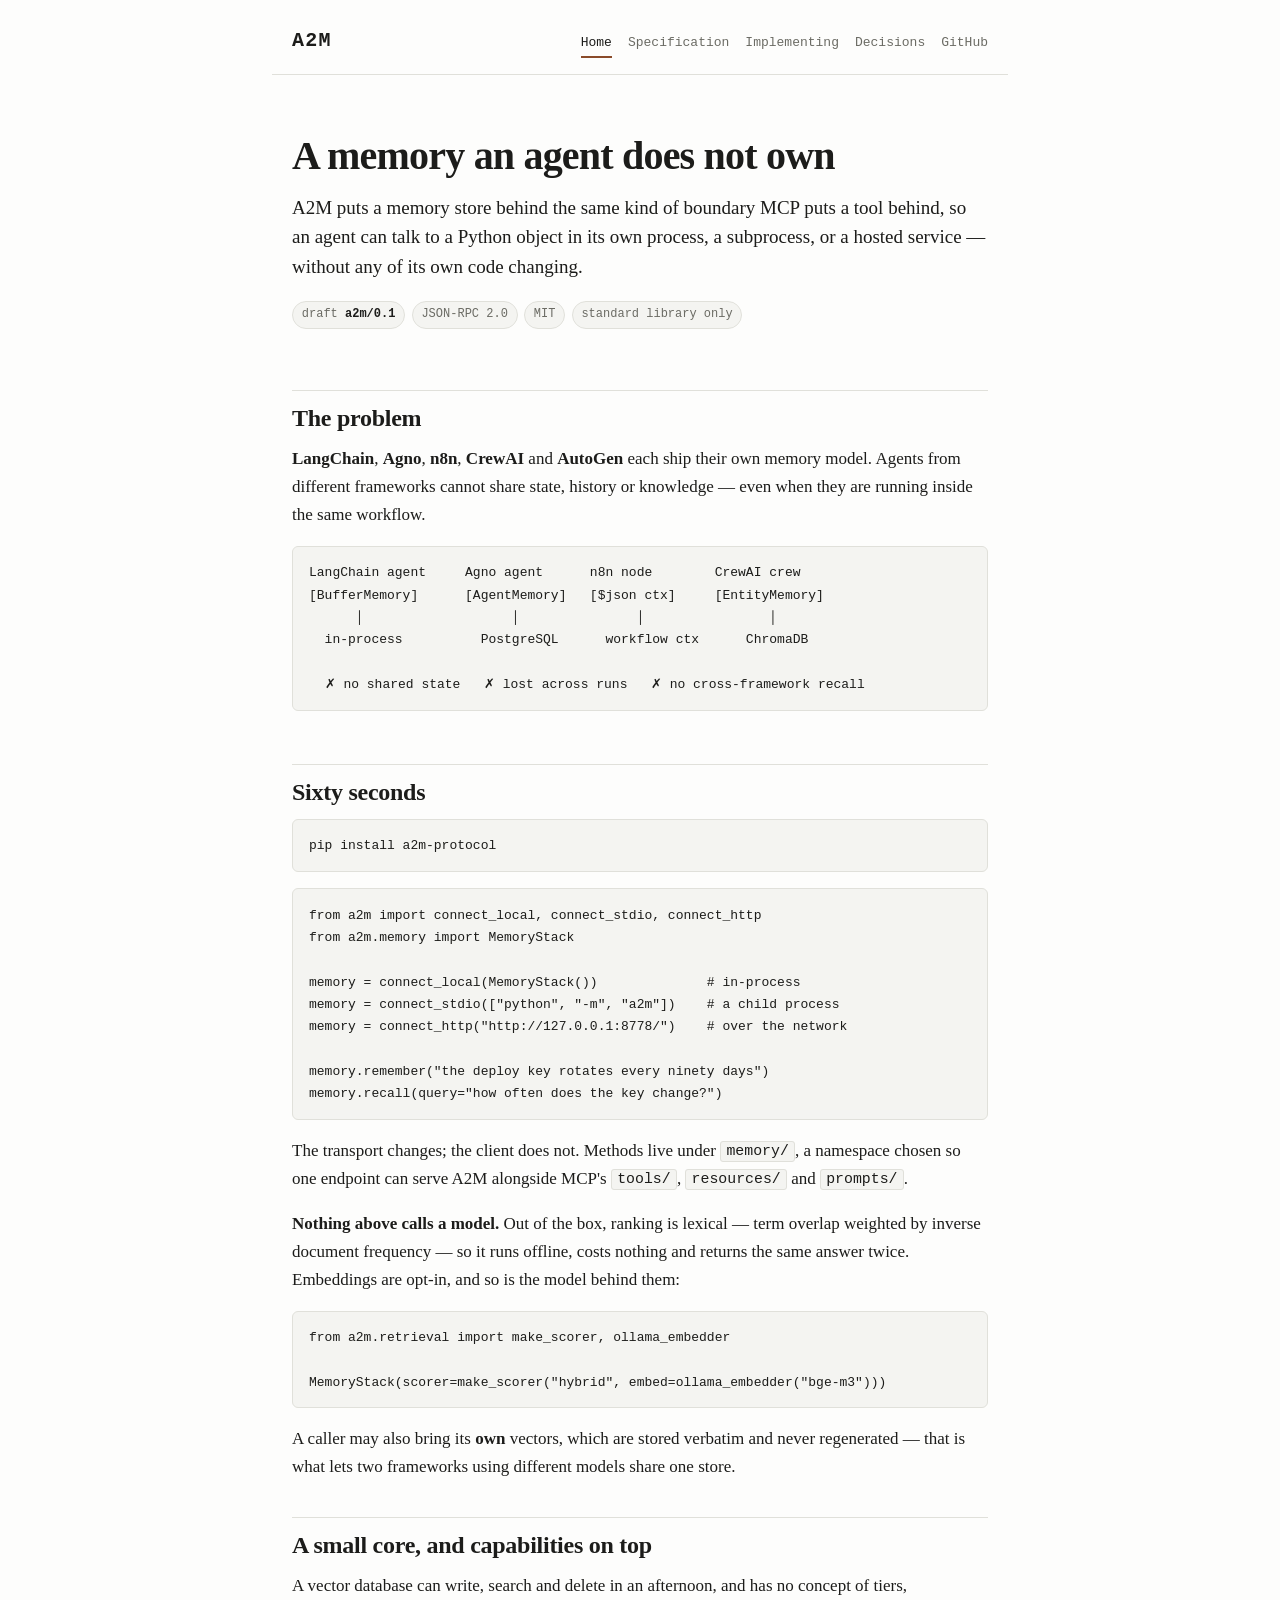
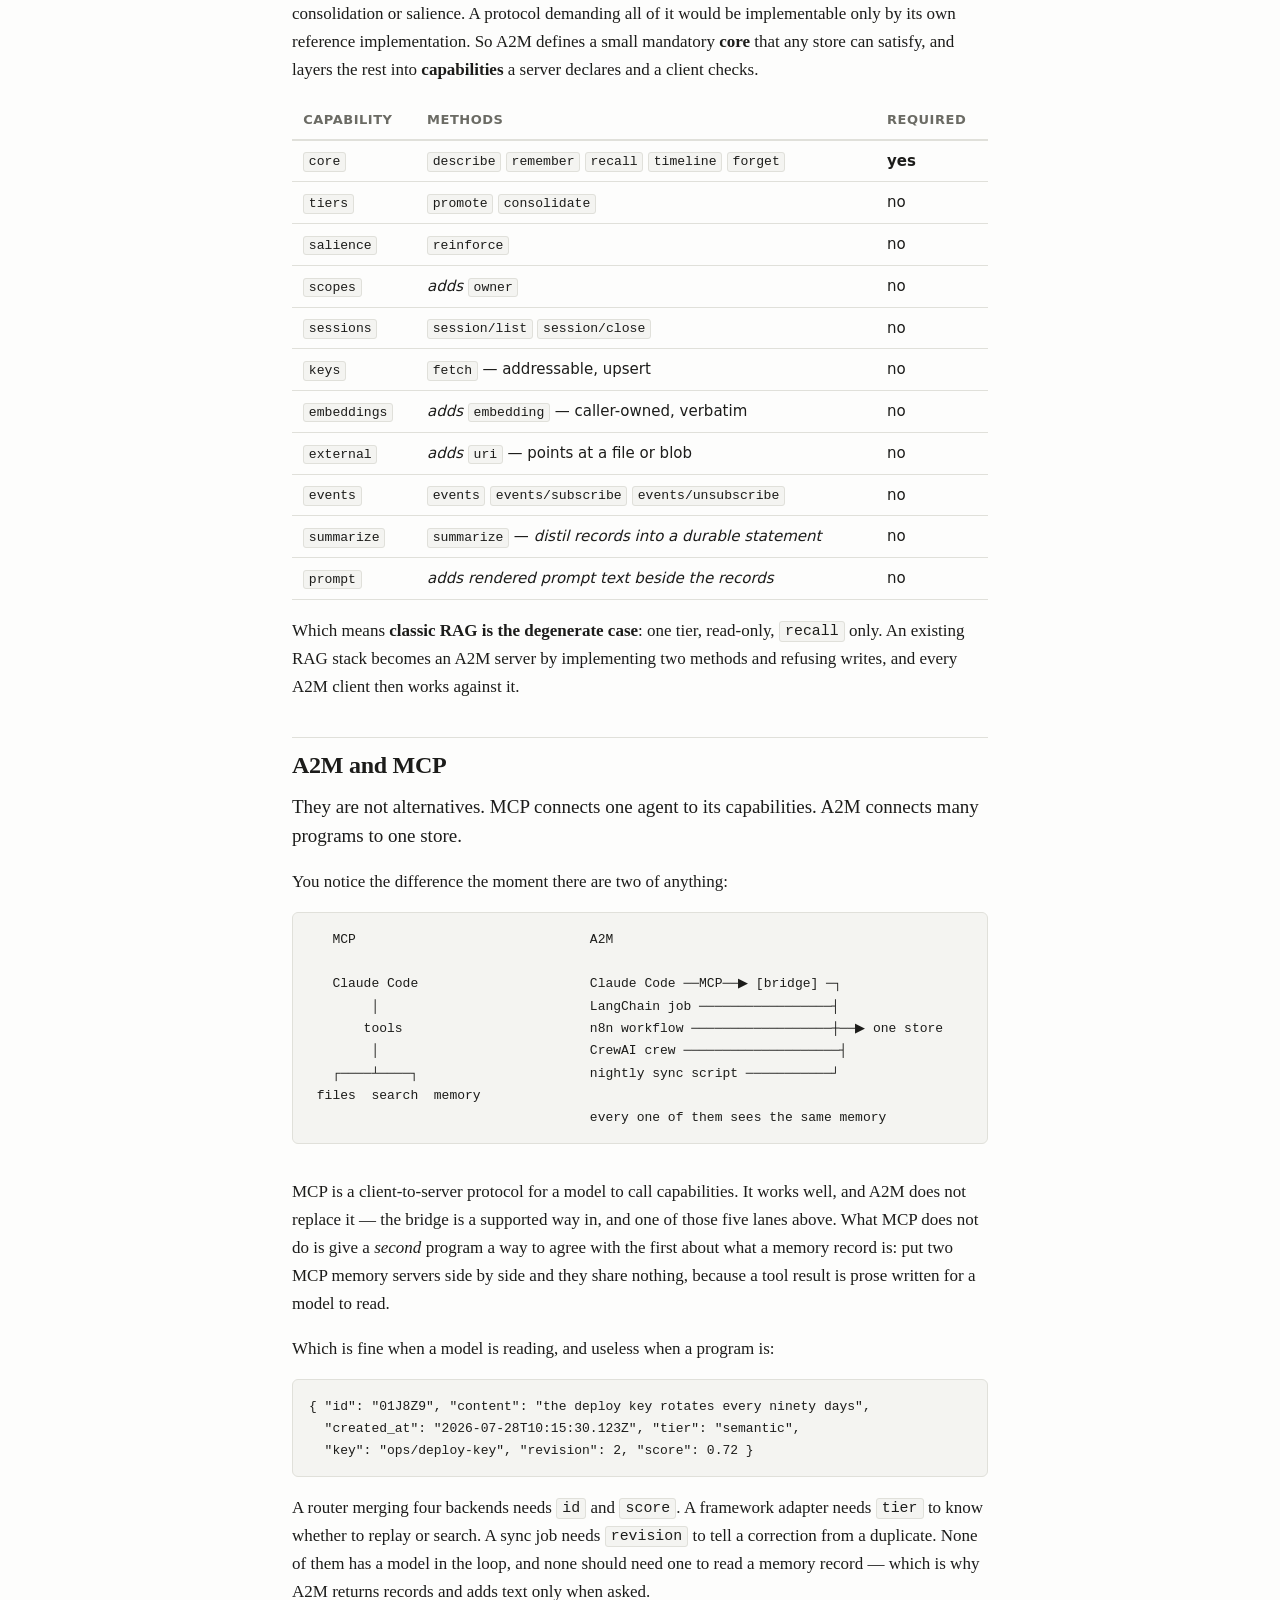
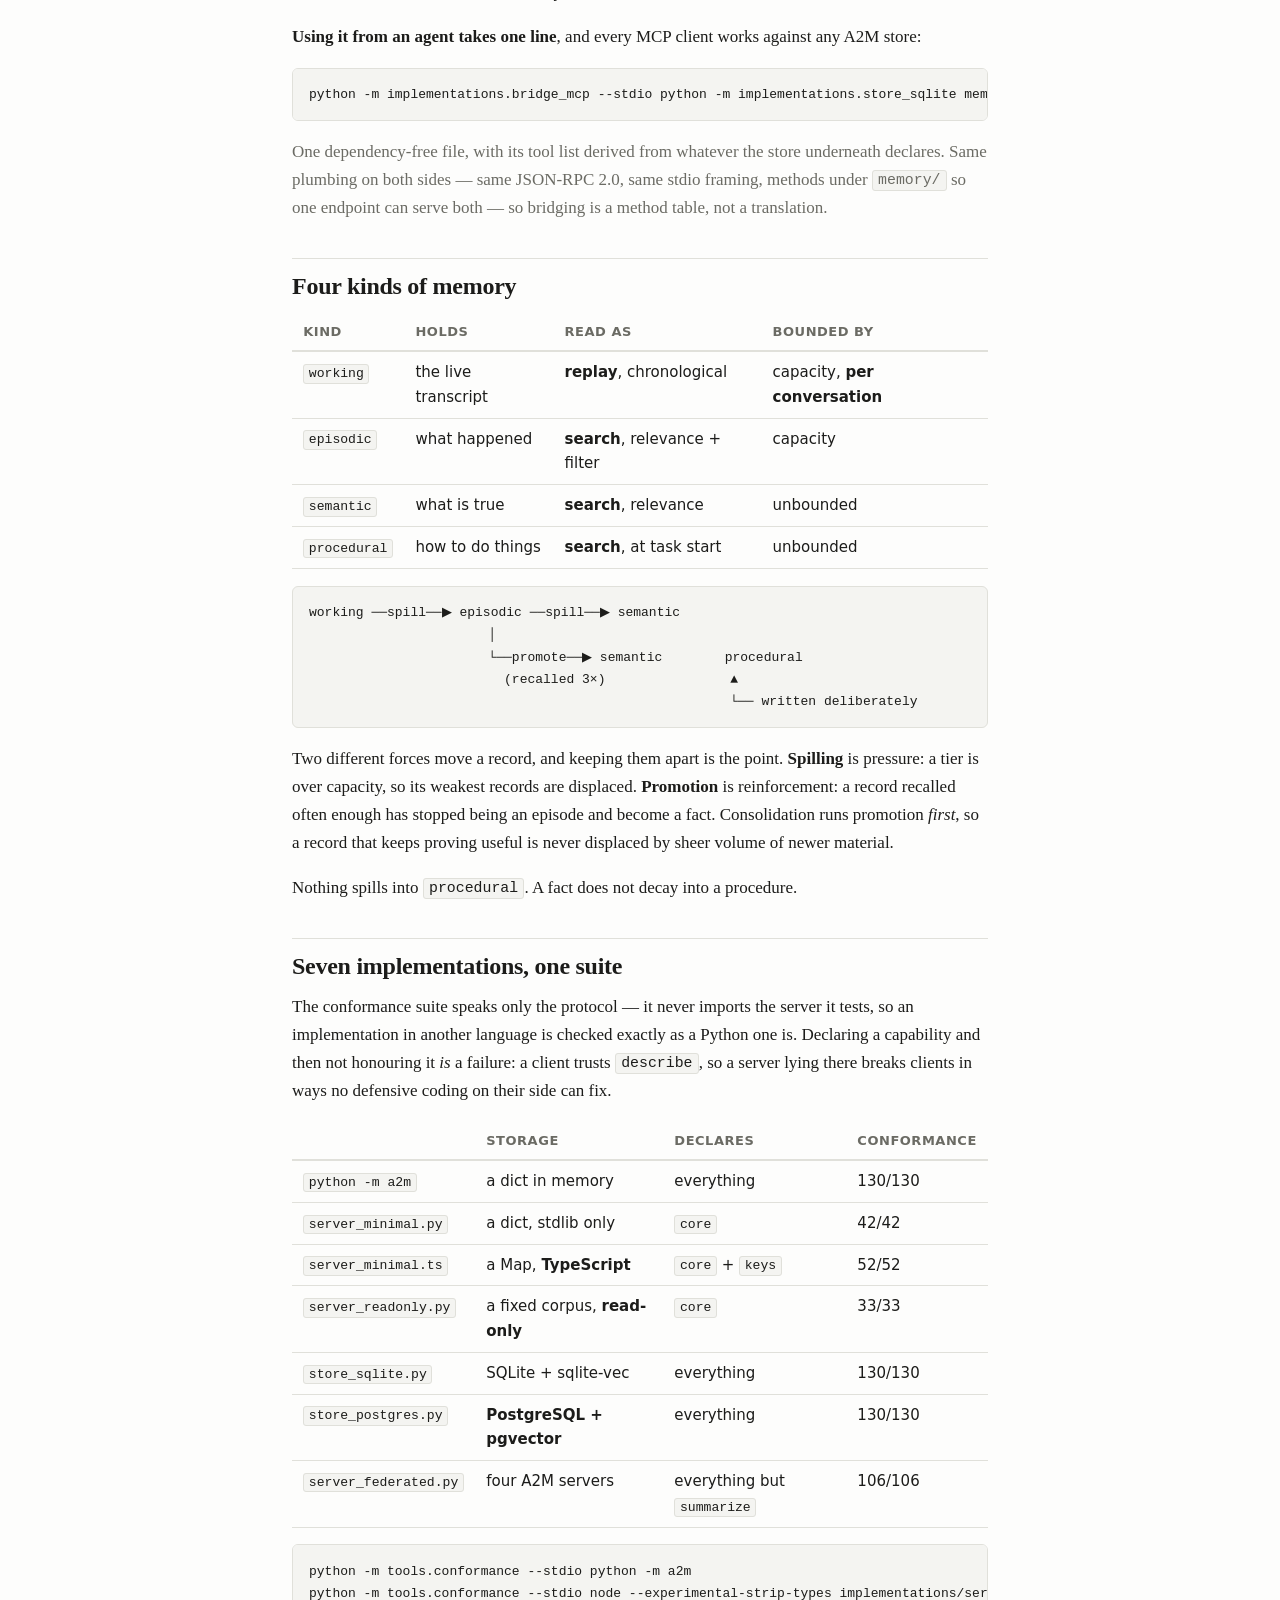
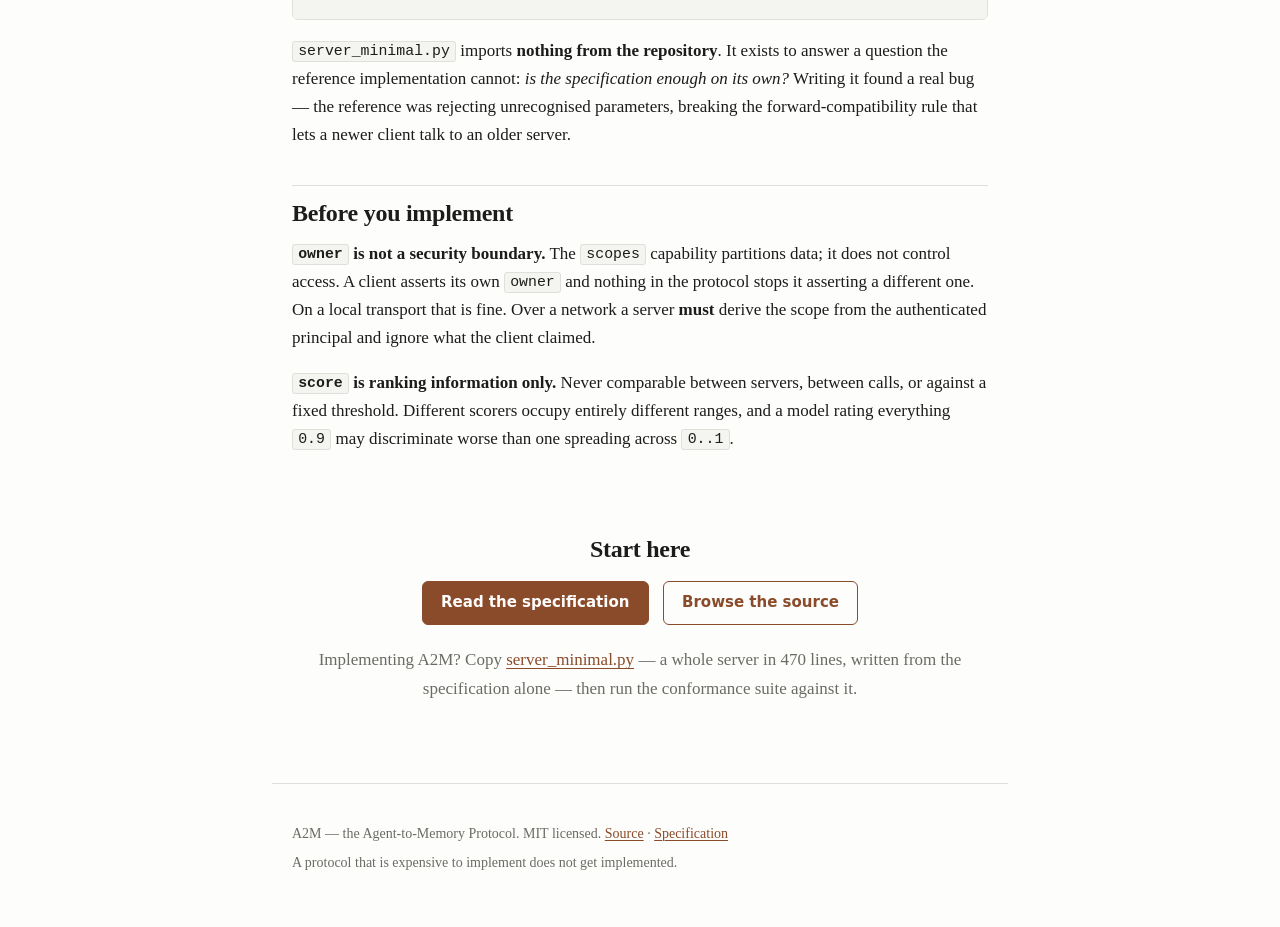
==== commit e224f8ef: "Make every normative claim name what would catch it lying The pattern I flagged, fixed. Four times i" ====
--- a/www/index.html
+++ b/www/index.html
@@ -220,13 +220,13 @@
 <table>
 <thead><tr><th></th><th>storage</th><th>declares</th><th>conformance</th></tr></thead>
 <tbody>
-<tr><td><code>python -m a2m</code></td><td>a dict in memory</td><td>everything</td><td>123/123</td></tr>
-<tr><td><code>server_minimal.py</code></td><td>a dict, stdlib only</td><td><code>core</code></td><td>37/37</td></tr>
-<tr><td><code>server_minimal.ts</code></td><td>a Map, <strong>TypeScript</strong></td><td><code>core</code> + <code>keys</code></td><td>47/47</td></tr>
-<tr><td><code>server_readonly.py</code></td><td>a fixed corpus, <strong>read-only</strong></td><td><code>core</code></td><td>32/32</td></tr>
-<tr><td><code>store_sqlite.py</code></td><td>SQLite + sqlite-vec</td><td>everything</td><td>123/123</td></tr>
-<tr><td><code>store_postgres.py</code></td><td><strong>PostgreSQL + pgvector</strong></td><td>everything</td><td>123/123</td></tr>
-<tr><td><code>server_federated.py</code></td><td>four A2M servers</td><td>everything but <code>summarize</code></td><td>98/98</td></tr>
+<tr><td><code>python -m a2m</code></td><td>a dict in memory</td><td>everything</td><td>130/130</td></tr>
+<tr><td><code>server_minimal.py</code></td><td>a dict, stdlib only</td><td><code>core</code></td><td>42/42</td></tr>
+<tr><td><code>server_minimal.ts</code></td><td>a Map, <strong>TypeScript</strong></td><td><code>core</code> + <code>keys</code></td><td>52/52</td></tr>
+<tr><td><code>server_readonly.py</code></td><td>a fixed corpus, <strong>read-only</strong></td><td><code>core</code></td><td>33/33</td></tr>
+<tr><td><code>store_sqlite.py</code></td><td>SQLite + sqlite-vec</td><td>everything</td><td>130/130</td></tr>
+<tr><td><code>store_postgres.py</code></td><td><strong>PostgreSQL + pgvector</strong></td><td>everything</td><td>130/130</td></tr>
+<tr><td><code>server_federated.py</code></td><td>four A2M servers</td><td>everything but <code>summarize</code></td><td>106/106</td></tr>
 </tbody>
 </table>
 </div>
